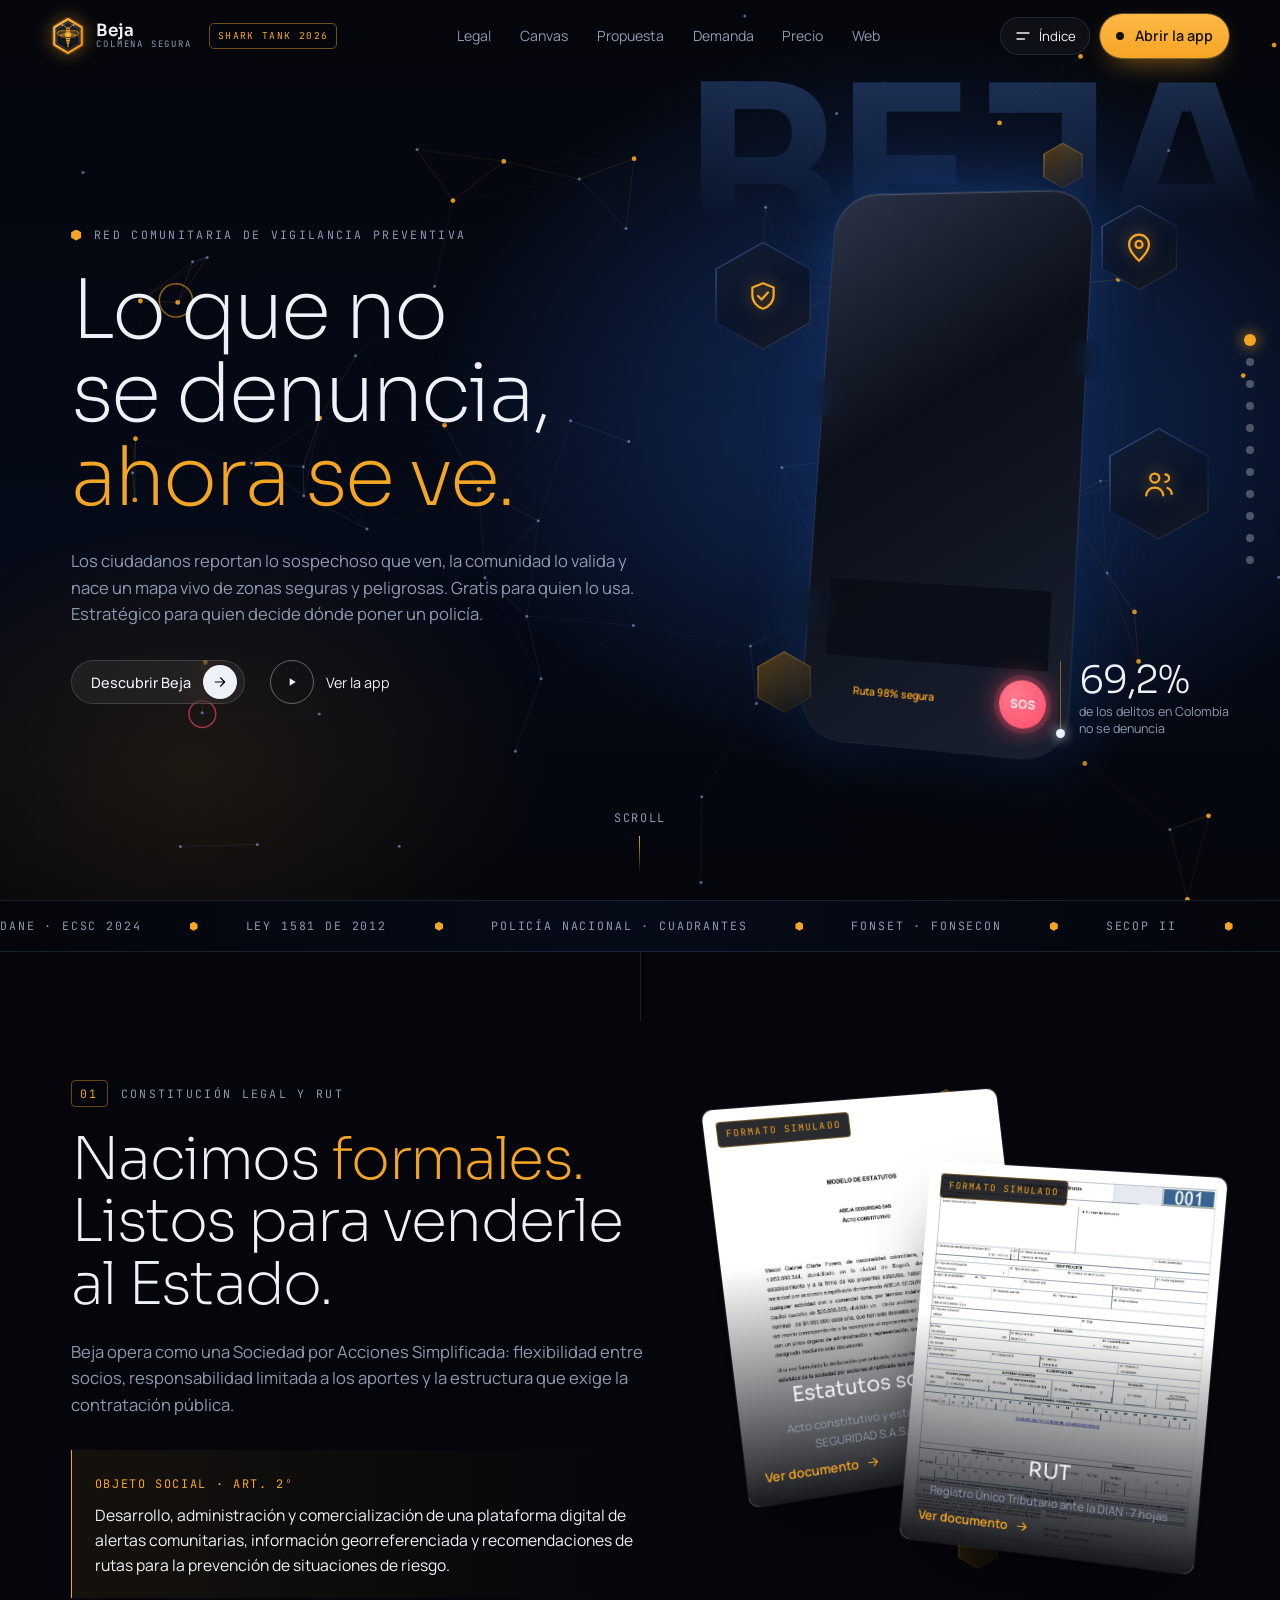
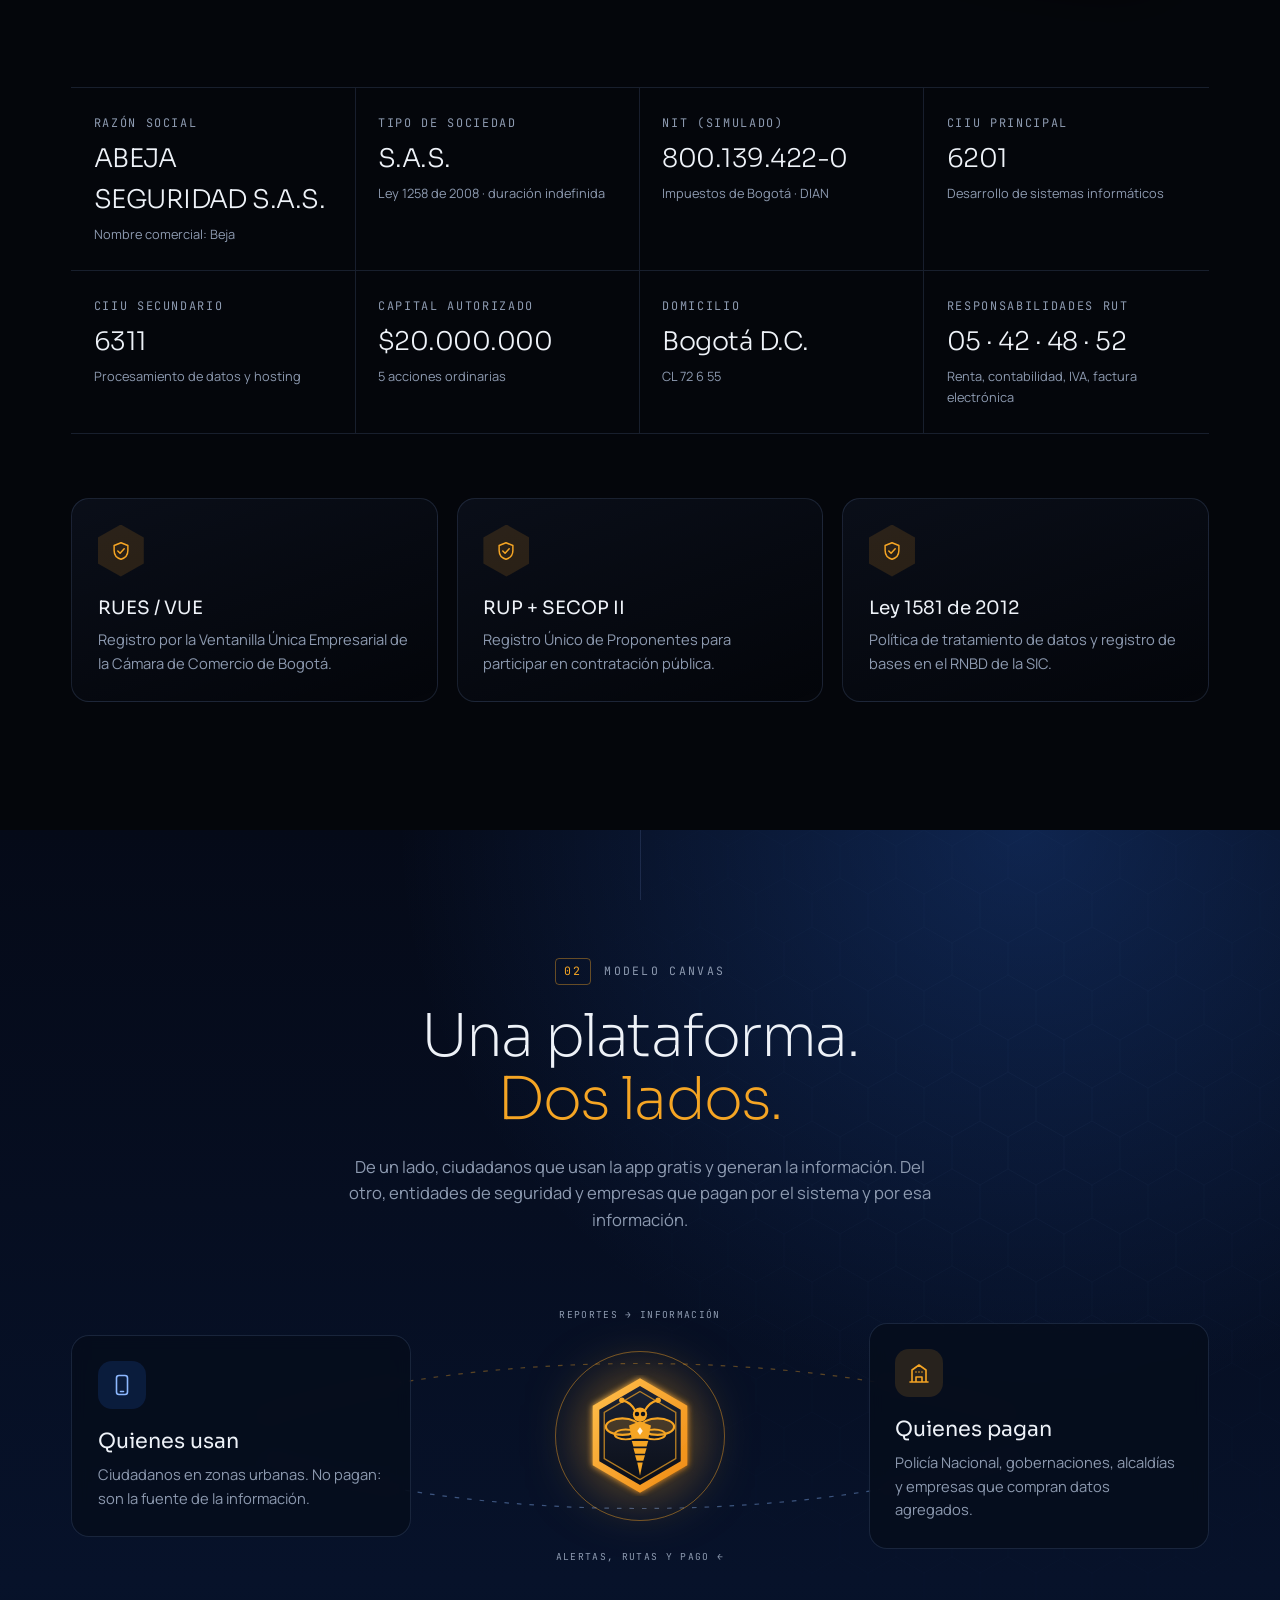
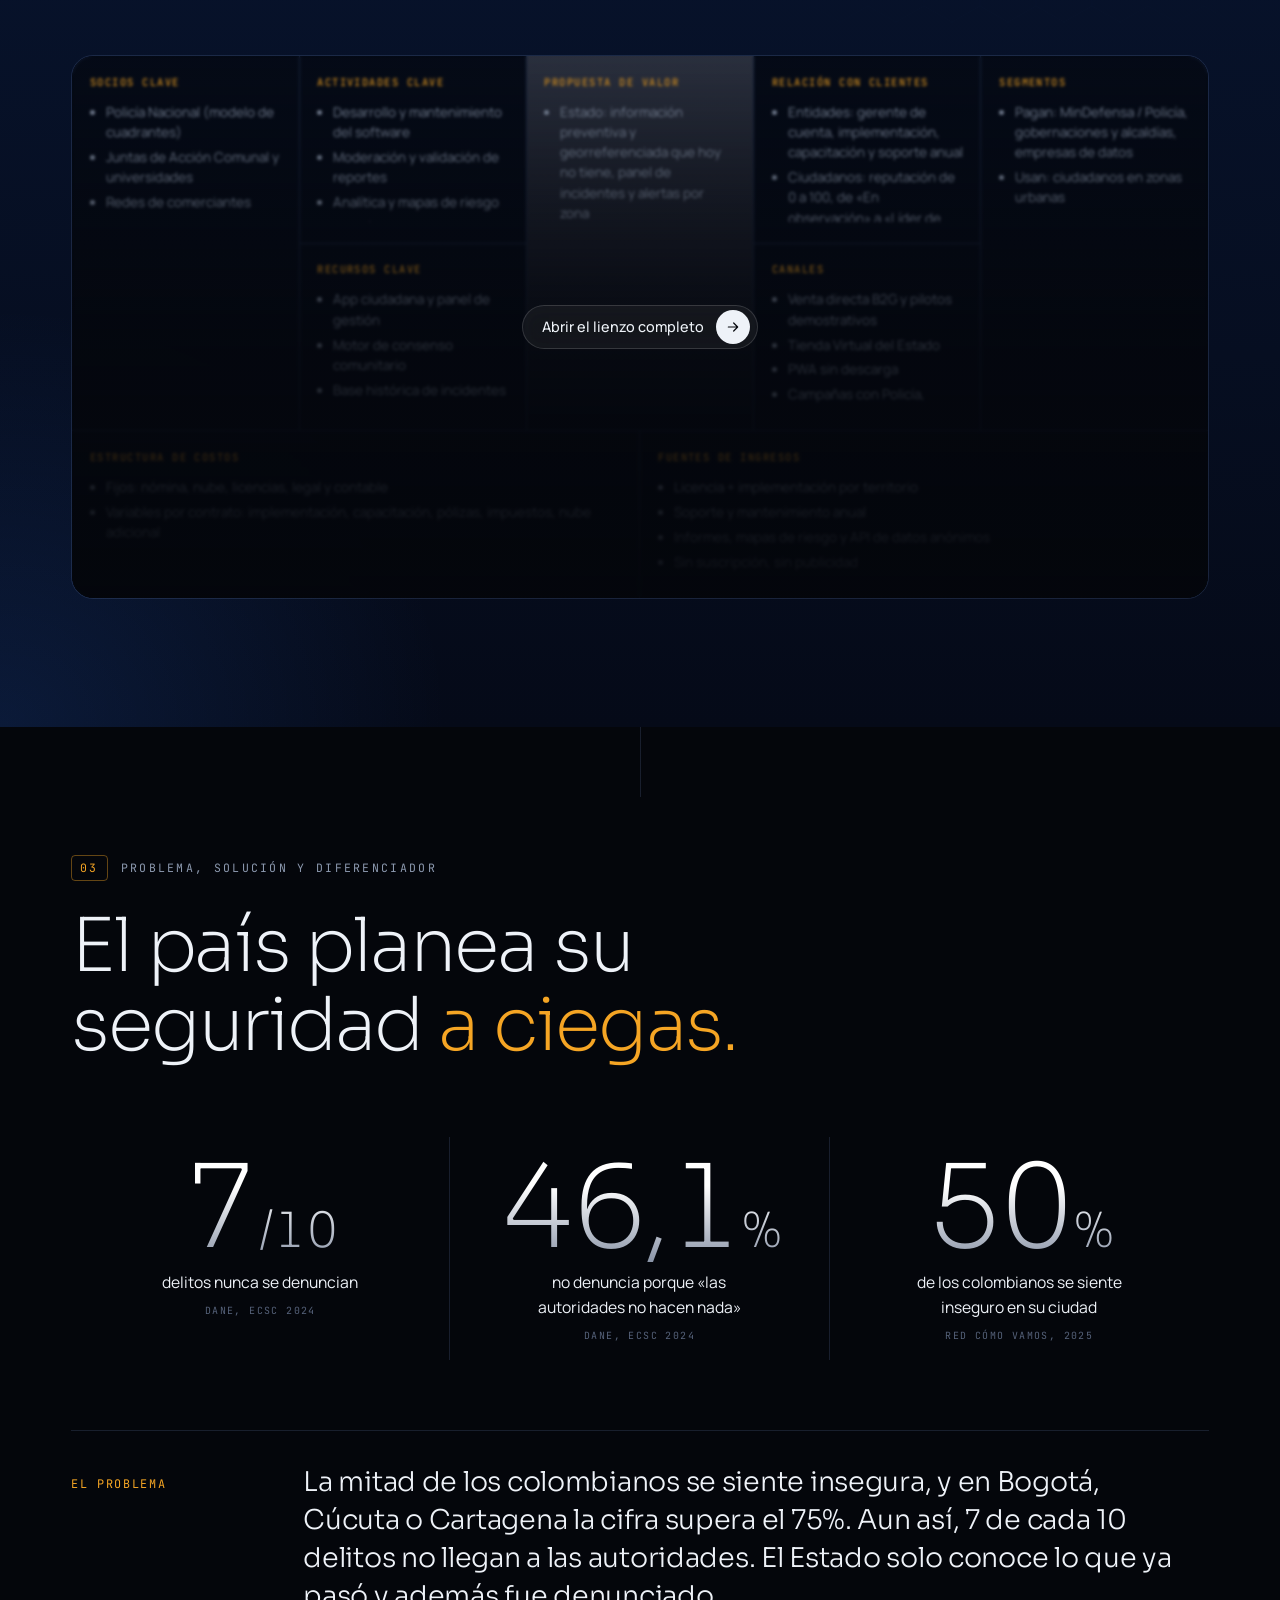
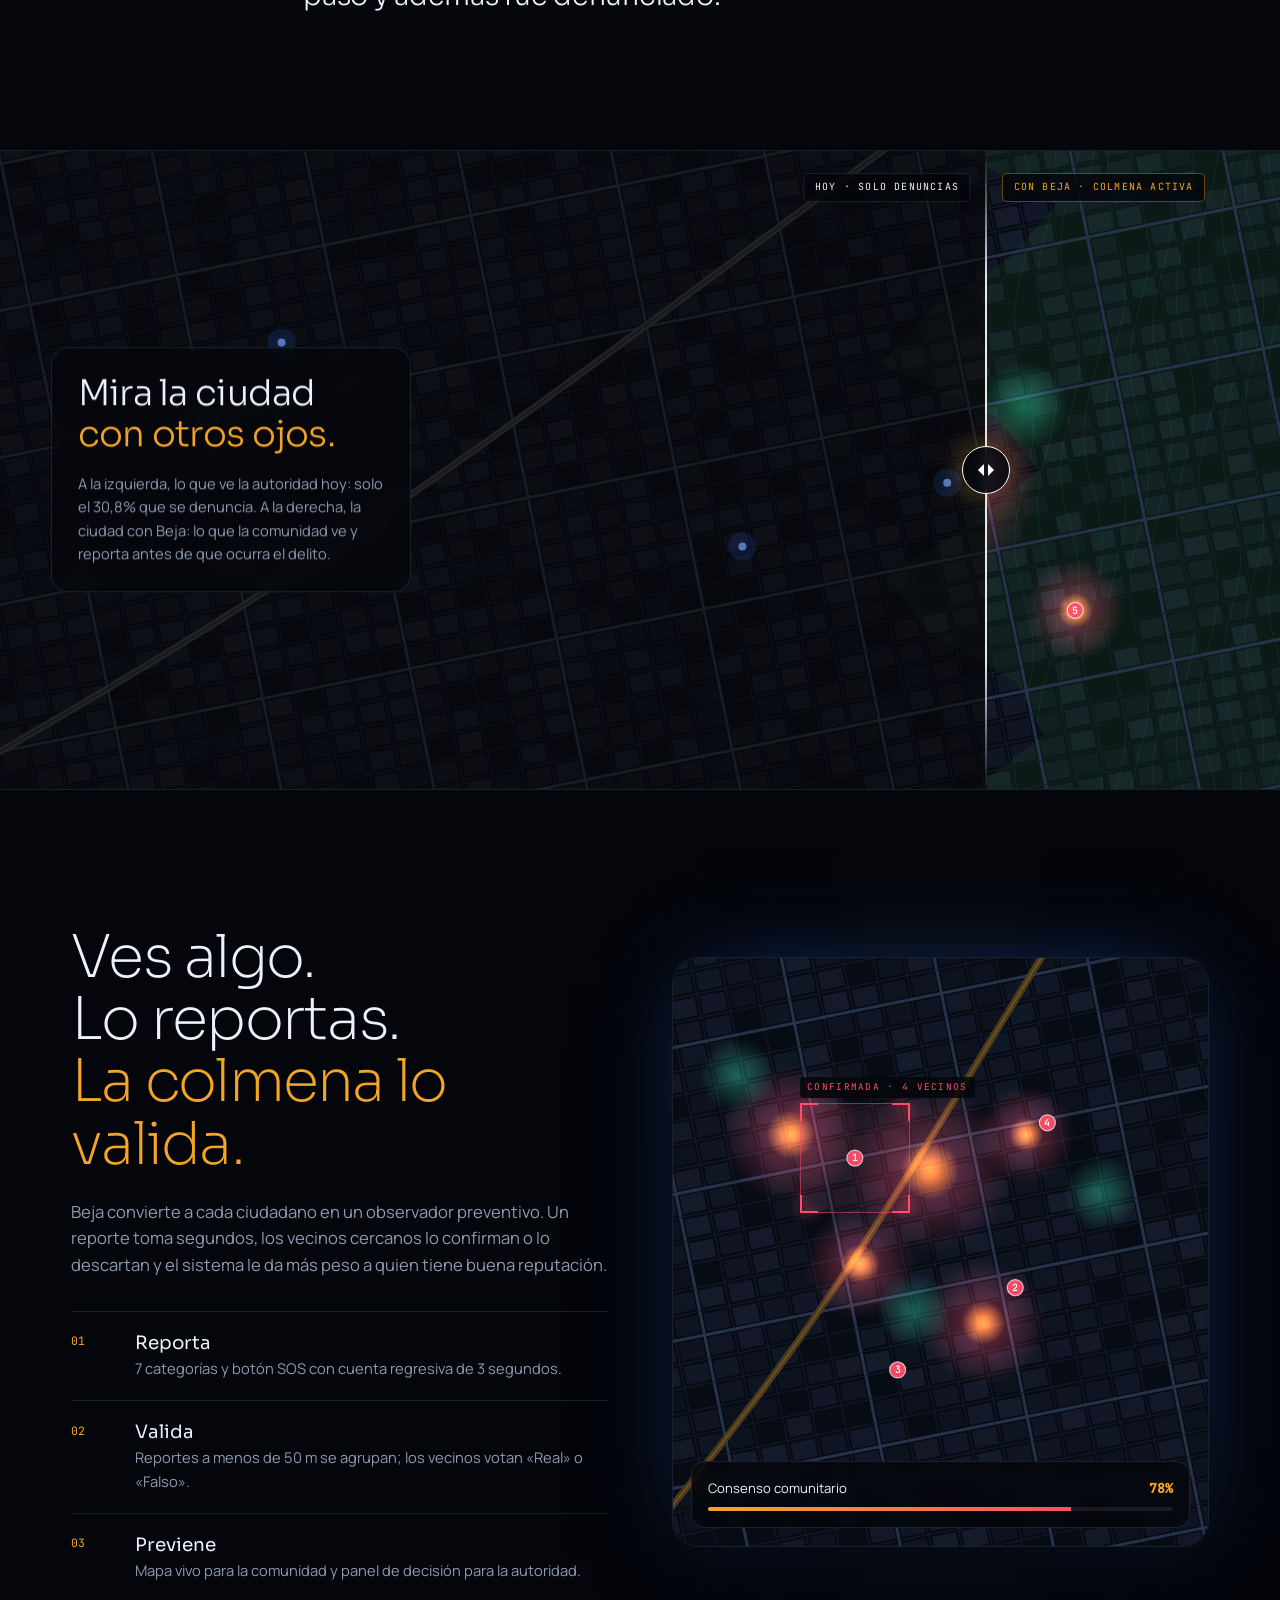
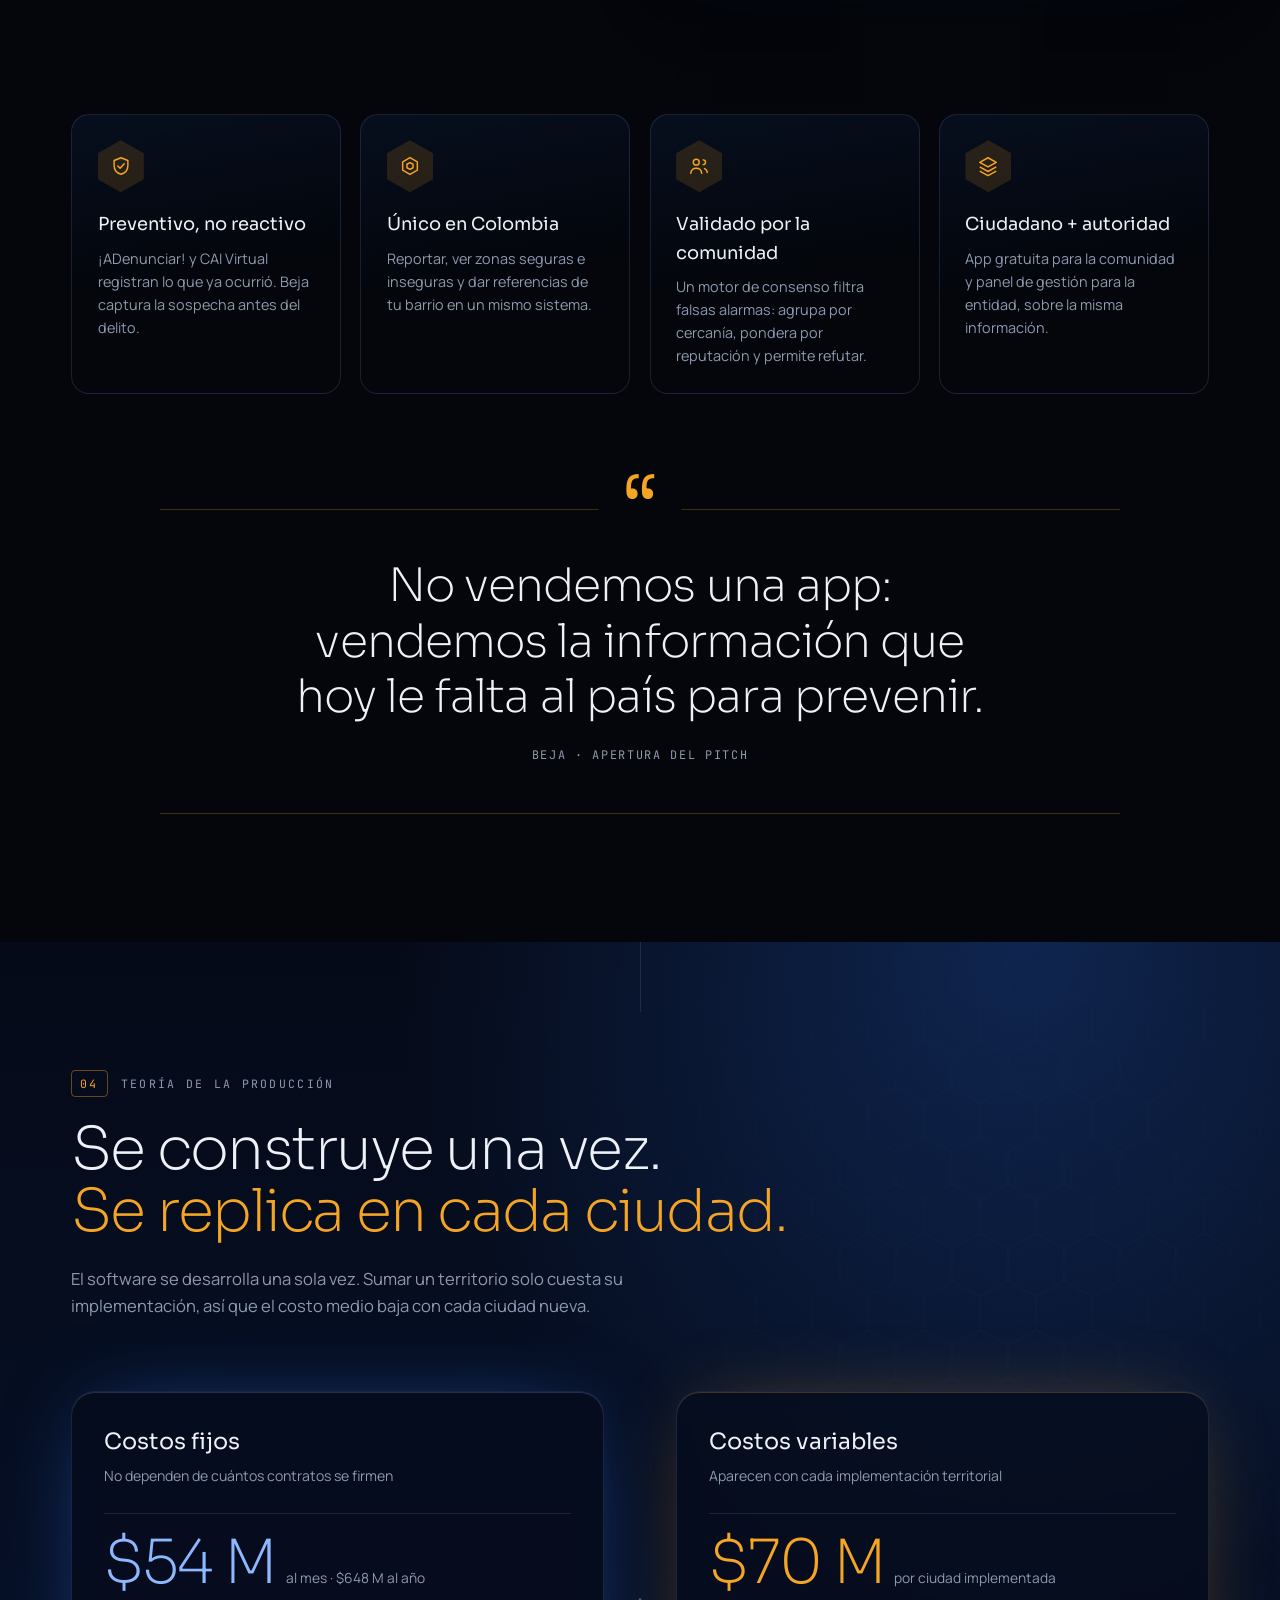
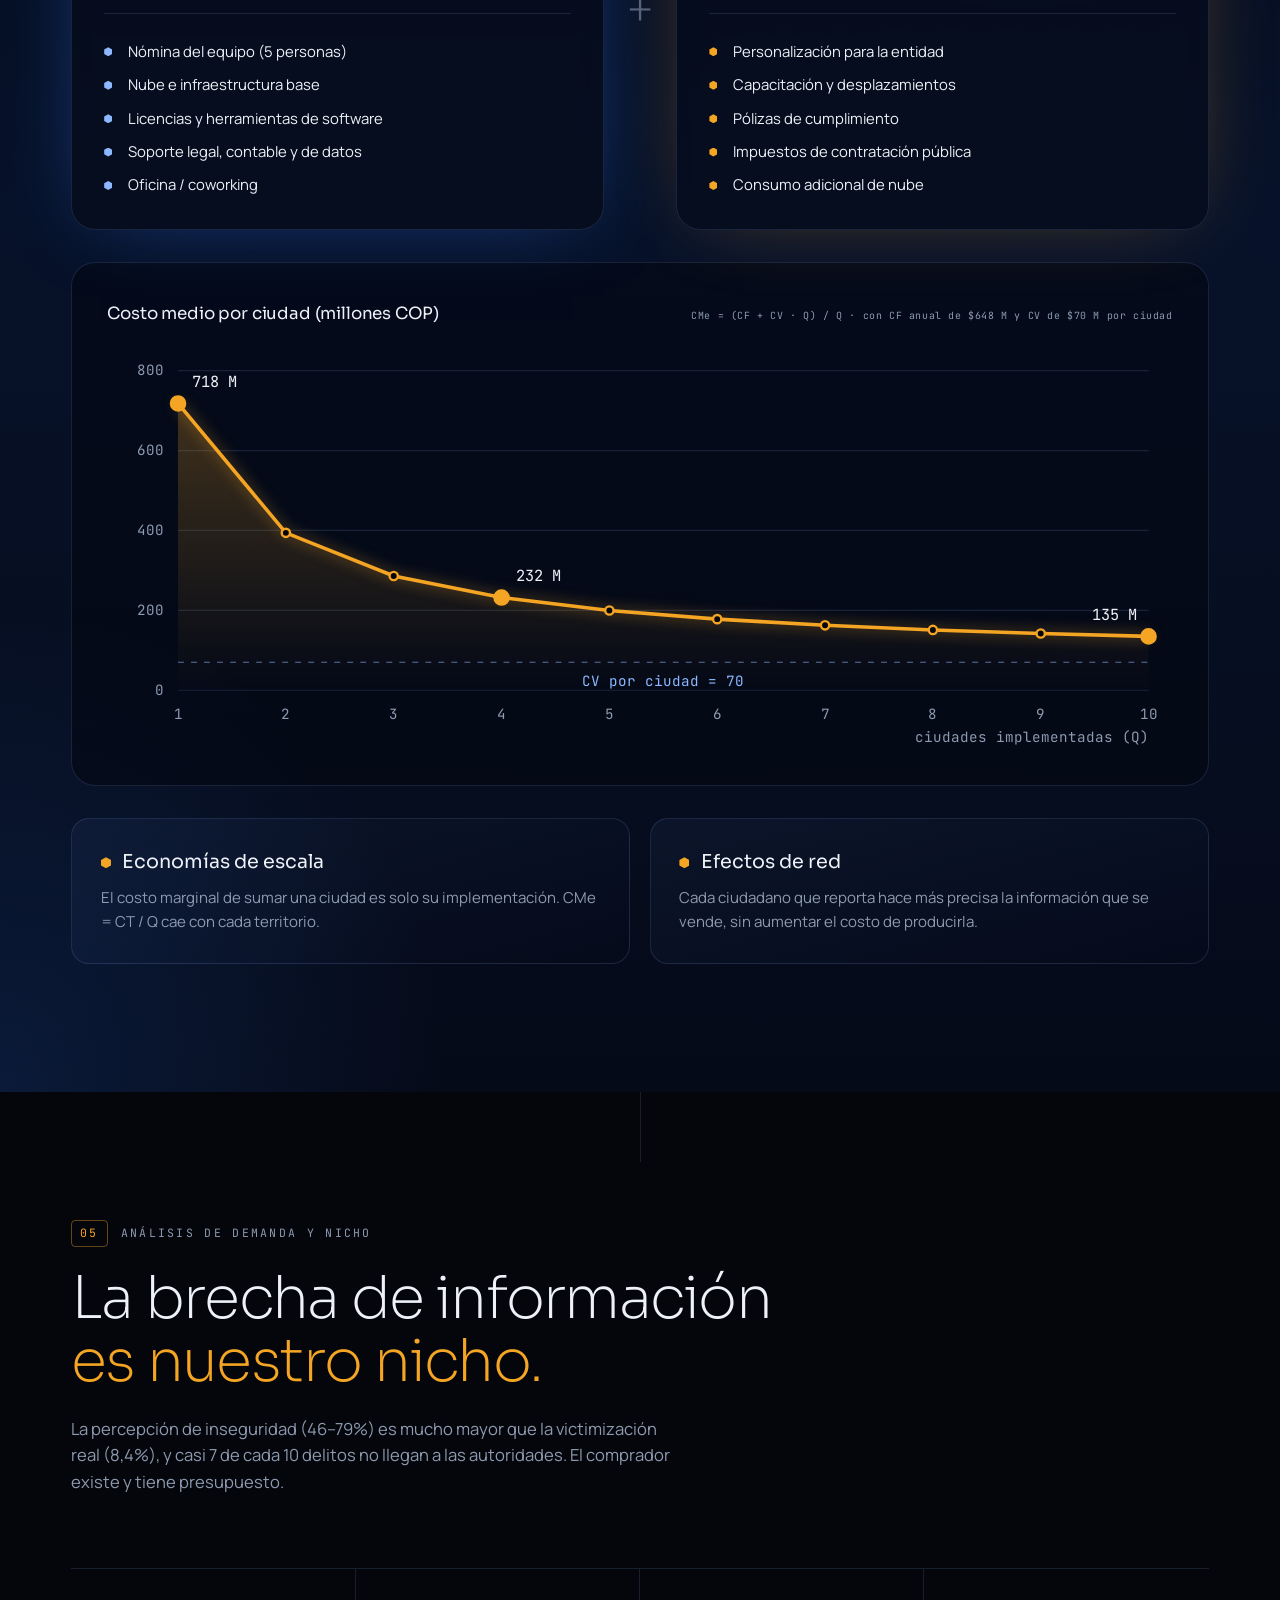
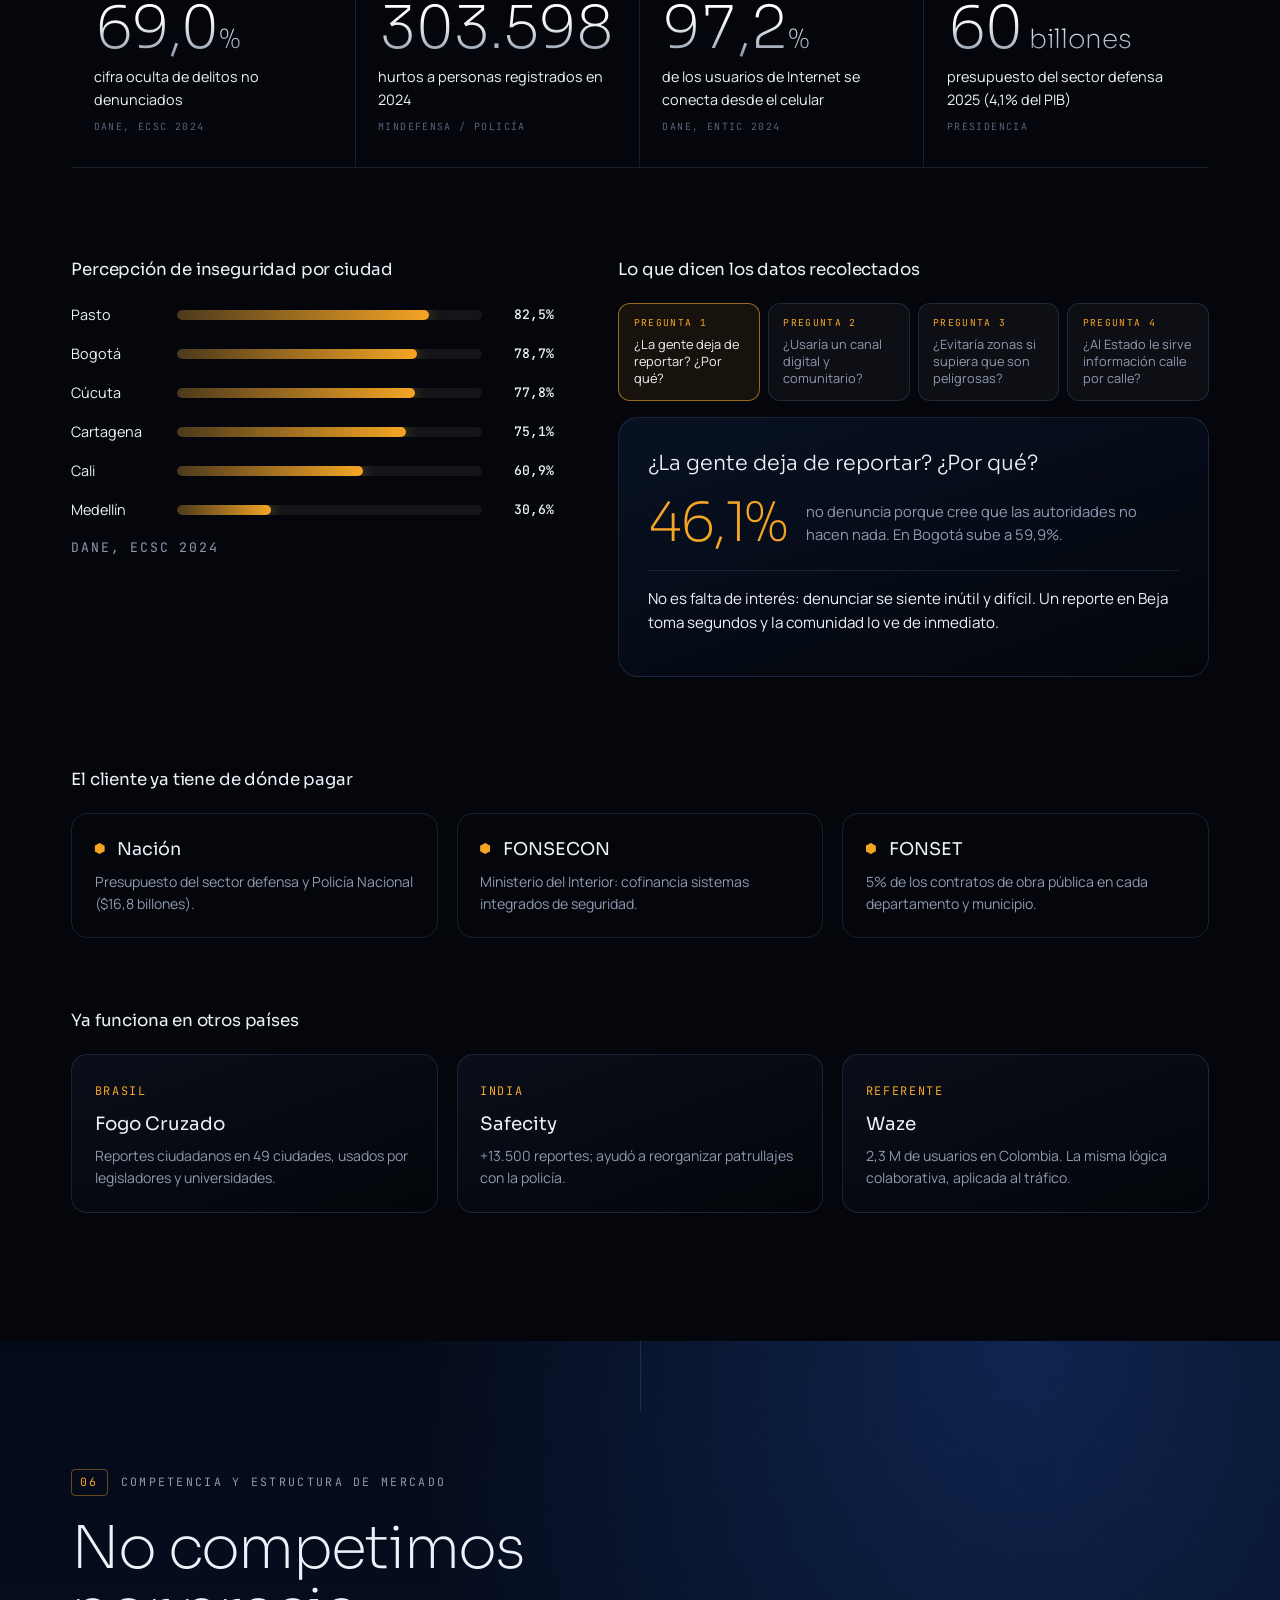
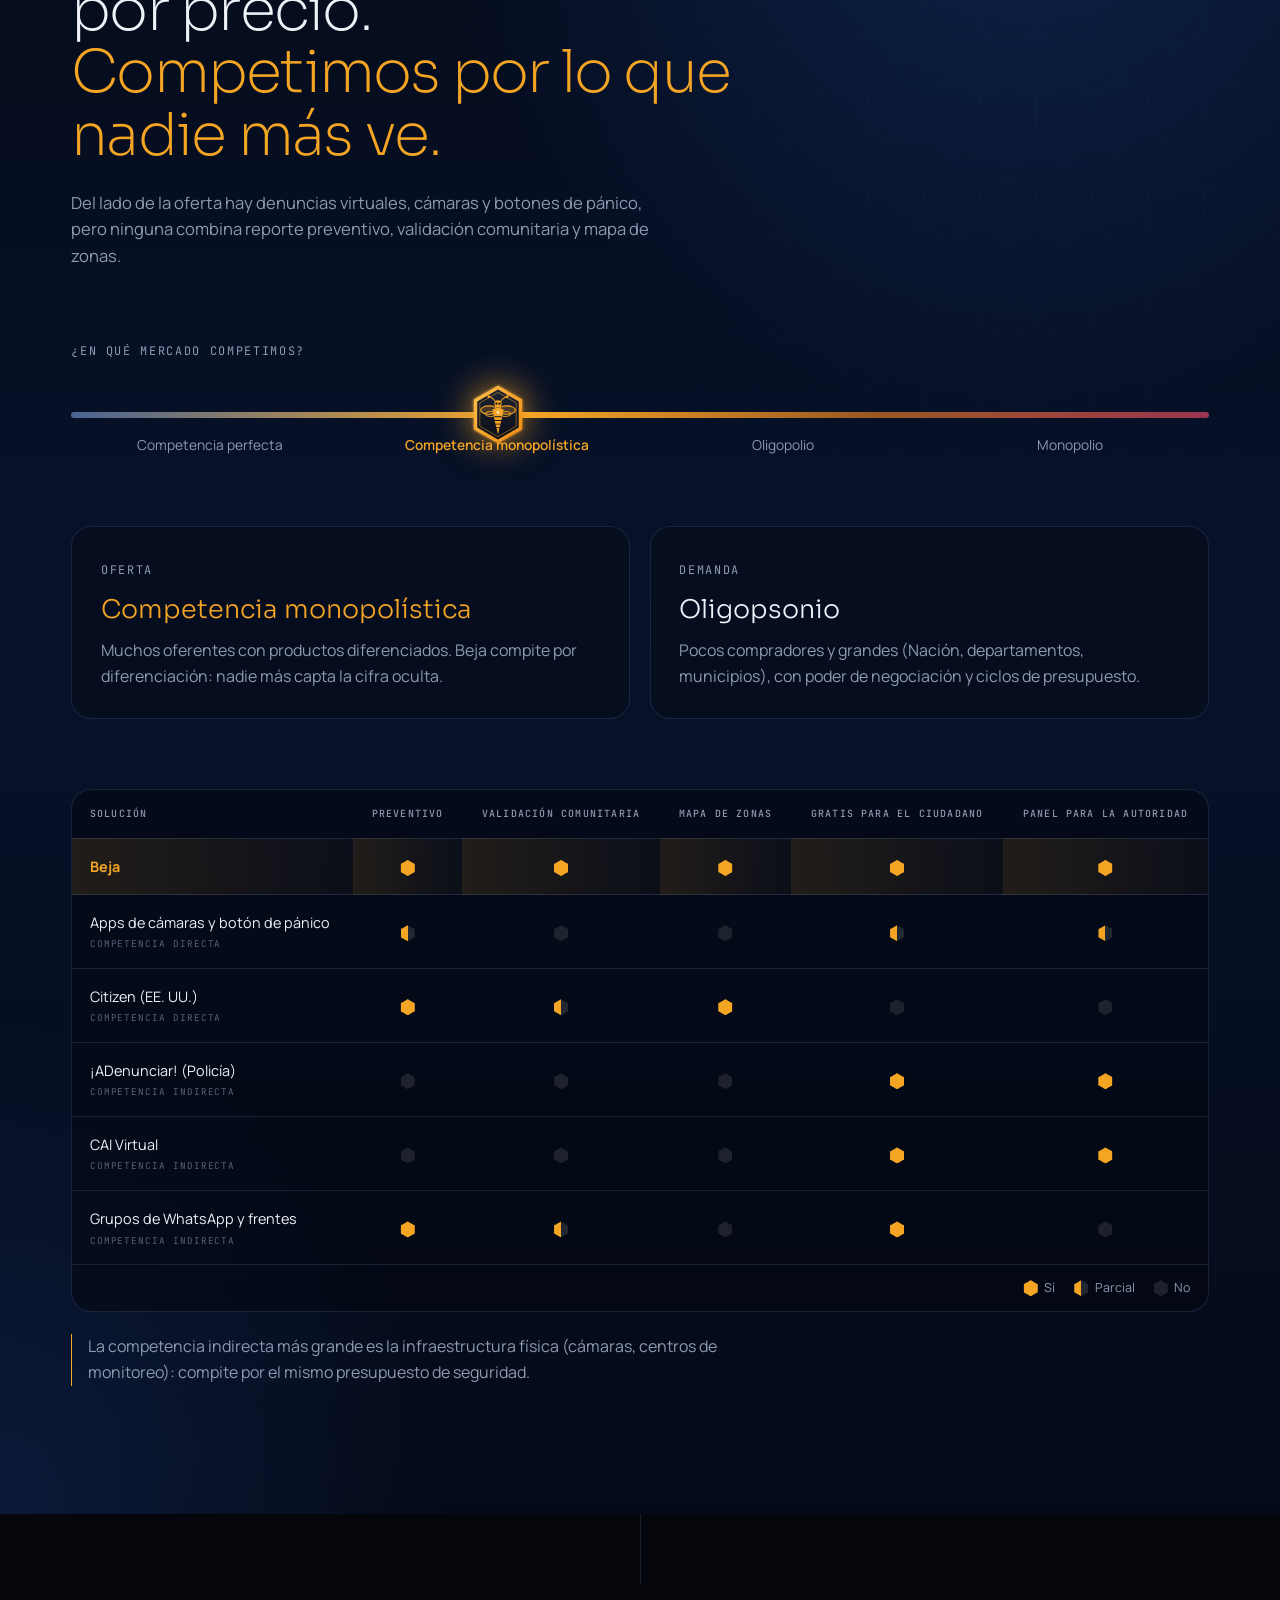
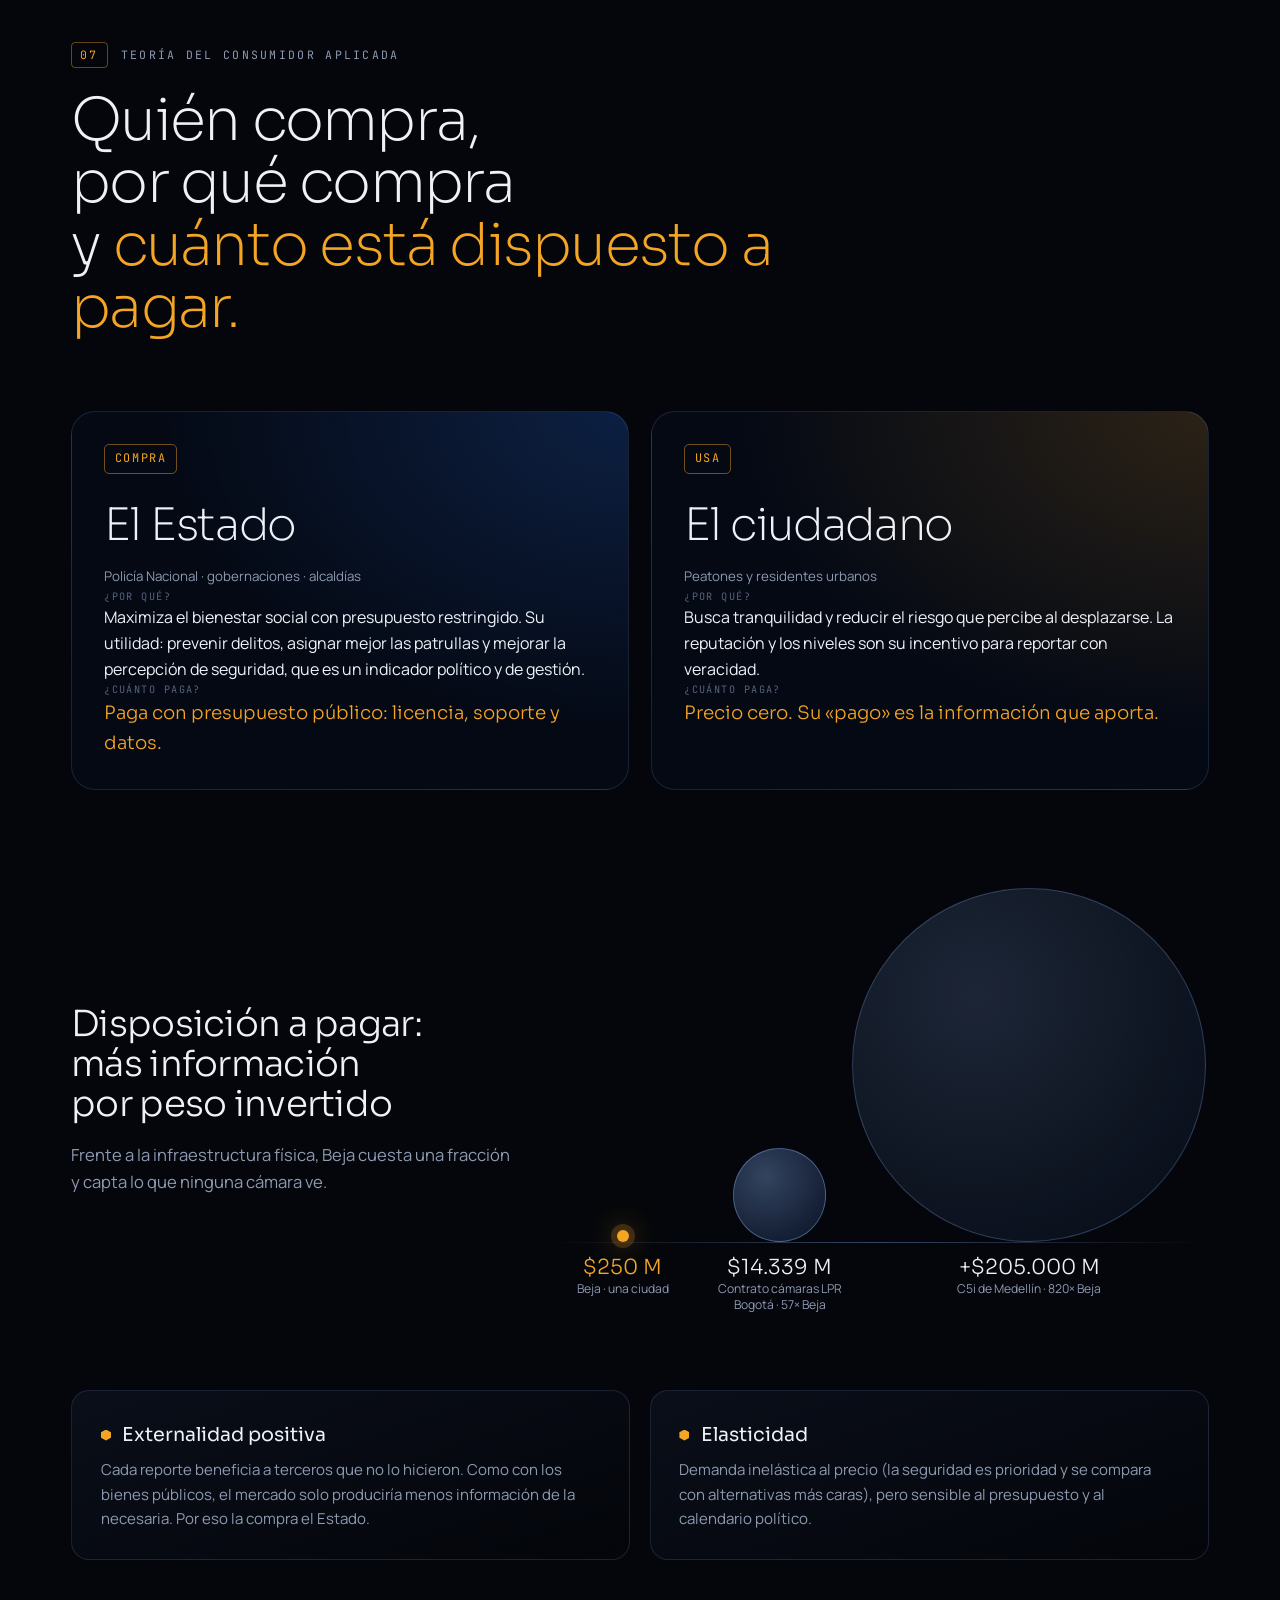
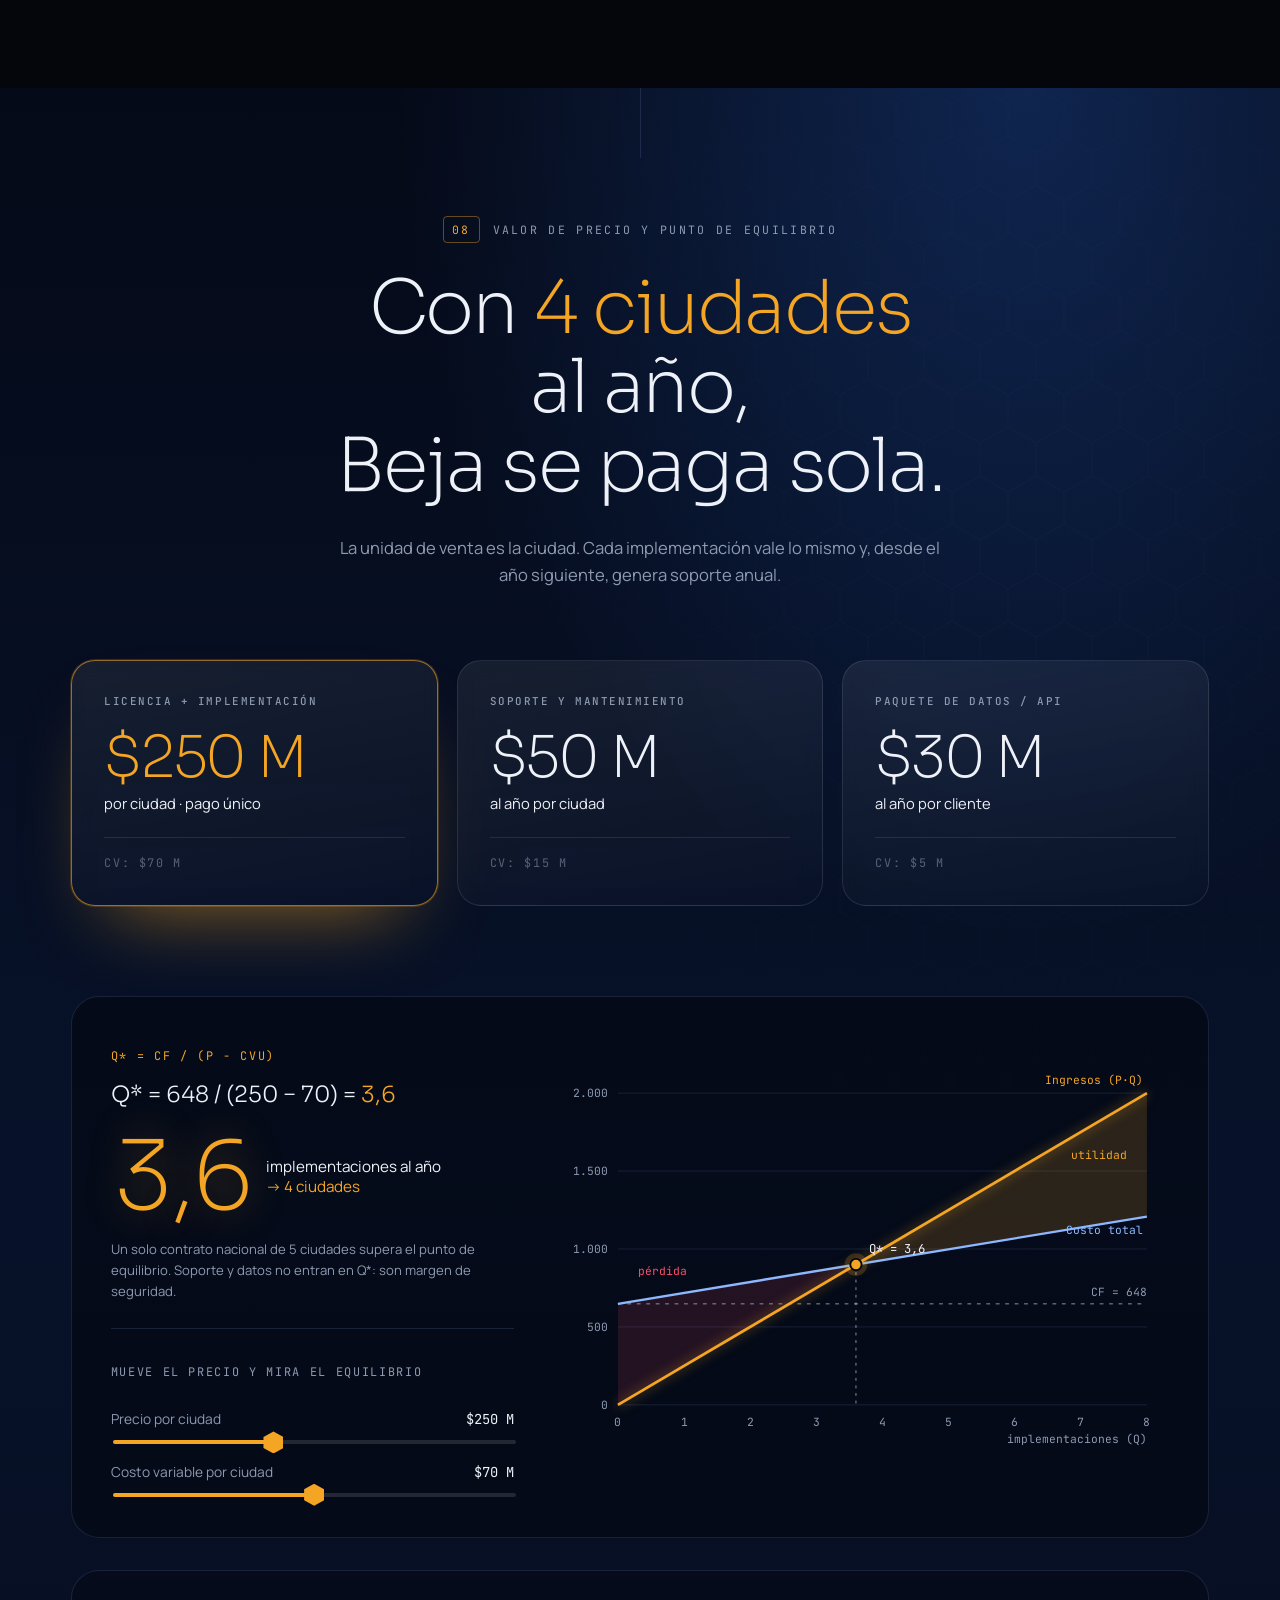
==== presentacion/index.html @ 4eb68e5d "Add files via upload" ====
<!doctype html>
<html lang="es">
<head>
<meta charset="utf-8">
<meta name="viewport" content="width=device-width, initial-scale=1, viewport-fit=cover">
<title>Beja Colmena Segura</title>
<meta name="description" content="Beja: red comunitaria de vigilancia preventiva. Presentación Shark Tank 2026.">
<meta name="theme-color" content="#04060b">
<link rel="icon" href="assets/img/logo-beja.svg">
<link rel="preconnect" href="https://fonts.googleapis.com">
<link rel="preconnect" href="https://fonts.gstatic.com" crossorigin>
<link rel="stylesheet" href="https://fonts.googleapis.com/css2?family=Sora:wght@200;300;400;600&family=Manrope:wght@400;500;600;700&family=JetBrains+Mono:wght@400;500&display=swap">
<link rel="stylesheet" href="assets/css/fonts.css">
<link rel="stylesheet" href="assets/css/styles.css">
<script>document.documentElement.classList.add("js")</script>
</head>
<body>

<!-- ===== ICONOS (sprite) ===== -->
<svg width="0" height="0" style="position:absolute" aria-hidden="true">
  <symbol id="i-arrow" viewBox="0 0 24 24"><path d="M5 12h14M13 6l6 6-6 6" fill="none" stroke="currentColor" stroke-width="1.8" stroke-linecap="round" stroke-linejoin="round"/></symbol>
  <symbol id="i-close" viewBox="0 0 24 24"><path d="M6 6l12 12M18 6 6 18" fill="none" stroke="currentColor" stroke-width="1.8" stroke-linecap="round"/></symbol>
  <symbol id="i-plus" viewBox="0 0 24 24"><path d="M12 5v14M5 12h14" fill="none" stroke="currentColor" stroke-width="1.8" stroke-linecap="round"/></symbol>
  <symbol id="i-minus" viewBox="0 0 24 24"><path d="M5 12h14" fill="none" stroke="currentColor" stroke-width="1.8" stroke-linecap="round"/></symbol>
  <symbol id="i-ext" viewBox="0 0 24 24"><path d="M14 4h6v6M20 4l-9 9M18 14v5a1 1 0 0 1-1 1H5a1 1 0 0 1-1-1V7a1 1 0 0 1 1-1h5" fill="none" stroke="currentColor" stroke-width="1.8" stroke-linecap="round" stroke-linejoin="round"/></symbol>
  <symbol id="i-doc" viewBox="0 0 24 24"><path d="M7 3h7l5 5v12a1 1 0 0 1-1 1H7a1 1 0 0 1-1-1V4a1 1 0 0 1 1-1Z M14 3v5h5 M9 13h6 M9 17h6" fill="none" stroke="currentColor" stroke-width="1.6" stroke-linejoin="round"/></symbol>
  <symbol id="i-shield" viewBox="0 0 24 24"><path d="M12 3 4.5 6v5.5c0 4.6 3.2 8.3 7.5 9.5 4.3-1.2 7.5-4.9 7.5-9.5V6Z M8.5 12l2.5 2.5 4.5-5" fill="none" stroke="currentColor" stroke-width="1.6" stroke-linejoin="round" stroke-linecap="round"/></symbol>
  <symbol id="i-hex" viewBox="0 0 24 24"><path d="M12 2.8 20 7.4v9.2l-8 4.6-8-4.6V7.4Z M12 8.2l3.3 1.9v3.8L12 15.8l-3.3-1.9v-3.8Z" fill="none" stroke="currentColor" stroke-width="1.6" stroke-linejoin="round"/></symbol>
  <symbol id="i-people" viewBox="0 0 24 24"><path d="M9 11a3.2 3.2 0 1 0 0-6.4A3.2 3.2 0 0 0 9 11Zm-6 9c.4-3.3 2.9-5.5 6-5.5s5.6 2.2 6 5.5M16.5 10.5a2.6 2.6 0 1 0 0-5.2M18 14.8c1.7.6 2.8 2.2 3 4.2" fill="none" stroke="currentColor" stroke-width="1.6" stroke-linecap="round"/></symbol>
  <symbol id="i-layers" viewBox="0 0 24 24"><path d="m12 3 9 5-9 5-9-5Z M3 13l9 5 9-5 M3 17.5l9 5 9-5" fill="none" stroke="currentColor" stroke-width="1.6" stroke-linejoin="round"/></symbol>
  <symbol id="i-pin" viewBox="0 0 24 24"><path d="M12 21s-7-6.2-7-11.5A7 7 0 0 1 19 9.5C19 14.8 12 21 12 21Z M12 12a2.5 2.5 0 1 0 0-5 2.5 2.5 0 0 0 0 5Z" fill="none" stroke="currentColor" stroke-width="1.6"/></symbol>
  <symbol id="i-alert" viewBox="0 0 24 24"><path d="M12 4 2.8 20h18.4Z M12 10v4.5 M12 17.2v.1" fill="none" stroke="currentColor" stroke-width="1.7" stroke-linecap="round" stroke-linejoin="round"/></symbol>
  <symbol id="i-building" viewBox="0 0 24 24"><path d="M3 21h18 M5 21V9l7-5 7 5v12 M9 21v-5h6v5 M9 11h.01 M12 11h.01 M15 11h.01" fill="none" stroke="currentColor" stroke-width="1.6" stroke-linecap="round" stroke-linejoin="round"/></symbol>
  <symbol id="i-phone" viewBox="0 0 24 24"><rect x="6.5" y="2.5" width="11" height="19" rx="2.5" fill="none" stroke="currentColor" stroke-width="1.6"/><path d="M10.5 18.5h3" stroke="currentColor" stroke-width="1.6" stroke-linecap="round"/></symbol>
  <symbol id="i-route" viewBox="0 0 24 24"><path d="M6 19a2 2 0 1 0 0-4 2 2 0 0 0 0 4Zm12-10a2 2 0 1 0 0-4 2 2 0 0 0 0 4ZM8 17h6.5a3.5 3.5 0 0 0 0-7h-5a3.5 3.5 0 0 1 0-7H16" fill="none" stroke="currentColor" stroke-width="1.6" stroke-linecap="round"/></symbol>
  <symbol id="i-chart" viewBox="0 0 24 24"><path d="M4 20V4 M4 20h16 M7 15l4-4 3 3 5-6" fill="none" stroke="currentColor" stroke-width="1.6" stroke-linecap="round" stroke-linejoin="round"/></symbol>
  <symbol id="i-play" viewBox="0 0 24 24"><path d="M8 5.5v13l10.5-6.5Z" fill="currentColor"/></symbol>
  <symbol id="i-menu" viewBox="0 0 24 24"><path d="M4 8h16M4 16h10" fill="none" stroke="currentColor" stroke-width="1.8" stroke-linecap="round"/></symbol>
  <symbol id="i-bee" viewBox="0 0 24 24"><path d="M12 7.2a2.2 2.2 0 1 0 0-4.4 2.2 2.2 0 0 0 0 4.4ZM9.2 8.5h5.6L14 12H10Zm1 4.4h3.6l-.6 2.2h-2.4Zm.8 3.2h2l-1 4.4Z M9.5 9c-3-2.6-6.8-1.7-6.8.3 0 2 3.6 2.8 6.6 1.2M14.5 9c3-2.6 6.8-1.7 6.8.3 0 2-3.6 2.8-6.6 1.2" fill="none" stroke="currentColor" stroke-width="1.3" stroke-linejoin="round"/></symbol>
</svg>

<div class="progress" aria-hidden="true"><span id="progressBar"></span></div>
<div class="cursor-glow" id="cursorGlow" aria-hidden="true"></div>

<!-- ===== NAVEGACIÓN ===== -->
<header class="nav" id="nav">
  <a class="nav-brand" href="#inicio" aria-label="Inicio">
    <img data-src="general.logo" alt="" width="34" height="37">
    <span class="nav-brand-txt"><b data-t="general.marca"></b><small data-t="general.submarca"></small></span>
    <span class="chip-tag" data-t="general.etiquetaEvento"></span>
  </a>
  <nav class="nav-links" aria-label="Secciones">
    <a href="#legal">Legal</a><a href="#canvas">Canvas</a><a href="#propuesta">Propuesta</a><a href="#demanda">Demanda</a><a href="#precio">Precio</a><a href="#web">Web</a>
  </nav>
  <div class="nav-actions">
    <button class="btn-icon" id="menuBtn" aria-label="Abrir índice"><svg><use href="#i-menu"/></svg><span>Índice</span></button>
    <a class="pill pill-honey" data-href="general.enlaceApp" target="_blank" rel="noopener"><span class="dot-live"></span><span data-t="general.textoBotonApp"></span></a>
  </div>
</header>

<!-- Índice a pantalla completa -->
<div class="index-overlay" id="indexOverlay" hidden>
  <button class="btn-close" data-close-index aria-label="Cerrar índice"><svg><use href="#i-close"/></svg></button>
  <p class="mono muted">Orden de la presentación</p>
  <ol class="index-list" id="indexList"></ol>
</div>

<!-- Puntos laterales -->
<nav class="side-dots" id="sideDots" aria-label="Progreso"></nav>

<main>

<!-- ================= PORTADA ================= -->
<section class="hero" id="inicio" data-label="Inicio">
  <canvas class="hero-net" id="heroNet" aria-hidden="true"></canvas>
  <div class="hero-glow" aria-hidden="true"></div>
  <div class="hero-ghost" aria-hidden="true" data-t="hero.tituloFondo"></div>

  <div class="wrap hero-grid">
    <div class="hero-copy">
      <p class="eyebrow"><span class="hex-dot"></span><span data-t="hero.eyebrow"></span></p>
      <h1 class="display" data-t="hero.titulo"></h1>
      <p class="lead" data-t="hero.bajada"></p>
      <div class="hero-cta">
        <a href="#legal" class="pill pill-glass"><span data-t="hero.botonPrincipal"></span><i class="pill-arrow"><svg><use href="#i-arrow"/></svg></i></a>
        <a class="link-arrow" data-href="general.enlaceApp" target="_blank" rel="noopener"><i class="play"><svg><use href="#i-play"/></svg></i><span data-t="hero.botonSecundario"></span></a>
      </div>
    </div>

    <div class="hero-stage" id="heroStage">
      <!-- teléfono flotante -->
      <div class="phone float-a" data-depth="18">
        <div class="phone-screen">
          <canvas class="city" data-city="hero" aria-hidden="true"></canvas>
          <div class="ui-top"><span class="ui-logo"><img data-src="general.logo" alt=""></span><span class="ui-chip ok">● Colmena activa</span></div>
          <div class="ui-radar"><span></span><span></span><span></span></div>
          <div class="ui-card">
            <span class="ui-card-ico"><svg><use href="#i-alert"/></svg></span>
            <div><b>Actividad sospechosa</b><small>Cra 7 · hace 2 min · 3 confirmaciones</small></div>
          </div>
          <div class="ui-bottom"><span class="ui-route"><svg><use href="#i-route"/></svg> Ruta 98% segura</span><span class="ui-sos">SOS</span></div>
        </div>
      </div>
      <!-- paneles hexagonales flotantes -->
      <div class="hex-tile t1 float-b" data-depth="36"><svg><use href="#i-shield"/></svg></div>
      <div class="hex-tile t2 float-c" data-depth="-28"><svg><use href="#i-pin"/></svg></div>
      <div class="hex-tile t3 float-a" data-depth="48"><svg><use href="#i-people"/></svg></div>
      <div class="hex-tile t4 ghost float-b" data-depth="-14"></div>
      <div class="hex-tile t5 ghost float-c" data-depth="22"></div>
      <!-- chips flotantes -->
      <div class="float-chips" id="heroChips"></div>
      <!-- línea HUD con dato -->
      <div class="hud-stat" data-depth="-10">
        <span class="hud-line"></span>
        <b data-t="hero.dato.valor"></b>
        <small data-t="hero.dato.texto"></small>
      </div>
    </div>
  </div>
  <a href="#legal" class="scroll-cue" aria-label="Bajar"><span class="mono">Scroll</span><i></i></a>
</section>

<!-- Cinta de fuentes -->
<div class="marquee" aria-hidden="true"><div class="marquee-track" id="marquee"></div></div>

<!-- ================= 1. LEGAL ================= -->
<section class="sec" id="legal" data-label="Constitución legal">
  <div class="wrap">
    <div class="split">
      <div class="sec-head rv">
        <p class="eyebrow"><span class="num">01</span><span data-t="legal.eyebrow"></span></p>
        <h2 class="h2" data-t="legal.titulo"></h2>
        <p class="lead" data-t="legal.bajada"></p>
        <blockquote class="objeto"><span class="mono">Objeto social · Art. 2º</span><p data-t="legal.objetoSocial"></p></blockquote>
      </div>
      <div class="doc-stack rv" id="docStack"></div>
    </div>

    <div class="spec-grid rv" data-list="legal.datos" data-tpl="tpl-spec"></div>

    <div class="req-row" data-list="legal.requisitos" data-tpl="tpl-req"></div>
  </div>
</section>

<!-- ================= 2. CANVAS ================= -->
<section class="sec sec-blue" id="canvas" data-label="Modelo Canvas">
  <div class="wrap">
    <div class="sec-head center rv">
      <p class="eyebrow"><span class="num">02</span><span data-t="canvas.eyebrow"></span></p>
      <h2 class="h2" data-t="canvas.titulo"></h2>
      <p class="lead" data-t="canvas.bajada"></p>
    </div>

    <div class="two-sided rv" id="twoSided">
      <svg class="flow" viewBox="0 0 1000 260" preserveAspectRatio="none" aria-hidden="true">
        <path id="flowTop" d="M170 110 C 350 40, 650 40, 830 110" fill="none"/>
        <path id="flowBot" d="M830 150 C 650 220, 350 220, 170 150" fill="none"/>
      </svg>
      <div class="side side-a">
        <span class="side-ico"><svg><use href="#i-phone"/></svg></span>
        <h3 data-t="canvas.ladoA.titulo"></h3><p data-t="canvas.ladoA.texto"></p>
      </div>
      <div class="side-core">
        <img data-src="general.logo" alt="Beja" class="core-logo">
        <span class="flow-lbl top mono">Reportes → información</span>
        <span class="flow-lbl bot mono">Alertas, rutas y pago ←</span>
      </div>
      <div class="side side-b">
        <span class="side-ico"><svg><use href="#i-building"/></svg></span>
        <h3 data-t="canvas.ladoB.titulo"></h3><p data-t="canvas.ladoB.texto"></p>
      </div>
    </div>

    <div class="bmc-preview rv" id="bmcPreview">
      <div class="bmc-grid mini" data-list="canvas.bloques" data-tpl="tpl-bmc-mini"></div>
      <div class="bmc-veil">
        <button class="pill pill-glass" id="openCanvas"><span data-t="canvas.textoBoton"></span><i class="pill-arrow"><svg><use href="#i-arrow"/></svg></i></button>
      </div>
    </div>
  </div>
</section>

<!-- ================= 3. PROPUESTA ================= -->
<section class="sec" id="propuesta" data-label="Propuesta">
  <div class="wrap">
    <div class="sec-head rv">
      <p class="eyebrow"><span class="num">03</span><span data-t="propuesta.eyebrow"></span></p>
      <h2 class="h2 xl" data-t="propuesta.titulo"></h2>
    </div>
    <div class="stat-trio rv" data-list="propuesta.stats" data-tpl="tpl-bigstat"></div>
    <div class="problem rv">
      <p class="mono honey" data-t="propuesta.problema.titulo"></p>
      <p class="problem-txt" data-t="propuesta.problema.texto"></p>
    </div>
  </div>

  <!-- Comparador tipo "antes / después" -->
  <div class="compare rv" id="compare">
    <canvas class="city" data-city="after" aria-hidden="true"></canvas>
    <div class="compare-before" id="compareBefore"><canvas class="city" data-city="before" aria-hidden="true"></canvas></div>
    <div class="compare-copy">
      <h3 class="h3" data-t="propuesta.comparador.titulo"></h3>
      <p data-t="propuesta.comparador.texto"></p>
    </div>
    <span class="compare-tag l" data-t="propuesta.comparador.etiquetaIzq"></span>
    <span class="compare-tag r" data-t="propuesta.comparador.etiquetaDer"></span>
    <div class="compare-handle" id="compareHandle" role="slider" tabindex="0" aria-label="Comparar mapas" aria-valuemin="0" aria-valuemax="100" aria-valuenow="50"><i></i></div>
  </div>

  <div class="wrap">
    <div class="solution">
      <div class="solution-copy rv">
        <h3 class="h2" data-t="propuesta.solucion.titulo"></h3>
        <p class="lead" data-t="propuesta.solucion.texto"></p>
        <ol class="steps" data-list="propuesta.solucion.pasos" data-tpl="tpl-step"></ol>
      </div>
      <div class="track-card rv" data-tilt>
        <canvas class="city" data-city="track" aria-hidden="true"></canvas>
        <div class="reticle" id="reticle"><i></i><i></i><i></i><i></i>
          <span class="reticle-lbl mono" id="reticleLbl">Validando…</span>
        </div>
        <div class="vote-bar"><span>Consenso comunitario</span><b id="voteVal">0%</b><i><em id="voteFill"></em></i></div>
      </div>
    </div>

    <div class="dif-grid" data-list="propuesta.diferenciadores" data-tpl="tpl-dif"></div>

    <figure class="quote rv">
      <span class="quote-mark">“</span>
      <blockquote data-t="propuesta.cita"></blockquote>
      <figcaption class="mono" data-t="propuesta.citaAutor"></figcaption>
    </figure>
  </div>
</section>

<!-- ================= 4. PRODUCCIÓN ================= -->
<section class="sec sec-blue" id="produccion" data-label="Teoría de producción">
  <div class="wrap">
    <div class="sec-head rv">
      <p class="eyebrow"><span class="num">04</span><span data-t="produccion.eyebrow"></span></p>
      <h2 class="h2" data-t="produccion.titulo"></h2>
      <p class="lead" data-t="produccion.bajada"></p>
    </div>
    <div class="cost-duo">
      <article class="cost-card fixed rv" data-tilt>
        <header><h3 data-t="produccion.fijos.titulo"></h3><p data-t="produccion.fijos.subtitulo"></p></header>
        <div class="cost-total"><b data-t="produccion.fijos.total"></b><span data-t="produccion.fijos.unidad"></span></div>
        <ul class="ticks" data-flist-root="produccion.fijos.items"></ul>
      </article>
      <div class="cost-plus rv" aria-hidden="true">+</div>
      <article class="cost-card var rv" data-tilt>
        <header><h3 data-t="produccion.variables.titulo"></h3><p data-t="produccion.variables.subtitulo"></p></header>
        <div class="cost-total"><b data-t="produccion.variables.total"></b><span data-t="produccion.variables.unidad"></span></div>
        <ul class="ticks" data-flist-root="produccion.variables.items"></ul>
      </article>
    </div>

    <div class="chart-card rv">
      <div class="chart-head"><h3 class="h4" data-t="produccion.grafica.titulo"></h3><p class="mono muted" data-t="produccion.grafica.nota"></p></div>
      <div class="chart-scroll"><svg id="cmeChart" class="chart" viewBox="0 0 900 340" role="img" aria-label="Costo medio por ciudad"></svg></div>
    </div>

    <div class="concept-row" data-list="produccion.conceptos" data-tpl="tpl-concept"></div>
  </div>
</section>

<!-- ================= 5. DEMANDA ================= -->
<section class="sec" id="demanda" data-label="Demanda y nicho">
  <div class="wrap">
    <div class="sec-head rv">
      <p class="eyebrow"><span class="num">05</span><span data-t="demanda.eyebrow"></span></p>
      <h2 class="h2" data-t="demanda.titulo"></h2>
      <p class="lead" data-t="demanda.bajada"></p>
    </div>
    <div class="counter-row rv" data-list="demanda.contadores" data-tpl="tpl-counter"></div>

    <div class="demand-split">
      <div class="city-bars rv">
        <h3 class="h4" data-t="demanda.ciudadesTitulo"></h3>
        <div class="bars" data-list="demanda.ciudades" data-tpl="tpl-bar"></div>
        <p class="mono muted small" data-t="demanda.ciudadesFuente"></p>
      </div>
      <div class="qa rv">
        <h3 class="h4" data-t="demanda.preguntasTitulo"></h3>
        <div class="qa-tabs" id="qaTabs" role="tablist"></div>
        <div class="qa-panel" id="qaPanel" role="tabpanel"></div>
      </div>
    </div>

    <div class="fund rv">
      <h3 class="h4" data-t="demanda.financiacionTitulo"></h3>
      <div class="fund-row" data-list="demanda.financiacion" data-tpl="tpl-fund"></div>
    </div>

    <div class="refs rv">
      <h3 class="h4" data-t="demanda.referentesTitulo"></h3>
      <div class="refs-row" data-list="demanda.referentes" data-tpl="tpl-ref"></div>
    </div>
  </div>
</section>

<!-- ================= 6. COMPETENCIA ================= -->
<section class="sec sec-blue" id="competencia" data-label="Competencia">
  <div class="wrap">
    <div class="sec-head rv">
      <p class="eyebrow"><span class="num">06</span><span data-t="competencia.eyebrow"></span></p>
      <h2 class="h2" data-t="competencia.titulo"></h2>
      <p class="lead" data-t="competencia.bajada"></p>
    </div>

    <div class="spectrum rv" id="spectrum">
      <p class="mono muted" data-t="competencia.espectroTitulo"></p>
      <div class="spectrum-bar"><span class="spectrum-marker" id="specMarker"><img data-src="general.logo" alt=""></span></div>
      <div class="spectrum-stops" id="specStops"></div>
    </div>

    <div class="struct-row" data-list="competencia.estructuras" data-tpl="tpl-struct"></div>

    <div class="table-wrap rv">
      <table class="comp-table" id="compTable"></table>
    </div>
    <p class="note rv" data-t="competencia.indirectaNota"></p>
  </div>
</section>

<!-- ================= 7. CONSUMIDOR ================= -->
<section class="sec" id="consumidor" data-label="Teoría del consumidor">
  <div class="wrap">
    <div class="sec-head rv">
      <p class="eyebrow"><span class="num">07</span><span data-t="consumidor.eyebrow"></span></p>
      <h2 class="h2" data-t="consumidor.titulo"></h2>
    </div>
    <div class="persona-row" data-list="consumidor.perfiles" data-tpl="tpl-persona"></div>

    <div class="dap rv">
      <div class="dap-copy">
        <h3 class="h3" data-t="consumidor.dapTitulo"></h3>
        <p class="lead" data-t="consumidor.dapTexto"></p>
      </div>
      <div class="dap-bubbles" id="dapBubbles"></div>
    </div>

    <div class="concept-row">
      <article class="concept rv"><h3 data-t="consumidor.externalidad.titulo"></h3><p data-t="consumidor.externalidad.texto"></p></article>
      <article class="concept rv"><h3 data-t="consumidor.elasticidad.titulo"></h3><p data-t="consumidor.elasticidad.texto"></p></article>
    </div>
  </div>
</section>

<!-- ================= 8. PRECIO ================= -->
<section class="sec sec-blue" id="precio" data-label="Precio y equilibrio">
  <div class="wrap">
    <div class="sec-head center rv">
      <p class="eyebrow"><span class="num">08</span><span data-t="precio.eyebrow"></span></p>
      <h2 class="h2 xl" data-t="precio.titulo"></h2>
      <p class="lead" data-t="precio.bajada"></p>
    </div>

    <div class="plan-row" data-list="precio.planes" data-tpl="tpl-plan"></div>

    <div class="be rv">
      <div class="be-side">
        <p class="mono honey" data-t="precio.formulaTexto"></p>
        <div class="be-formula" id="beFormula"></div>
        <div class="be-result"><b id="beQ">3,6</b><span>implementaciones al año<br><em id="beQr">→ 4 ciudades</em></span></div>
        <p class="small muted" data-t="precio.lectura"></p>
        <div class="be-sliders">
          <p class="mono muted" data-t="precio.simuladorTitulo"></p>
          <label for="slP">Precio por ciudad <output id="oP"></output></label>
          <input type="range" id="slP" min="120" max="450" step="10">
          <label for="slV">Costo variable por ciudad <output id="oV"></output></label>
          <input type="range" id="slV" min="30" max="110" step="5">
        </div>
      </div>
      <div class="be-chart"><svg id="beChart" class="chart" viewBox="0 0 640 400" role="img" aria-label="Gráfica de punto de equilibrio"></svg></div>
    </div>

    <div class="flow-card rv">
      <h3 class="h4" data-t="precio.flujoTitulo"></h3>
      <div class="cash" id="cash"></div>
      <p class="honey" data-t="precio.capitalSemilla"></p>
      <p class="mono muted small" data-t="precio.nota"></p>
    </div>
  </div>
</section>

<!-- ================= 9. BROCHURES ================= -->
<section class="sec" id="brochures" data-label="Brochures">
  <div class="wrap">
    <div class="sec-head rv">
      <p class="eyebrow"><span class="num">09</span><span data-t="brochures.eyebrow"></span></p>
      <h2 class="h2" data-t="brochures.titulo"></h2>
      <p class="lead" data-t="brochures.bajada"></p>
    </div>
    <div class="bro-row" id="broRow"></div>
    <div class="mv rv">
      <div><p class="mono honey">Misión</p><p class="mv-txt" data-t="brochures.mision"></p></div>
      <div><p class="mono honey">Visión</p><p class="mv-txt" data-t="brochures.vision"></p></div>
    </div>
  </div>
</section>

<!-- ================= 10. WEB ================= -->
<section class="sec sec-blue" id="web" data-label="Página web">
  <div class="wrap">
    <div class="sec-head center rv">
      <p class="eyebrow"><span class="num">10</span><span data-t="web.eyebrow"></span></p>
      <h2 class="h2 xl" data-t="web.titulo"></h2>
      <p class="lead" data-t="web.bajada"></p>
    </div>

    <div class="devices rv">
      <div class="laptop float-c">
        <div class="laptop-screen"><img data-src="web.capturaApp" alt="Captura de la app Beja con mapa de calor de Bogotá"></div>
        <div class="laptop-base"></div>
      </div>
      <div class="phone sm float-a">
        <div class="phone-screen">
          <canvas class="city" data-city="phone2" aria-hidden="true"></canvas>
          <div class="ui-top"><span class="ui-logo"><img data-src="general.logo" alt=""></span><span class="ui-chip">GPS 4.60, -74.07</span></div>
          <div class="report-sheet">
            <b>¿Qué estás viendo?</b>
            <div class="cats"><span>Aviso</span><span>Riña</span><span>Robo</span><span>Médica</span><span class="on">Sospechosa</span><span>Accidente</span><span>Vandalismo</span></div>
          </div>
          <div class="ui-bottom"><span class="ui-route"><svg><use href="#i-pin"/></svg> 220 m · riesgo activo</span><span class="ui-sos">SOS</span></div>
        </div>
      </div>
      <div class="dev-chip c1 float-b"><span class="d amber"></span>Alerta en verificación</div>
      <div class="dev-chip c2 float-c"><span class="d blue"></span>Patrulla despachada · ETA 4 min</div>
    </div>

    <div class="feat-duo">
      <article class="feat rv"><h3><svg><use href="#i-phone"/></svg><span data-t="web.appCiudadana.titulo"></span></h3><ul class="ticks" data-flist-root="web.appCiudadana.items"></ul></article>
      <article class="feat rv"><h3><svg><use href="#i-chart"/></svg><span data-t="web.panel.titulo"></span></h3><ul class="ticks" data-flist-root="web.panel.items"></ul></article>
    </div>

    <div class="cycle rv">
      <h3 class="h4" data-t="web.cicloTitulo"></h3>
      <div class="cycle-row" id="cycleRow"></div>
    </div>

    <div class="demo rv">
      <h3 class="h4" data-t="web.demoTitulo"></h3>
      <ol class="demo-line" id="demoLine"></ol>
    </div>

    <div class="cta rv">
      <div class="cta-hex" aria-hidden="true"><img data-src="general.logo" alt=""></div>
      <h3 class="h2" data-t="web.ctaTitulo"></h3>
      <p class="lead" data-t="web.ctaTexto"></p>
      <a class="pill pill-honey big" data-href="general.enlaceApp" target="_blank" rel="noopener"><span data-t="general.textoBotonApp"></span><i class="pill-arrow"><svg><use href="#i-ext"/></svg></i></a>
      <p class="mono muted small url-txt" data-t="general.enlaceApp"></p>
    </div>
  </div>
</section>

</main>

<!-- ================= PIE ================= -->
<footer class="foot">
  <div class="wrap">
    <p class="foot-frase" data-t="pie.frase"></p>
    <div class="foot-grid">
      <div class="foot-brand">
        <img data-src="general.logo" alt="" width="54" height="60">
        <div><b data-t="general.razonSocial"></b><span class="muted" data-t="general.ciudad"></span><span class="mono honey" data-t="general.correo"></span></div>
      </div>
      <div>
        <p class="mono muted" data-t="pie.equipoTitulo"></p>
        <ul class="team" data-flist-root="pie.equipo"></ul>
      </div>
      <div>
        <p class="mono muted"><span data-t="general.asignatura"></span> · <span data-t="general.etiquetaEvento"></span></p>
        <p class="small muted" data-t="pie.fuentes"></p>
      </div>
    </div>
    <p class="mono muted small">© <span data-t="general.anio"></span> <span data-t="general.razonSocial"></span> · <span data-t="hero.eyebrow"></span></p>
  </div>
</footer>

<!-- ================= VISOR A PANTALLA COMPLETA ================= -->
<div class="viewer" id="viewer" hidden role="dialog" aria-modal="true" aria-labelledby="viewerTitle">
  <div class="viewer-bar">
    <div class="viewer-title"><img data-src="general.logo" alt="" width="26" height="29"><div><b id="viewerTitle"></b><small id="viewerSub"></small></div></div>
    <div class="viewer-tabs" id="viewerTabs" role="tablist"></div>
    <div class="viewer-tools">
      <button class="btn-icon" id="zoomOut" aria-label="Alejar"><svg><use href="#i-minus"/></svg></button>
      <span class="mono" id="zoomVal">100%</span>
      <button class="btn-icon" id="zoomIn" aria-label="Acercar"><svg><use href="#i-plus"/></svg></button>
      <a class="pill pill-glass sm" id="viewerOpen" target="_blank" rel="noopener"><span>Abrir PDF</span><svg><use href="#i-ext"/></svg></a>
      <button class="btn-close" id="viewerClose" aria-label="Cerrar"><svg><use href="#i-close"/></svg></button>
    </div>
  </div>
  <div class="viewer-body" id="viewerBody"></div>
</div>

<!-- ================= PLANTILLAS ================= -->
<template id="tpl-spec"><div class="spec"><span class="mono muted" data-f="etiqueta"></span><b data-f="valor"></b><small data-f="nota"></small></div></template>
<template id="tpl-req"><article class="req rv" data-tilt><span class="req-ico"><svg><use href="#i-shield"/></svg></span><h3 data-f="titulo"></h3><p data-f="texto"></p></article></template>
<template id="tpl-bmc-mini"><div class="bmc-cell" data-fclass="id"><h4 data-f="titulo"></h4><ul data-flist="items"></ul></div></template>
<template id="tpl-bigstat"><div class="bigstat"><b class="count" data-fcount="valor"></b><span data-f="etiqueta"></span><small class="mono" data-f="fuente"></small></div></template>
<template id="tpl-step"><li class="step"><b data-f="titulo"></b><span data-f="texto"></span></li></template>
<template id="tpl-dif"><article class="dif rv" data-tilt><span class="dif-ico"><svg><use data-ficon="icono"/></svg></span><h3 data-f="titulo"></h3><p data-f="texto"></p></article></template>
<template id="tpl-concept"><article class="concept rv"><h3 data-f="titulo"></h3><p data-f="texto"></p></article></template>
<template id="tpl-counter"><div class="counter"><b class="count" data-fcount="valor"></b><span data-f="etiqueta"></span><small class="mono" data-f="fuente"></small></div></template>
<template id="tpl-bar"><div class="bar" data-fvar="valor"><span data-f="nombre"></span><i><em></em></i><b data-fpct="valor"></b></div></template>
<template id="tpl-fund"><div class="fund-item"><span class="hex-dot"></span><b data-f="titulo"></b><p data-f="texto"></p></div></template>
<template id="tpl-ref"><article class="ref"><span class="mono honey" data-f="pais"></span><h4 data-f="nombre"></h4><p data-f="texto"></p></article></template>
<template id="tpl-struct"><article class="struct rv"><span class="mono muted" data-f="lado"></span><h3 data-f="nombre"></h3><p data-f="texto"></p></article></template>
<template id="tpl-persona"><article class="persona rv" data-tilt><span class="persona-rol mono" data-f="rol"></span><h3 data-f="nombre"></h3><small data-f="detalle"></small><p class="persona-q">¿Por qué?</p><p data-f="porque"></p><p class="persona-q">¿Cuánto paga?</p><p class="persona-pay" data-f="paga"></p></article></template>
<template id="tpl-plan"><article class="plan rv" data-fflag="destacado" data-tilt><h3 data-f="nombre"></h3><b data-f="precio"></b><span data-f="unidad"></span><small class="mono" data-f="costo"></small></article></template>

<script src="contenido.js"></script>
<script src="assets/js/main.js"></script>
</body>
</html>
---- presentacion/assets/css/fonts.css ----
/* Fuentes locales (funcionan sin internet) */
@font-face{font-family:"Sora Local";font-style:normal;font-weight:200;font-display:swap;src:url(../fonts/sora-latin-200-normal.woff2) format("woff2")}
@font-face{font-family:"Sora Local";font-style:normal;font-weight:300;font-display:swap;src:url(../fonts/sora-latin-300-normal.woff2) format("woff2")}
@font-face{font-family:"Sora Local";font-style:normal;font-weight:400;font-display:swap;src:url(../fonts/sora-latin-400-normal.woff2) format("woff2")}
@font-face{font-family:"Sora Local";font-style:normal;font-weight:600;font-display:swap;src:url(../fonts/sora-latin-600-normal.woff2) format("woff2")}
@font-face{font-family:"Manrope Local";font-style:normal;font-weight:400;font-display:swap;src:url(../fonts/manrope-latin-400-normal.woff2) format("woff2")}
@font-face{font-family:"Manrope Local";font-style:normal;font-weight:500;font-display:swap;src:url(../fonts/manrope-latin-500-normal.woff2) format("woff2")}
@font-face{font-family:"Manrope Local";font-style:normal;font-weight:600;font-display:swap;src:url(../fonts/manrope-latin-600-normal.woff2) format("woff2")}
@font-face{font-family:"Manrope Local";font-style:normal;font-weight:700;font-display:swap;src:url(../fonts/manrope-latin-700-normal.woff2) format("woff2")}
@font-face{font-family:"JetBrains Mono Local";font-style:normal;font-weight:400;font-display:swap;src:url(../fonts/jetbrains-mono-latin-400-normal.woff2) format("woff2")}
@font-face{font-family:"JetBrains Mono Local";font-style:normal;font-weight:500;font-display:swap;src:url(../fonts/jetbrains-mono-latin-500-normal.woff2) format("woff2")}
---- presentacion/assets/css/styles.css ----
/* Layout: bandas cinematográficas a sangre (negro tinta / azul profundo) con líneas HUD naranjas, paneles de vidrio y hexágonos flotantes. */
:root{
  --ink:#04060b;          /* fondo base */
  --navy:#07122a;         /* banda azul */
  --deep:#0d2552;         /* brillo azul */
  --blue:#2f7bff;         /* acento frío */
  --blue-soft:#8db8ff;
  --honey:#f5a524;        /* acento colmena */
  --amber:#ff8a1f;
  --fg:#eef2f8;
  --muted:#8d9ab0;
  --dim:#56627a;
  --line:rgba(150,180,255,.14);
  --glass:rgba(120,160,255,.06);
  --glass-2:rgba(255,255,255,.04);
  --alert:#ff4d6a;
  --ok:#2ee6a6;
  --display:"Sora Local","Sora","Segoe UI",system-ui,sans-serif;
  --body:"Manrope Local","Manrope","Segoe UI",system-ui,sans-serif;
  --mono:"JetBrains Mono Local","JetBrains Mono",ui-monospace,Consolas,monospace;
  --r:18px;
  --wrap:1240px;
  --gut:clamp(16px,4vw,56px);
  color-scheme:dark;
}
*{box-sizing:border-box}
html{scroll-behavior:smooth;-webkit-text-size-adjust:100%}
body{margin:0;background:var(--ink);color:var(--fg);font:400 16px/1.6 var(--body);overflow-x:hidden;-webkit-font-smoothing:antialiased}
img{max-width:100%;display:block}
a{color:inherit;text-decoration:none}
button{font:inherit;color:inherit;background:none;border:0;cursor:pointer}
svg{width:1em;height:1em}
[hidden]{display:none!important}
:focus-visible{outline:2px solid var(--honey);outline-offset:3px;border-radius:6px}
em{font-style:normal;color:var(--honey)}
.mono{font-family:var(--mono);font-size:.74rem;letter-spacing:.14em;text-transform:uppercase}
.muted{color:var(--muted)}
.honey{color:var(--honey)}
.small{font-size:.82rem}
.wrap{max-width:var(--wrap);margin:0 auto;padding-inline:var(--gut)}

/* ---------- tipografía ---------- */
.display{font-family:var(--display);font-weight:200;font-size:clamp(2.6rem,6.4vw,5.6rem);line-height:1.02;letter-spacing:-.035em;margin:.3em 0 .35em;text-wrap:balance}
.h2{font-family:var(--display);font-weight:200;font-size:clamp(2rem,4.6vw,3.7rem);line-height:1.06;letter-spacing:-.03em;margin:.35em 0 .4em;text-wrap:balance}
.h2.xl{font-size:clamp(2.3rem,5.8vw,4.8rem)}
.h3{font-family:var(--display);font-weight:300;font-size:clamp(1.5rem,2.8vw,2.3rem);line-height:1.12;letter-spacing:-.02em;margin:0 0 .5em;text-wrap:balance}
.h4{font-family:var(--display);font-weight:400;font-size:1.05rem;letter-spacing:-.01em;margin:0 0 1.2rem}
.lead{color:var(--muted);font-size:clamp(1rem,1.3vw,1.12rem);max-width:60ch;margin:0}
.eyebrow{display:flex;align-items:center;gap:.8rem;font-family:var(--mono);font-size:.72rem;letter-spacing:.2em;text-transform:uppercase;color:var(--muted);margin:0}
.eyebrow .num{color:var(--honey);border:1px solid rgba(245,165,36,.4);padding:.2rem .5rem;border-radius:4px}
.hex-dot{width:10px;height:11px;background:var(--honey);clip-path:polygon(50% 0,100% 25%,100% 75%,50% 100%,0 75%,0 25%);box-shadow:0 0 12px var(--honey);flex:none;display:inline-block}

/* ---------- barra de progreso, cursor ---------- */
.progress{position:fixed;inset:0 0 auto 0;height:2px;z-index:60;pointer-events:none}
.progress span{display:block;height:100%;width:0;background:linear-gradient(90deg,var(--amber),var(--honey));box-shadow:0 0 14px var(--honey)}
.cursor-glow{position:fixed;width:520px;height:520px;left:0;top:0;border-radius:50%;pointer-events:none;z-index:1;background:radial-gradient(circle,rgba(47,123,255,.13),transparent 62%);transform:translate(-50%,-50%);transition:opacity .4s;opacity:0}
@media (hover:hover){.cursor-glow{opacity:1}}

/* ---------- navegación ---------- */
.nav{position:fixed;top:0;left:0;right:0;z-index:50;display:flex;align-items:center;justify-content:space-between;gap:1rem;padding:calc(14px + env(safe-area-inset-top,0px)) var(--gut) 14px;transition:background .35s,backdrop-filter .35s,border-color .35s;border-bottom:1px solid transparent}
.nav.solid{background:rgba(4,6,11,.72);backdrop-filter:blur(14px);-webkit-backdrop-filter:blur(14px);border-color:var(--line)}
.nav-brand{display:flex;align-items:center;gap:.7rem}
.nav-brand img{width:34px;height:auto;filter:drop-shadow(0 0 10px rgba(245,165,36,.45))}
.nav-brand-txt{display:flex;flex-direction:column;line-height:1.05}
.nav-brand-txt b{font-family:var(--display);font-weight:600;font-size:1.05rem}
.nav-brand-txt small{font-family:var(--mono);font-size:.56rem;letter-spacing:.2em;text-transform:uppercase;color:var(--muted)}
.chip-tag{font-family:var(--mono);font-size:.6rem;letter-spacing:.14em;text-transform:uppercase;color:var(--honey);border:1px solid rgba(245,165,36,.45);border-radius:5px;padding:.25rem .5rem;margin-left:.4rem}
.nav-links{display:flex;gap:1.8rem;font-size:.88rem;color:var(--muted)}
.nav-links a{position:relative;transition:color .2s}
.nav-links a:hover,.nav-links a.on{color:var(--fg)}
.nav-links a.on::after{content:"";position:absolute;left:0;right:0;bottom:-6px;height:1px;background:var(--honey);box-shadow:0 0 8px var(--honey)}
.nav-actions{display:flex;align-items:center;gap:.6rem}
.btn-icon{display:inline-flex;align-items:center;gap:.45rem;height:38px;padding:0 .8rem;border-radius:999px;border:1px solid var(--line);background:var(--glass-2);font-size:.82rem;transition:border-color .2s,background .2s}
.btn-icon:hover{border-color:rgba(245,165,36,.5)}
.btn-icon svg{width:18px;height:18px}
@media (max-width:980px){.nav-links{display:none}}
@media (max-width:560px){.chip-tag,.btn-icon span,.nav-actions .pill span:not(.dot-live){display:none}.nav-actions .pill{padding:0 .8rem}}

/* ---------- botones píldora ---------- */
.pill{display:inline-flex;align-items:center;gap:.7rem;height:44px;padding:0 .45rem 0 1.2rem;border-radius:999px;font-size:.9rem;font-weight:500;transition:transform .25s,box-shadow .25s,border-color .25s,background .25s;white-space:nowrap}
.pill:hover{transform:translateY(-2px)}
.pill-glass{background:rgba(255,255,255,.06);border:1px solid rgba(255,255,255,.14);backdrop-filter:blur(10px);-webkit-backdrop-filter:blur(10px)}
.pill-glass:hover{border-color:rgba(245,165,36,.6);box-shadow:0 10px 30px -10px rgba(245,165,36,.45)}
.pill-honey{background:linear-gradient(180deg,#ffb948,var(--honey));color:#1a1204;font-weight:600;padding:0 1rem;box-shadow:0 0 0 1px rgba(255,200,120,.3),0 10px 30px -12px rgba(245,165,36,.8)}
.pill-honey.big{height:56px;font-size:1rem;padding:0 .5rem 0 1.5rem}
.pill-honey .pill-arrow{background:#1a1204;color:var(--honey)}
.pill.sm{height:36px;font-size:.8rem;padding:0 .9rem;gap:.5rem}
.pill.sm svg{width:15px;height:15px}
.pill-arrow{width:34px;height:34px;border-radius:50%;background:var(--fg);color:var(--ink);display:grid;place-items:center;transition:transform .25s}
.pill-arrow svg{width:16px;height:16px}
.pill:hover .pill-arrow{transform:translateX(3px)}
.pill-honey.big .pill-arrow{width:44px;height:44px}
.dot-live{width:8px;height:8px;border-radius:50%;background:#1a1204;box-shadow:0 0 0 0 rgba(26,18,4,.5);animation:live 1.8s infinite}
@keyframes live{0%{box-shadow:0 0 0 0 rgba(26,18,4,.55)}100%{box-shadow:0 0 0 9px rgba(26,18,4,0)}}
.link-arrow{display:inline-flex;align-items:center;gap:.7rem;font-size:.9rem;color:var(--fg)}
.play{width:44px;height:44px;border-radius:50%;border:1px solid rgba(255,255,255,.35);display:grid;place-items:center;transition:border-color .2s,background .2s}
.play svg{width:14px;height:14px}
.link-arrow:hover .play{border-color:var(--honey);background:rgba(245,165,36,.12)}
.btn-close{width:44px;height:44px;border-radius:50%;border:1px solid var(--line);display:grid;place-items:center;background:var(--glass-2);transition:transform .25s,border-color .2s}
.btn-close:hover{transform:rotate(90deg);border-color:var(--honey)}
.btn-close svg{width:20px;height:20px}

/* ---------- puntos laterales ---------- */
.side-dots{position:fixed;right:clamp(10px,2vw,28px);top:50%;transform:translateY(-50%);z-index:40;display:flex;flex-direction:column;gap:14px}
.side-dots a{position:relative;width:8px;height:8px;border-radius:50%;background:rgba(255,255,255,.28);transition:background .3s,transform .3s}
.side-dots a.on{background:var(--honey);transform:scale(1.5);box-shadow:0 0 10px var(--honey)}
.side-dots a span{position:absolute;right:20px;top:50%;transform:translateY(-50%);white-space:nowrap;font-family:var(--mono);font-size:.62rem;letter-spacing:.14em;text-transform:uppercase;color:var(--fg);opacity:0;pointer-events:none;transition:opacity .2s;background:rgba(4,6,11,.8);padding:.2rem .5rem;border-radius:4px}
.side-dots a:hover span{opacity:1}
@media (max-width:760px){.side-dots{display:none}}

/* ---------- índice ---------- */
.index-overlay{position:fixed;inset:0;z-index:70;background:radial-gradient(ellipse at 70% 20%,rgba(47,123,255,.25),transparent 55%),rgba(4,6,11,.96);backdrop-filter:blur(8px);padding:calc(90px + env(safe-area-inset-top,0px)) var(--gut) 40px;overflow:auto;animation:fadeIn .35s ease}
.index-overlay .btn-close{position:absolute;top:calc(20px + env(safe-area-inset-top,0px));right:var(--gut)}
.index-list{list-style:none;padding:0;margin:1.2rem 0 0;max-width:980px;counter-reset:ix}
.index-list li{border-top:1px solid var(--line)}
.index-list a{display:flex;align-items:baseline;gap:1.4rem;padding:1rem 0;font-family:var(--display);font-weight:200;font-size:clamp(1.3rem,3.4vw,2.4rem);letter-spacing:-.02em;transition:color .2s,padding .3s}
.index-list a:hover{color:var(--honey);padding-left:.8rem}
.index-list .mono{color:var(--honey);min-width:2.4em}
@keyframes fadeIn{from{opacity:0}to{opacity:1}}

/* ---------- animaciones flotantes ---------- */
.float-a{animation:floatA 7s ease-in-out infinite}
.float-b{animation:floatB 9s ease-in-out infinite}
.float-c{animation:floatC 8s ease-in-out infinite}
@keyframes floatA{0%,100%{translate:0 0}50%{translate:0 -16px}}
@keyframes floatB{0%,100%{translate:0 0;rotate:0deg}50%{translate:6px -22px;rotate:4deg}}
@keyframes floatC{0%,100%{translate:0 0}50%{translate:-8px 12px}}

/* ---------- reveal ---------- */
.js .rv{opacity:0;transform:translateY(28px);transition:opacity .9s cubic-bezier(.2,.7,.2,1),transform .9s cubic-bezier(.2,.7,.2,1)}
.js .rv.in{opacity:1;transform:none}

/* ================= HERO ================= */
.hero{position:relative;min-height:min(100svh,980px);display:flex;align-items:center;padding-block:120px 90px;overflow:hidden;isolation:isolate}
.hero-net{position:absolute;inset:0;width:100%;height:100%;z-index:-1;opacity:.9}
.hero-glow{position:absolute;inset:0;z-index:-2;background:radial-gradient(ellipse 55% 60% at 72% 45%,rgba(47,123,255,.32),transparent 70%),radial-gradient(ellipse 40% 40% at 15% 85%,rgba(245,165,36,.10),transparent 70%),linear-gradient(180deg,var(--ink),#050a18 60%,var(--ink))}
.hero-ghost{position:absolute;right:1%;top:9%;font-family:var(--display);font-weight:600;font-size:clamp(6rem,19vw,19rem);letter-spacing:-.06em;line-height:.8;z-index:-1;background:linear-gradient(180deg,rgba(90,150,255,.26),rgba(47,123,255,0) 70%);-webkit-background-clip:text;background-clip:text;color:transparent;pointer-events:none;user-select:none;white-space:nowrap}
.hero-grid{position:relative;display:grid;grid-template-columns:1.05fr .95fr;gap:2rem;align-items:center;width:100%}
.hero-copy{min-width:0}
.hero-copy .lead{margin-bottom:2rem}
.hero-cta{display:flex;flex-wrap:wrap;align-items:center;gap:1.6rem}
.hero-stage{position:relative;height:620px;perspective:1200px}
.scroll-cue{position:absolute;bottom:26px;left:50%;transform:translateX(-50%);display:flex;flex-direction:column;align-items:center;gap:.5rem;color:var(--muted)}
.scroll-cue i{width:1px;height:38px;background:linear-gradient(var(--honey),transparent);animation:cue 2s infinite}
@keyframes cue{0%{transform:scaleY(0);transform-origin:top}50%{transform:scaleY(1);transform-origin:top}51%{transform-origin:bottom}100%{transform:scaleY(0);transform-origin:bottom}}
@media (max-width:980px){
  .hero-grid{grid-template-columns:1fr}
  .hero-stage{height:540px;margin-top:1rem}
  .hero{min-height:auto}
}

/* teléfono */
.phone{position:absolute;left:50%;top:50%;width:270px;height:560px;margin:-280px 0 0 -135px;border-radius:44px;padding:10px;background:linear-gradient(145deg,#2a3246,#0b0f19 40%,#1a2030);box-shadow:0 0 0 1px rgba(255,255,255,.08),0 60px 120px -30px rgba(0,0,0,.9),0 0 80px -10px rgba(47,123,255,.45),inset 0 1px 1px rgba(255,255,255,.2);transform:translate3d(var(--px,0px),var(--py,0px),0) rotateY(-14deg) rotateX(6deg) rotateZ(2deg);transform-style:preserve-3d;transition:transform .35s ease-out}
.phone::before{content:"";position:absolute;top:18px;left:50%;width:84px;height:22px;margin-left:-42px;border-radius:20px;background:#000;z-index:3}
.phone-screen{position:relative;width:100%;height:100%;border-radius:35px;overflow:hidden;background:#070a12}
.phone-screen .city{position:absolute;inset:0;width:100%;height:100%}
.ui-top{position:absolute;top:50px;left:12px;right:12px;display:flex;justify-content:space-between;align-items:center;z-index:2}
.ui-logo img{width:26px;filter:drop-shadow(0 0 6px rgba(245,165,36,.6))}
.ui-chip{font-family:var(--mono);font-size:.55rem;letter-spacing:.08em;padding:.3rem .55rem;border-radius:6px;background:rgba(4,6,11,.8);border:1px solid var(--line);color:var(--fg)}
.ui-chip.ok{color:var(--ok);border-color:rgba(46,230,166,.35)}
.ui-radar{position:absolute;left:58%;top:42%;width:0;height:0}
.ui-radar span{position:absolute;left:-60px;top:-60px;width:120px;height:120px;border-radius:50%;border:1.5px solid var(--alert);animation:radar 3s infinite ease-out;opacity:0}
.ui-radar span:nth-child(2){animation-delay:1s}.ui-radar span:nth-child(3){animation-delay:2s}
@keyframes radar{0%{transform:scale(.1);opacity:.9}100%{transform:scale(1.3);opacity:0}}
.ui-card{position:absolute;left:12px;right:12px;bottom:74px;z-index:2;display:flex;gap:.6rem;align-items:center;padding:.7rem;border-radius:14px;background:rgba(8,12,22,.85);border:1px solid rgba(255,77,106,.35);backdrop-filter:blur(8px);animation:cardIn 6s infinite}
.ui-card b{display:block;font-size:.78rem}
.ui-card small{display:block;font-size:.62rem;color:var(--muted)}
.ui-card-ico{width:32px;height:32px;border-radius:9px;display:grid;place-items:center;background:rgba(255,77,106,.16);color:var(--alert);flex:none}
.ui-card-ico svg{width:18px;height:18px}
@keyframes cardIn{0%,8%{transform:translateY(16px);opacity:0}14%,86%{transform:none;opacity:1}94%,100%{transform:translateY(16px);opacity:0}}
.ui-bottom{position:absolute;left:12px;right:12px;bottom:18px;z-index:2;display:flex;justify-content:space-between;align-items:center}
.ui-route{display:inline-flex;align-items:center;gap:.35rem;font-size:.66rem;font-weight:600;padding:.45rem .7rem;border-radius:999px;background:rgba(245,165,36,.14);border:1px solid rgba(245,165,36,.4);color:var(--honey)}
.ui-route svg{width:13px;height:13px}
.ui-sos{width:46px;height:46px;border-radius:50%;display:grid;place-items:center;font-weight:700;font-size:.72rem;background:radial-gradient(circle at 35% 30%,#ff7a8e,var(--alert));box-shadow:0 0 0 5px rgba(255,77,106,.18),0 0 24px rgba(255,77,106,.7);animation:sos 2s infinite}
@keyframes sos{50%{box-shadow:0 0 0 10px rgba(255,77,106,.06),0 0 30px rgba(255,77,106,.9)}}

[data-depth]{transform:translate3d(var(--px,0px),var(--py,0px),0);transition:transform .35s ease-out}
.hero-stage .phone[data-depth]{transform:translate3d(var(--px,0px),var(--py,0px),0) rotateY(-14deg) rotateX(6deg) rotateZ(2deg)}
/* hexágonos de vidrio */
.hex-tile{position:absolute;width:96px;height:108px;display:grid;place-items:center;clip-path:polygon(50% 0,100% 25%,100% 75%,50% 100%,0 75%,0 25%);background:linear-gradient(150deg,rgba(141,184,255,.35),rgba(47,123,255,.08) 55%,rgba(245,165,36,.18));color:var(--fg);backdrop-filter:blur(6px);-webkit-backdrop-filter:blur(6px)}
.hex-tile::before{content:"";position:absolute;inset:1.5px;clip-path:inherit;background:linear-gradient(160deg,rgba(10,18,36,.85),rgba(6,10,20,.6))}
.hex-tile svg{position:relative;width:34px;height:34px;color:var(--honey);filter:drop-shadow(0 0 8px rgba(245,165,36,.6))}
.hex-tile.ghost{background:linear-gradient(150deg,rgba(245,165,36,.5),rgba(245,165,36,.05))}
.hex-tile.ghost::before{background:rgba(4,6,11,.35)}
.t1{left:6%;top:14%}
.t2{right:6%;top:8%;width:76px;height:86px}
.t3{right:0;top:44%;width:100px;height:112px}
.t4{left:14%;bottom:10%;width:54px;height:62px}
.t5{right:24%;top:-2%;width:40px;height:46px}
.float-chips{position:absolute;inset:0;pointer-events:none}
.fchip{position:absolute;display:inline-flex;align-items:center;gap:.5rem;font-size:.76rem;font-weight:500;padding:.55rem .85rem;border-radius:999px;background:rgba(8,12,24,.72);border:1px solid var(--line);backdrop-filter:blur(10px);-webkit-backdrop-filter:blur(10px);white-space:nowrap;box-shadow:0 16px 40px -18px rgba(0,0,0,.9)}
.fchip i{width:8px;height:8px;border-radius:50%;background:var(--muted)}
.fchip.ok i{background:var(--ok);box-shadow:0 0 10px var(--ok)}
.fchip.alert i{background:var(--alert);box-shadow:0 0 10px var(--alert)}
.fchip.honey i{background:var(--honey);box-shadow:0 0 10px var(--honey)}
.fchip:nth-child(1){left:-4%;top:36%}
.fchip:nth-child(2){right:-2%;top:30%}
.fchip:nth-child(3){left:4%;bottom:24%}
.hud-stat{position:absolute;right:-4%;bottom:6%;display:flex;flex-direction:column;align-items:flex-start;max-width:170px;padding-left:18px;border-left:1px solid rgba(245,165,36,.5)}
.hud-stat::before{content:"";position:absolute;left:-5px;bottom:0;width:9px;height:9px;border-radius:50%;background:var(--fg);box-shadow:0 0 12px var(--fg)}
.hud-stat b{font-family:var(--display);font-weight:300;font-size:2.4rem;line-height:1;letter-spacing:-.03em}
.hud-stat small{color:var(--muted);font-size:.78rem;line-height:1.35;margin-top:.3rem}
@media (max-width:560px){
  .hero-stage .phone[data-depth]{transform:scale(.86) rotateY(-10deg)}
  .fchip:nth-child(1){left:0;top:4%}
  .fchip:nth-child(2){right:0;top:auto;bottom:30%}
  .fchip:nth-child(3){left:0;bottom:6%}
  .hud-stat{display:none}
  .t1{left:0}
}

/* marquesina */
.marquee{border-block:1px solid var(--line);overflow:hidden;padding:1rem 0;background:linear-gradient(90deg,var(--ink),#060b18,var(--ink))}
.marquee-track{display:flex;gap:3rem;width:max-content;animation:marq 40s linear infinite}
.marquee-track span{font-family:var(--mono);font-size:.72rem;letter-spacing:.16em;text-transform:uppercase;color:var(--muted);display:inline-flex;align-items:center;gap:3rem;white-space:nowrap}
.marquee-track span::after{content:"";width:8px;height:9px;background:var(--honey);clip-path:polygon(50% 0,100% 25%,100% 75%,50% 100%,0 75%,0 25%)}
@keyframes marq{to{transform:translateX(-50%)}}

/* ================= SECCIONES ================= */
.sec{position:relative;padding-block:clamp(80px,10vw,130px);overflow:hidden;isolation:isolate}
.sec::before{content:"";position:absolute;inset:0;z-index:-1;background:
  linear-gradient(var(--line),var(--line)) 50% 0/1px 70px no-repeat}
.sec-blue{background:radial-gradient(ellipse 70% 55% at 80% 0%,rgba(47,123,255,.24),transparent 70%),radial-gradient(ellipse 50% 40% at 0% 100%,rgba(47,123,255,.14),transparent 70%),linear-gradient(180deg,#050a18,var(--navy) 50%,#050a18)}
.sec-blue::after{content:"";position:absolute;inset:0;z-index:-1;opacity:.5;background-image:url("data:image/svg+xml,%3Csvg xmlns='http://www.w3.org/2000/svg' width='56' height='97' viewBox='0 0 56 97'%3E%3Cpath d='M28 0 56 16v32L28 64 0 48V16Z M28 64v33' fill='none' stroke='%238db8ff' stroke-opacity='.07'/%3E%3C/svg%3E");mask-image:radial-gradient(ellipse 60% 60% at 80% 20%,#000,transparent 75%);-webkit-mask-image:radial-gradient(ellipse 60% 60% at 80% 20%,#000,transparent 75%)}
.sec-head{max-width:760px;margin-bottom:clamp(40px,6vw,72px)}
.sec-head.center{margin-inline:auto;text-align:center}
.sec-head.center .eyebrow{justify-content:center}
.sec-head.center .lead{margin-inline:auto}
.split{display:grid;grid-template-columns:1.1fr .9fr;gap:clamp(30px,5vw,80px);align-items:center;margin-bottom:clamp(50px,7vw,90px)}
.split>*{min-width:0}
.split .sec-head{margin-bottom:0}
@media (max-width:900px){.split{grid-template-columns:1fr}}

/* --- 1 legal --- */
.objeto{margin:2rem 0 0;padding:1.2rem 1.4rem;border-left:1px solid var(--honey);background:linear-gradient(90deg,rgba(245,165,36,.07),transparent);border-radius:0 12px 12px 0}
.objeto p{margin:.5rem 0 0;font-size:.98rem;color:var(--fg)}
.objeto .mono{color:var(--honey)}
.doc-stack{position:relative;height:500px;perspective:1400px}
.doc-card{position:absolute;width:min(300px,62%);aspect-ratio:612/792;border-radius:10px;overflow:hidden;background:#fff;box-shadow:0 40px 80px -30px rgba(0,0,0,.9),0 0 0 1px rgba(255,255,255,.1);transition:transform .6s cubic-bezier(.2,.7,.2,1),box-shadow .4s;cursor:pointer;transform-style:preserve-3d}
.doc-card img{width:100%;height:100%;object-fit:cover;object-position:top}
.doc-card::after{content:"";position:absolute;inset:0;background:linear-gradient(180deg,transparent 40%,rgba(4,6,11,.92))}
.doc-card .doc-meta{position:absolute;left:0;right:0;bottom:0;z-index:2;padding:1rem 1.1rem;display:flex;flex-direction:column;gap:.4rem}
.doc-card .doc-meta b{font-family:var(--display);font-weight:400;font-size:1.3rem}
.doc-card .doc-meta small{color:var(--muted);font-size:.72rem}
.doc-card .doc-tag{position:absolute;top:12px;left:12px;z-index:2;font-family:var(--mono);font-size:.58rem;letter-spacing:.12em;text-transform:uppercase;padding:.25rem .5rem;border-radius:4px;background:rgba(4,6,11,.85);color:var(--honey);border:1px solid rgba(245,165,36,.4)}
.doc-card .doc-open{display:inline-flex;align-items:center;gap:.45rem;font-size:.8rem;font-weight:600;color:var(--honey)}
.doc-card .doc-open svg{width:15px;height:15px}
.doc-card:nth-of-type(1){left:0;top:2%;transform:rotateY(16deg) rotateZ(-7deg)}
.doc-card:nth-of-type(2){right:0;top:16%;transform:rotateY(-14deg) rotateZ(5deg)}
.doc-card:hover{transform:translateY(-14px) rotateY(0) rotateZ(0) scale(1.03);box-shadow:0 50px 90px -30px rgba(0,0,0,.95),0 0 0 1px rgba(245,165,36,.6),0 0 60px -10px rgba(245,165,36,.45);z-index:3}
.doc-stack .hex-tile{z-index:0}
@media (max-width:560px){.doc-stack{height:400px}}
.spec-grid{display:grid;grid-template-columns:repeat(4,1fr);border-block:1px solid var(--line)}
.spec{display:flex;flex-direction:column;gap:.3rem;padding:1.6rem 1.4rem;border-right:1px solid var(--line);min-width:0}
.spec:nth-child(4n){border-right:0}
.spec:nth-child(n+5){border-top:1px solid var(--line)}
.spec b{font-family:var(--display);font-weight:300;font-size:clamp(1.15rem,2vw,1.6rem);letter-spacing:-.02em;overflow-wrap:anywhere}
.spec small{color:var(--muted);font-size:.8rem}
@media (max-width:900px){.spec-grid{grid-template-columns:repeat(2,1fr)}.spec:nth-child(2n){border-right:0}.spec:nth-child(4n){border-right:0}.spec:nth-child(n+3){border-top:1px solid var(--line)}}
@media (max-width:480px){.spec-grid{grid-template-columns:1fr}.spec{border-right:0}.spec:nth-child(n+2){border-top:1px solid var(--line)}}
.req-row{display:grid;grid-template-columns:repeat(3,1fr);gap:1.2rem;margin-top:clamp(40px,5vw,64px)}
.req{padding:1.6rem;border-radius:var(--r);border:1px solid var(--line);background:linear-gradient(160deg,var(--glass),transparent);transition:border-color .3s}
.req:hover{border-color:rgba(245,165,36,.45)}
.req h3{font-family:var(--display);font-weight:400;font-size:1.15rem;margin:1rem 0 .4rem}
.req p{margin:0;color:var(--muted);font-size:.92rem}
.req-ico,.dif-ico{width:46px;height:52px;display:grid;place-items:center;clip-path:polygon(50% 0,100% 25%,100% 75%,50% 100%,0 75%,0 25%);background:rgba(245,165,36,.14);color:var(--honey)}
.req-ico svg,.dif-ico svg{width:22px;height:22px}
@media (max-width:820px){.req-row{grid-template-columns:1fr}}

/* --- 2 canvas --- */
.two-sided{position:relative;display:grid;grid-template-columns:1fr auto 1fr;align-items:center;gap:1rem;margin-bottom:clamp(50px,7vw,90px);min-height:260px}
.two-sided .flow{position:absolute;inset:0;width:100%;height:100%;z-index:0;overflow:visible}
.two-sided .flow path{stroke:rgba(245,165,36,.35);stroke-width:1.2;stroke-dasharray:4 7;animation:dash 1.4s linear infinite}
.two-sided .flow path#flowBot{stroke:rgba(141,184,255,.4);animation-direction:reverse}
@keyframes dash{to{stroke-dashoffset:-22}}
.flow-dot{fill:var(--honey);filter:drop-shadow(0 0 6px var(--honey))}
.flow-dot.b{fill:var(--blue-soft);filter:drop-shadow(0 0 6px var(--blue))}
.side{position:relative;z-index:1;padding:1.6rem;border-radius:var(--r);background:rgba(6,12,26,.75);border:1px solid var(--line);backdrop-filter:blur(8px);max-width:340px}
.side-b{justify-self:end}
.side h3{font-family:var(--display);font-weight:400;font-size:1.3rem;margin:1rem 0 .3rem}
.side p{margin:0;color:var(--muted);font-size:.92rem}
.side-ico{width:48px;height:48px;border-radius:14px;display:grid;place-items:center;background:rgba(47,123,255,.14);color:var(--blue-soft)}
.side-ico svg{width:24px;height:24px}
.side-b .side-ico{background:rgba(245,165,36,.14);color:var(--honey)}
.side-core{position:relative;z-index:1;width:170px;height:170px;display:grid;place-items:center}
.side-core::before,.side-core::after{content:"";position:absolute;inset:0;border-radius:50%;border:1px solid rgba(245,165,36,.25);animation:ring 4s infinite}
.side-core::after{animation-delay:2s}
@keyframes ring{0%{transform:scale(.6);opacity:1}100%{transform:scale(1.35);opacity:0}}
.core-logo{width:110px;filter:drop-shadow(0 0 30px rgba(245,165,36,.55));animation:floatA 6s ease-in-out infinite}
.flow-lbl{position:absolute;left:50%;transform:translateX(-50%);white-space:nowrap;font-size:.6rem;color:var(--muted)}
.flow-lbl.top{top:-44px}.flow-lbl.bot{bottom:-44px}
@media (max-width:820px){
  .two-sided{grid-template-columns:1fr;justify-items:center;gap:3.2rem}
  .two-sided .flow{display:none}
  .side,.side-b{justify-self:stretch;max-width:none}
  .flow-lbl.top{top:-26px}.flow-lbl.bot{bottom:-26px}
}
.bmc-preview{position:relative;border-radius:22px;overflow:hidden;border:1px solid var(--line)}
.bmc-grid{display:grid;grid-template-columns:repeat(10,1fr);grid-template-rows:auto auto auto;gap:1px;background:var(--line)}
.bmc-cell{background:rgba(5,10,22,.96);padding:1.1rem 1.1rem 1.3rem;min-width:0}
.bmc-cell h4{font-family:var(--mono);font-weight:500;font-size:.66rem;letter-spacing:.14em;text-transform:uppercase;color:var(--honey);margin:0 0 .7rem}
.bmc-cell ul{margin:0;padding-left:1rem;color:var(--muted);font-size:.84rem;line-height:1.5}
.bmc-cell li{margin-bottom:.3rem}
.bmc-cell.socios{grid-column:1/3;grid-row:1/3}
.bmc-cell.actividades{grid-column:3/5;grid-row:1}
.bmc-cell.recursos{grid-column:3/5;grid-row:2}
.bmc-cell.propuesta{grid-column:5/7;grid-row:1/3;background:linear-gradient(180deg,rgba(245,165,36,.09),rgba(5,10,22,.96))}
.bmc-cell.relacion{grid-column:7/9;grid-row:1}
.bmc-cell.canales{grid-column:7/9;grid-row:2}
.bmc-cell.segmentos{grid-column:9/11;grid-row:1/3}
.bmc-cell.costos{grid-column:1/6;grid-row:3}
.bmc-cell.ingresos{grid-column:6/11;grid-row:3}
.bmc-grid.mini .bmc-cell{min-height:130px}
.bmc-grid.mini .bmc-cell ul{max-height:120px;overflow:hidden}
.bmc-veil{position:absolute;inset:0;display:grid;place-items:center;background:linear-gradient(180deg,rgba(4,6,11,.1),rgba(4,6,11,.72) 55%,rgba(4,6,11,.92));backdrop-filter:blur(1.5px)}
@media (max-width:820px){
  .bmc-grid{grid-template-columns:1fr 1fr}
  .bmc-grid .bmc-cell{grid-column:auto!important;grid-row:auto!important}
  .bmc-grid .bmc-cell.propuesta{grid-column:1/-1!important}
}

/* --- 3 propuesta --- */
.stat-trio{display:grid;grid-template-columns:repeat(3,1fr);margin-bottom:clamp(40px,6vw,70px)}
.bigstat{display:flex;flex-direction:column;align-items:center;text-align:center;gap:.5rem;padding:1rem 1.2rem;border-right:1px solid var(--line);min-width:0}
.bigstat:last-child{border-right:0}
.bigstat b,.counter b{font-family:var(--display);font-weight:200;font-size:clamp(3.6rem,9vw,7.6rem);line-height:.95;letter-spacing:-.05em;background:linear-gradient(180deg,#fff 30%,#8a94a8);-webkit-background-clip:text;background-clip:text;color:transparent;font-variant-numeric:tabular-nums}
.suf{font-size:.42em;letter-spacing:-.01em;margin-left:.08em}
.counter .suf{font-size:.45em}
.bigstat>span{font-size:.98rem;max-width:26ch}
.bigstat small,.counter small{color:var(--dim);font-size:.62rem}
@media (max-width:760px){.stat-trio{grid-template-columns:1fr}.bigstat{border-right:0;border-bottom:1px solid var(--line);padding:1.6rem 0}.bigstat:last-child{border-bottom:0}}
.problem{display:grid;grid-template-columns:200px 1fr;gap:2rem;padding-block:2rem;border-top:1px solid var(--line);margin-bottom:clamp(60px,8vw,110px)}
.problem-txt{margin:0;font-family:var(--display);font-weight:300;font-size:clamp(1.2rem,2.2vw,1.7rem);line-height:1.4;letter-spacing:-.01em;max-width:44ch}
@media (max-width:700px){.problem{grid-template-columns:1fr;gap:.6rem}}

.compare{position:relative;height:clamp(420px,58vw,640px);overflow:hidden;cursor:ew-resize;user-select:none;touch-action:pan-y;border-block:1px solid var(--line)}
.compare .city{position:absolute;inset:0;width:100%;height:100%}
.compare-before{position:absolute;inset:0;clip-path:inset(0 50% 0 0);z-index:1}
.compare-copy{position:absolute;left:var(--gut);top:50%;transform:translateY(-50%);z-index:3;max-width:360px;padding:1.6rem;border-radius:var(--r);background:rgba(4,6,11,.62);backdrop-filter:blur(10px);-webkit-backdrop-filter:blur(10px);border:1px solid var(--line);pointer-events:none}
.compare-copy p{margin:0;color:var(--muted);font-size:.92rem}
.compare-tag{position:absolute;top:22px;z-index:3;font-family:var(--mono);font-size:.62rem;letter-spacing:.12em;text-transform:uppercase;padding:.35rem .65rem;border-radius:5px;background:rgba(4,6,11,.8);border:1px solid var(--line)}
.compare-tag.l{left:calc(50% - 16px);transform:translateX(-100%)}
.compare-tag.r{left:calc(50% + 16px);color:var(--honey);border-color:rgba(245,165,36,.4)}
.compare-handle{position:absolute;top:0;bottom:0;left:50%;width:2px;margin-left:-1px;z-index:4;background:linear-gradient(transparent,rgba(255,255,255,.9) 20%,rgba(255,255,255,.9) 80%,transparent)}
.compare-handle i{position:absolute;top:50%;left:50%;width:48px;height:48px;margin:-24px 0 0 -24px;border-radius:50%;background:rgba(4,6,11,.7);border:1.5px solid #fff;backdrop-filter:blur(6px);box-shadow:0 0 30px rgba(245,165,36,.4)}
.compare-handle i::before,.compare-handle i::after{content:"";position:absolute;top:50%;width:0;height:0;border:6px solid transparent;margin-top:-6px}
.compare-handle i::before{left:9px;border-right-color:#fff}
.compare-handle i::after{right:9px;border-left-color:#fff}
@media (max-width:700px){.compare-copy{top:auto;bottom:16px;transform:none;left:16px;right:16px;max-width:none;padding:1rem}.compare-copy .h3{font-size:1.2rem}.compare-copy p{font-size:.8rem}.compare-tag{top:14px}}

.solution{display:grid;grid-template-columns:1fr 1fr;gap:clamp(30px,5vw,80px);align-items:center;padding-block:clamp(70px,9vw,120px)}
.solution>*{min-width:0}
.steps{list-style:none;padding:0;margin:2rem 0 0;display:grid;gap:.2rem;counter-reset:st}
.step{display:grid;grid-template-columns:48px 1fr;column-gap:1rem;padding:1rem 0;border-top:1px solid var(--line);counter-increment:st}
.step::before{content:counter(st,decimal-leading-zero);grid-row:1/3;font-family:var(--mono);font-size:.72rem;color:var(--honey);padding-top:.3rem}
.step b{font-family:var(--display);font-weight:400;font-size:1.15rem}
.step span{color:var(--muted);font-size:.92rem}
.track-card{position:relative;aspect-ratio:4/4.4;border-radius:26px;overflow:hidden;border:1px solid var(--line);box-shadow:0 50px 100px -40px rgba(0,0,0,.9),0 0 90px -30px rgba(47,123,255,.5);transform-style:preserve-3d;transition:transform .2s}
.track-card .city{position:absolute;inset:0;width:100%;height:100%}
.reticle{position:absolute;left:30%;top:30%;width:120px;height:120px;transition:left 1.2s cubic-bezier(.6,0,.2,1),top 1.2s cubic-bezier(.6,0,.2,1),width .8s,height .8s}
.reticle i{position:absolute;width:18px;height:18px;border:2px solid var(--ok);filter:drop-shadow(0 0 6px var(--ok))}
.reticle i:nth-child(1){left:0;top:0;border-right:0;border-bottom:0}
.reticle i:nth-child(2){right:0;top:0;border-left:0;border-bottom:0}
.reticle i:nth-child(3){left:0;bottom:0;border-right:0;border-top:0}
.reticle i:nth-child(4){right:0;bottom:0;border-left:0;border-top:0}
.reticle::after{content:"";position:absolute;inset:0;border:1px solid rgba(46,230,166,.35);background:rgba(46,230,166,.05)}
.reticle.locked i{border-color:var(--alert);filter:drop-shadow(0 0 6px var(--alert))}
.reticle.locked::after{border-color:rgba(255,77,106,.5);background:rgba(255,77,106,.08)}
.reticle-lbl{position:absolute;left:0;top:-26px;white-space:nowrap;font-size:.58rem;padding:.2rem .45rem;border-radius:4px;background:rgba(4,6,11,.85);color:var(--ok)}
.reticle.locked .reticle-lbl{color:var(--alert)}
.vote-bar{position:absolute;left:18px;right:18px;bottom:18px;display:grid;grid-template-columns:1fr auto;gap:.5rem;padding:1rem;border-radius:14px;background:rgba(4,6,11,.78);backdrop-filter:blur(8px);border:1px solid var(--line);font-size:.82rem}
.vote-bar b{font-family:var(--mono);color:var(--honey)}
.vote-bar i{grid-column:1/-1;height:4px;border-radius:4px;background:rgba(255,255,255,.08);overflow:hidden}
.vote-bar em{display:block;height:100%;width:0;background:linear-gradient(90deg,var(--honey),var(--alert));transition:width .8s}
@media (max-width:860px){.solution{grid-template-columns:1fr}}
.dif-grid{display:grid;grid-template-columns:repeat(4,1fr);gap:1.2rem}
.dif{padding:1.6rem;border-radius:var(--r);border:1px solid var(--line);background:linear-gradient(170deg,rgba(47,123,255,.08),transparent 60%);transition:border-color .3s,box-shadow .3s;transform-style:preserve-3d}
.dif:hover{border-color:rgba(245,165,36,.5);box-shadow:0 30px 60px -30px rgba(245,165,36,.35)}
.dif h3{font-family:var(--display);font-weight:400;font-size:1.12rem;margin:1.1rem 0 .5rem}
.dif p{margin:0;color:var(--muted);font-size:.9rem}
@media (max-width:1000px){.dif-grid{grid-template-columns:repeat(2,1fr)}}
@media (max-width:560px){.dif-grid{grid-template-columns:1fr}}
.quote{position:relative;margin:clamp(70px,9vw,120px) auto 0;max-width:960px;text-align:center;padding:3rem 1rem;border-block:1px solid rgba(245,165,36,.25)}
.quote-mark{position:absolute;left:50%;top:-.55em;transform:translateX(-50%);font-family:var(--display);font-size:5rem;line-height:1;color:var(--honey);background:var(--ink);padding:0 .3em}
.quote blockquote{margin:0;font-family:var(--display);font-weight:200;font-size:clamp(1.6rem,3.6vw,2.9rem);line-height:1.2;letter-spacing:-.02em;text-wrap:balance}
.quote figcaption{margin-top:1.4rem;color:var(--muted)}

/* --- 4 producción --- */
.cost-duo{display:grid;grid-template-columns:1fr auto 1fr;gap:1.4rem;align-items:center;margin-bottom:2rem}
.cost-duo>*{min-width:0}
.cost-card{padding:2rem;border-radius:24px;border:1px solid var(--line);background:rgba(6,12,28,.7);backdrop-filter:blur(8px);transform-style:preserve-3d;transition:transform .2s}
.cost-card.fixed{box-shadow:inset 0 1px 0 rgba(141,184,255,.2),0 0 80px -30px rgba(47,123,255,.6)}
.cost-card.var{box-shadow:inset 0 1px 0 rgba(245,165,36,.25),0 0 80px -30px rgba(245,165,36,.45)}
.cost-card h3{font-family:var(--display);font-weight:400;font-size:1.4rem;margin:0}
.cost-card header p{margin:.3rem 0 0;color:var(--muted);font-size:.88rem}
.cost-total{display:flex;align-items:baseline;flex-wrap:wrap;gap:.6rem;margin:1.6rem 0;padding-block:1.2rem;border-block:1px solid var(--line)}
.cost-total b{font-family:var(--display);font-weight:200;font-size:clamp(2.6rem,5vw,3.8rem);letter-spacing:-.04em;line-height:1}
.fixed .cost-total b{color:var(--blue-soft)}
.var .cost-total b{color:var(--honey)}
.cost-total span{color:var(--muted);font-size:.86rem}
.cost-plus{font-family:var(--display);font-weight:200;font-size:3rem;color:var(--dim)}
.ticks{list-style:none;padding:0;margin:0;display:grid;gap:.6rem}
.ticks li{position:relative;padding-left:1.5rem;font-size:.93rem;color:var(--fg)}
.ticks li::before{content:"";position:absolute;left:0;top:.5em;width:8px;height:9px;background:var(--honey);clip-path:polygon(50% 0,100% 25%,100% 75%,50% 100%,0 75%,0 25%)}
.fixed .ticks li::before{background:var(--blue-soft)}
@media (max-width:860px){.cost-duo{grid-template-columns:1fr}.cost-plus{text-align:center;line-height:.6}}
.chart-card{padding:clamp(1.2rem,3vw,2.2rem);border-radius:24px;border:1px solid var(--line);background:rgba(4,8,18,.6);margin-bottom:2rem}
.chart-head{display:flex;flex-wrap:wrap;justify-content:space-between;gap:.6rem 2rem;align-items:baseline;margin-bottom:.8rem}
.chart-head .h4{margin:0}
.chart-head .mono{font-size:.62rem;letter-spacing:.06em;text-transform:none}
.chart-scroll{overflow-x:auto}
.chart{width:100%;height:auto;min-width:560px;display:block;overflow:visible}
.chart text{fill:var(--muted);font-family:var(--mono);font-size:12px}
.chart .grid{stroke:var(--line);stroke-width:1}
.chart .axis{stroke:rgba(255,255,255,.25)}
.chart .draw{stroke-dasharray:var(--len);stroke-dashoffset:var(--len);transition:stroke-dashoffset 2.2s cubic-bezier(.4,0,.2,1)}
.chart.on .draw{stroke-dashoffset:0}
.concept-row{display:grid;grid-template-columns:1fr 1fr;gap:1.2rem}
.concept{padding:1.8rem;border-radius:var(--r);border:1px solid var(--line);background:linear-gradient(160deg,var(--glass),transparent)}
.concept h3{font-family:var(--display);font-weight:400;font-size:1.2rem;margin:0 0 .5rem;display:flex;align-items:center;gap:.7rem}
.concept h3::before{content:"";width:10px;height:11px;background:var(--honey);clip-path:polygon(50% 0,100% 25%,100% 75%,50% 100%,0 75%,0 25%)}
.concept p{margin:0;color:var(--muted);font-size:.94rem}
@media (max-width:760px){.concept-row{grid-template-columns:1fr}}

/* --- 5 demanda --- */
.counter-row{display:grid;grid-template-columns:repeat(4,1fr);border-block:1px solid var(--line);margin-bottom:clamp(50px,7vw,90px)}
.counter{display:flex;flex-direction:column;gap:.5rem;padding:2rem 1.4rem;border-right:1px solid var(--line);min-width:0}
.counter:last-child{border-right:0}
.counter b{font-size:clamp(2.4rem,4.6vw,4rem);white-space:nowrap}
.counter>span{font-size:.9rem;color:var(--fg)}
@media (max-width:980px){.counter-row{grid-template-columns:repeat(2,1fr)}.counter:nth-child(2){border-right:0}.counter:nth-child(n+3){border-top:1px solid var(--line)}}
@media (max-width:480px){.counter-row{grid-template-columns:1fr}.counter{border-right:0!important}.counter:nth-child(n+2){border-top:1px solid var(--line)}}
.demand-split{display:grid;grid-template-columns:.9fr 1.1fr;gap:clamp(30px,5vw,70px);margin-bottom:clamp(50px,7vw,90px)}
.demand-split>*{min-width:0}
@media (max-width:900px){.demand-split{grid-template-columns:1fr}}
.bars{display:grid;gap:1rem;margin-bottom:1rem}
.bar{display:grid;grid-template-columns:90px 1fr 56px;gap:1rem;align-items:center;font-size:.9rem}
.bar i{height:10px;border-radius:10px;background:rgba(255,255,255,.06);overflow:hidden}
.bar em{display:block;height:100%;width:0;border-radius:10px;background:linear-gradient(90deg,rgba(245,165,36,.25),var(--honey));box-shadow:0 0 14px rgba(245,165,36,.5);transition:width 1.6s cubic-bezier(.2,.7,.2,1)}
.bars.on .bar em{width:calc(var(--v) * 1%)}
.bar b{font-family:var(--mono);font-weight:500;font-size:.82rem;text-align:right;font-variant-numeric:tabular-nums}
.qa-tabs{display:grid;grid-template-columns:repeat(4,1fr);gap:.5rem;margin-bottom:1rem}
.qa-tab{text-align:left;padding:.8rem .9rem;border-radius:12px;border:1px solid var(--line);font-size:.8rem;line-height:1.35;color:var(--muted);transition:all .25s;background:var(--glass-2)}
.qa-tab .mono{display:block;color:var(--honey);margin-bottom:.35rem;font-size:.6rem}
.qa-tab[aria-selected="true"]{border-color:rgba(245,165,36,.6);color:var(--fg);background:rgba(245,165,36,.08)}
.qa-panel{padding:1.8rem;border-radius:20px;border:1px solid var(--line);background:linear-gradient(160deg,rgba(47,123,255,.1),rgba(4,6,11,.4));min-height:260px}
.qa-panel .qa-in{animation:qaIn .5s ease}
@keyframes qaIn{from{opacity:0;transform:translateY(10px)}to{opacity:1;transform:none}}
.qa-q{font-family:var(--display);font-weight:300;font-size:1.3rem;margin:0 0 1rem}
.qa-dato{display:flex;gap:1.2rem;align-items:center;margin-bottom:1.2rem}
.qa-dato b{font-family:var(--display);font-weight:200;font-size:3.4rem;line-height:1;letter-spacing:-.04em;color:var(--honey)}
.qa-dato span{color:var(--muted);font-size:.92rem}
.qa-concl{margin:0;padding-top:1rem;border-top:1px solid var(--line);font-size:.95rem}
@media (max-width:560px){.qa-tabs{grid-template-columns:1fr 1fr}}
.fund{margin-bottom:clamp(40px,6vw,70px)}
.fund-row{display:grid;grid-template-columns:repeat(3,1fr);gap:1.2rem}
.fund-item{display:grid;grid-template-columns:auto 1fr;column-gap:.8rem;align-items:center;padding:1.3rem 1.4rem;border-radius:16px;border:1px solid var(--line)}
.fund-item b{font-family:var(--display);font-weight:400;font-size:1.1rem}
.fund-item p{grid-column:1/-1;margin:.5rem 0 0;color:var(--muted);font-size:.88rem}
.refs-row{display:grid;grid-template-columns:repeat(3,1fr);gap:1.2rem}
.ref{padding:1.4rem;border-radius:16px;background:linear-gradient(160deg,var(--glass),transparent);border:1px solid var(--line)}
.ref h4{font-family:var(--display);font-weight:400;font-size:1.15rem;margin:.4rem 0}
.ref p{margin:0;color:var(--muted);font-size:.88rem}
@media (max-width:820px){.fund-row,.refs-row{grid-template-columns:1fr}}

/* --- 6 competencia --- */
.spectrum{margin-bottom:clamp(40px,6vw,70px)}
.spectrum-bar{position:relative;height:6px;border-radius:6px;margin:3.2rem 0 1rem;background:linear-gradient(90deg,rgba(141,184,255,.5),var(--honey) 40%,rgba(255,138,31,.6) 70%,rgba(255,77,106,.6))}
.spectrum-marker{position:absolute;top:50%;left:0;width:56px;height:62px;margin:-31px 0 0 -28px;transition:left 1.8s cubic-bezier(.2,.7,.2,1)}
.spectrum-marker img{width:100%;filter:drop-shadow(0 0 18px rgba(245,165,36,.8))}
.spectrum-stops{display:grid;grid-template-columns:repeat(4,1fr);gap:.5rem}
.spectrum-stops span{font-size:.86rem;color:var(--muted);text-align:center}
.spectrum-stops span.on{color:var(--honey);font-weight:600}
.struct-row{display:grid;grid-template-columns:1fr 1fr;gap:1.2rem;margin-bottom:clamp(40px,6vw,70px)}
.struct{padding:1.8rem;border-radius:20px;border:1px solid var(--line);background:rgba(6,12,28,.7)}
.struct h3{font-family:var(--display);font-weight:300;font-size:1.6rem;margin:.5rem 0}
.struct:first-child h3{color:var(--honey)}
.struct p{margin:0;color:var(--muted)}
@media (max-width:760px){.struct-row{grid-template-columns:1fr}}
.table-wrap{overflow-x:auto;border-radius:20px;border:1px solid var(--line);background:rgba(4,8,18,.6)}
.comp-table{width:100%;min-width:760px;border-collapse:collapse;font-size:.9rem}
.comp-table th,.comp-table td{padding:1rem 1.1rem;text-align:center;border-bottom:1px solid var(--line)}
.comp-table th{font-family:var(--mono);font-weight:500;font-size:.62rem;letter-spacing:.12em;text-transform:uppercase;color:var(--muted)}
.comp-table th:first-child,.comp-table td:first-child{text-align:left}
.comp-table tr:last-child td{border-bottom:0}
.comp-table .tipo{display:block;font-family:var(--mono);font-size:.58rem;letter-spacing:.1em;text-transform:uppercase;color:var(--dim);margin-top:.2rem}
.comp-table tr.us td{background:linear-gradient(90deg,rgba(245,165,36,.12),rgba(245,165,36,.03))}
.comp-table tr.us td:first-child{font-weight:700;color:var(--honey)}
.mk{display:inline-block;width:14px;height:16px;clip-path:polygon(50% 0,100% 25%,100% 75%,50% 100%,0 75%,0 25%);vertical-align:middle}
.mk.si{background:var(--honey);box-shadow:0 0 10px var(--honey)}
.mk.parcial{background:linear-gradient(90deg,var(--honey) 50%,rgba(255,255,255,.12) 50%)}
.mk.no{background:rgba(255,255,255,.1)}
.legend{display:flex;gap:1.2rem;justify-content:flex-end;padding:.8rem 1.1rem;font-size:.78rem;color:var(--muted);border-top:1px solid var(--line)}
.legend span{display:inline-flex;gap:.4rem;align-items:center}
.note{margin:1.4rem 0 0;padding-left:1rem;border-left:1px solid var(--honey);color:var(--muted);max-width:70ch}

/* --- 7 consumidor --- */
.persona-row{display:grid;grid-template-columns:1fr 1fr;gap:1.4rem;margin-bottom:clamp(50px,7vw,90px)}
.persona{position:relative;padding:2rem;border-radius:24px;border:1px solid var(--line);background:radial-gradient(ellipse at 100% 0,rgba(47,123,255,.2),transparent 60%),rgba(6,12,28,.6);overflow:hidden;transform-style:preserve-3d;transition:transform .2s}
.persona:nth-child(2){background:radial-gradient(ellipse at 100% 0,rgba(245,165,36,.16),transparent 60%),rgba(6,12,28,.6)}
.persona-rol{display:inline-block;padding:.3rem .6rem;border-radius:5px;border:1px solid rgba(245,165,36,.45);color:var(--honey)}
.persona h3{font-family:var(--display);font-weight:200;font-size:clamp(2rem,4vw,2.8rem);letter-spacing:-.03em;margin:1rem 0 .1rem}
.persona small{color:var(--muted)}
.persona-q{font-family:var(--mono);font-size:.64rem;letter-spacing:.14em;text-transform:uppercase;color:var(--dim);margin:1.4rem 0 .3rem}
.persona p{margin:0}
.persona-pay{font-family:var(--display);font-weight:300;font-size:1.15rem;color:var(--honey)}
@media (max-width:760px){.persona-row{grid-template-columns:1fr}}
.dap{display:grid;grid-template-columns:.8fr 1.2fr;gap:2rem;align-items:center;margin-bottom:clamp(40px,6vw,70px)}
.dap>*{min-width:0}
.dap-bubbles{position:relative;height:440px}
.bub{position:absolute;border-radius:50%;display:grid;place-items:center;text-align:center;transform:scale(0);transition:transform 1.2s cubic-bezier(.2,.9,.3,1.2)}
.dap-bubbles.on .bub{transform:scale(1)}
.bub.c0{background:var(--honey);box-shadow:0 0 30px var(--honey),0 0 0 6px rgba(245,165,36,.2);z-index:3}
.bub.c1{background:radial-gradient(circle at 35% 30%,rgba(141,184,255,.35),rgba(47,123,255,.1));border:1px solid rgba(141,184,255,.4);z-index:2}
.bub.c2{background:radial-gradient(circle at 35% 30%,rgba(141,184,255,.18),rgba(47,123,255,.04));border:1px solid rgba(141,184,255,.25);z-index:1}
.bub-base{position:absolute;left:0;right:0;height:1px;background:linear-gradient(90deg,transparent,rgba(141,184,255,.35),transparent)}
.bub{transform-origin:50% 100%}
.bub-lbl{position:absolute;font-size:.76rem;line-height:1.3;pointer-events:none;z-index:4}
.bub-lbl b{display:block;font-family:var(--display);font-weight:300;font-size:1.3rem}
.bub-lbl span{color:var(--muted)}
.bub-lbl.l0{color:var(--honey)}
@media (max-width:900px){.dap{grid-template-columns:1fr}.dap-bubbles{height:400px}}
@media (max-width:520px){.dap-bubbles{height:470px}.bub-lbl b{display:inline;margin-right:.5rem}}

/* --- 8 precio --- */
.plan-row{display:grid;grid-template-columns:repeat(3,1fr);gap:1.2rem;margin-bottom:clamp(50px,7vw,90px)}
.plan{display:flex;flex-direction:column;gap:.35rem;padding:2rem;border-radius:24px;border:1px solid rgba(255,255,255,.1);background:linear-gradient(170deg,rgba(255,255,255,.07),rgba(255,255,255,.01));backdrop-filter:blur(10px);transform-style:preserve-3d;transition:transform .2s}
.plan.flag{border-color:rgba(245,165,36,.6);box-shadow:0 0 0 1px rgba(245,165,36,.2),0 40px 80px -40px rgba(245,165,36,.6)}
.plan h3{font-family:var(--mono);font-weight:500;font-size:.68rem;letter-spacing:.14em;text-transform:uppercase;color:var(--muted);margin:0 0 .8rem}
.plan b{font-family:var(--display);font-weight:200;font-size:clamp(2.6rem,4.6vw,3.6rem);letter-spacing:-.04em;line-height:1}
.plan.flag b{color:var(--honey)}
.plan span{color:var(--fg);font-size:.92rem}
.plan small{margin-top:1rem;padding-top:1rem;border-top:1px solid var(--line);color:var(--dim)}
@media (max-width:860px){.plan-row{grid-template-columns:1fr}}
.be{display:grid;grid-template-columns:.8fr 1.2fr;gap:clamp(24px,4vw,60px);align-items:center;padding:clamp(1.4rem,3vw,2.6rem);border-radius:28px;border:1px solid var(--line);background:rgba(4,8,18,.66);margin-bottom:2rem}
.be>*{min-width:0}
.be-formula{font-family:var(--display);font-weight:300;font-size:clamp(1.1rem,2vw,1.4rem);margin:.6rem 0 1.4rem;line-height:1.5}
.be-formula em{color:var(--honey)}
.be-result{display:flex;align-items:center;gap:1rem;margin-bottom:1.2rem}
.be-result b{font-family:var(--display);font-weight:200;font-size:clamp(4rem,8vw,6rem);line-height:.9;letter-spacing:-.05em;color:var(--honey);text-shadow:0 0 40px rgba(245,165,36,.4);font-variant-numeric:tabular-nums}
.be-result span{font-size:.95rem;line-height:1.35}
.be-sliders{display:grid;gap:.5rem;margin-top:1.6rem;padding-top:1.4rem;border-top:1px solid var(--line)}
.be-sliders label{display:flex;justify-content:space-between;font-size:.86rem;color:var(--muted);margin-top:.4rem}
.be-sliders output{font-family:var(--mono);color:var(--fg)}
input[type=range]{-webkit-appearance:none;appearance:none;width:100%;height:4px;border-radius:4px;background:linear-gradient(90deg,var(--honey) var(--p,50%),rgba(255,255,255,.12) var(--p,50%));outline:none}
input[type=range]::-webkit-slider-thumb{-webkit-appearance:none;width:20px;height:22px;background:var(--honey);clip-path:polygon(50% 0,100% 25%,100% 75%,50% 100%,0 75%,0 25%);cursor:pointer}
input[type=range]::-moz-range-thumb{width:20px;height:20px;border:0;border-radius:50%;background:var(--honey);cursor:pointer}
.be-chart .chart{min-width:0}
@media (max-width:900px){.be{grid-template-columns:1fr}}
.flow-card{padding:clamp(1.4rem,3vw,2.4rem);border-radius:28px;border:1px solid var(--line);background:rgba(4,8,18,.5)}
.cash{display:grid;grid-template-columns:repeat(3,1fr);gap:1.2rem;margin-bottom:1.6rem}
.cash-col{display:flex;flex-direction:column;gap:.6rem;min-width:0}
.cash-plot{position:relative;height:220px;border-bottom:1px solid var(--line)}
.cash-plot .zero{position:absolute;left:0;right:0;height:1px;background:rgba(255,255,255,.28)}
.cash-bar{position:absolute;left:18%;width:28%;border-radius:6px 6px 0 0;transform:scaleY(0);transition:transform 1.2s cubic-bezier(.2,.7,.2,1)}
.cash-bar.neg{border-radius:0 0 6px 6px;background:linear-gradient(180deg,rgba(255,77,106,.35),var(--alert));transform-origin:top}
.cash-bar.pos{background:linear-gradient(0deg,rgba(245,165,36,.35),var(--honey));transform-origin:bottom}
.cash-acc{position:absolute;right:14%;width:22%;border-radius:4px;border:1px dashed rgba(141,184,255,.6);background:rgba(47,123,255,.12);transform:scaleY(0);transition:transform 1.2s .3s cubic-bezier(.2,.7,.2,1)}
.cash.on .cash-bar,.cash.on .cash-acc{transform:scaleY(1)}
.cash-col h4{margin:0;font-family:var(--display);font-weight:400;font-size:1.05rem}
.cash-col small{color:var(--muted);font-size:.8rem}
.cash-nums{display:flex;justify-content:space-between;gap:.6rem;font-family:var(--mono);font-size:.74rem;flex-wrap:wrap}
.cash-nums .n{color:var(--alert)}.cash-nums .p{color:var(--honey)}.cash-nums .a{color:var(--blue-soft)}
.cash-leg{display:flex;gap:1.2rem;flex-wrap:wrap;font-size:.78rem;color:var(--muted);margin-bottom:1rem}
.cash-leg i{display:inline-block;width:12px;height:12px;border-radius:3px;margin-right:.4rem;vertical-align:-1px}
@media (max-width:620px){.cash{grid-template-columns:1fr}}

/* --- 9 brochures --- */
.bro-row{display:grid;grid-template-columns:repeat(3,1fr);gap:clamp(20px,3vw,40px);margin-bottom:clamp(50px,7vw,90px)}
.bro{display:flex;flex-direction:column;gap:1.2rem;cursor:pointer;min-width:0}
.bro-fold{position:relative;height:300px;perspective:1100px;display:flex;justify-content:center;align-items:center}
.bro-fold .pn{width:32%;height:88%;background-size:300% 100%;background-repeat:no-repeat;box-shadow:0 30px 60px -25px rgba(0,0,0,.9);transition:transform .9s cubic-bezier(.2,.7,.2,1),filter .6s;border:1px solid rgba(255,255,255,.08)}
.bro-fold .pn:nth-child(1){background-position:0 0;transform-origin:right center;transform:rotateY(38deg);filter:brightness(.75)}
.bro-fold .pn:nth-child(2){background-position:100% 0;transform:translateZ(0)}
.bro-fold .pn:nth-child(3){background-position:50% 0;transform-origin:left center;transform:rotateY(-38deg);filter:brightness(.75)}
.bro-fold.single .pn{width:62%;height:96%;background-size:cover;transform:rotateY(-14deg) rotateZ(2deg)!important;filter:none!important}
.bro:hover .bro-fold .pn{transform:rotateY(0);filter:brightness(1)}
.bro:hover .bro-fold.single .pn{transform:rotateY(0) rotateZ(0) scale(1.04)!important}
.bro-fold::after{content:"";position:absolute;left:10%;right:10%;bottom:-6px;height:30px;border-radius:50%;background:radial-gradient(ellipse,rgba(245,165,36,.35),transparent 70%);filter:blur(6px)}
.bro-info{border-top:1px solid var(--line);padding-top:1rem}
.bro-info .mono{color:var(--honey)}
.bro-info h3{font-family:var(--display);font-weight:300;font-size:1.6rem;margin:.3rem 0}
.bro-info p{margin:0 0 .8rem;color:var(--muted);font-size:.9rem}
.bro-info .go{display:inline-flex;align-items:center;gap:.5rem;font-size:.86rem;font-weight:600}
.bro-info .go svg{width:16px;height:16px;transition:transform .2s}
.bro:hover .go svg{transform:translateX(4px)}
@media (max-width:900px){.bro-row{grid-template-columns:1fr}.bro-fold{height:260px}}
.mv{display:grid;grid-template-columns:1fr 1fr;gap:clamp(24px,4vw,60px);padding-top:2.4rem;border-top:1px solid var(--line)}
.mv-txt{margin:.7rem 0 0;font-family:var(--display);font-weight:200;font-size:clamp(1.3rem,2.4vw,1.9rem);line-height:1.3;letter-spacing:-.015em}
@media (max-width:760px){.mv{grid-template-columns:1fr}}

/* --- 10 web --- */
.devices{position:relative;height:clamp(360px,48vw,560px);margin-bottom:clamp(50px,7vw,90px)}
.laptop{position:absolute;left:50%;top:0;width:min(820px,86%);transform:translateX(-54%)}
.laptop-screen{position:relative;border-radius:16px 16px 0 0;padding:12px 12px 16px;background:linear-gradient(160deg,#2a3246,#0b0f19);box-shadow:0 0 0 1px rgba(255,255,255,.08),0 0 100px -20px rgba(47,123,255,.55)}
.laptop-screen img{width:100%;border-radius:6px;aspect-ratio:1023/485;object-fit:cover}
.laptop-base{height:16px;margin:0 -6%;border-radius:0 0 18px 18px;background:linear-gradient(180deg,#3a4256,#141926);box-shadow:0 40px 60px -30px rgba(0,0,0,.9)}
.phone.sm{left:auto;right:4%;top:auto;bottom:-4%;margin:0;width:200px;height:410px;border-radius:34px;padding:8px;transform:rotateY(-10deg) rotateZ(3deg)}
.phone.sm::before{top:13px;width:64px;height:17px;margin-left:-32px}
.phone.sm .phone-screen{border-radius:27px}
.phone.sm .ui-top{top:38px}
.report-sheet{position:absolute;left:8px;right:8px;bottom:66px;z-index:2;padding:.8rem;border-radius:14px;background:rgba(8,12,22,.9);border:1px solid var(--line)}
.report-sheet b{display:block;font-size:.72rem;margin-bottom:.5rem}
.cats{display:flex;flex-wrap:wrap;gap:.3rem}
.cats span{font-size:.55rem;padding:.25rem .45rem;border-radius:999px;border:1px solid var(--line);color:var(--muted)}
.cats span.on{border-color:var(--honey);color:var(--honey);background:rgba(245,165,36,.12)}
.phone.sm .ui-route{font-size:.56rem}
.phone.sm .ui-sos{width:38px;height:38px;font-size:.6rem}
.dev-chip{position:absolute;display:inline-flex;align-items:center;gap:.5rem;font-size:.78rem;padding:.6rem .9rem;border-radius:999px;background:rgba(8,12,24,.8);border:1px solid var(--line);backdrop-filter:blur(10px);white-space:nowrap}
.dev-chip .d{width:9px;height:9px;border-radius:50%}
.d.amber{background:var(--honey);box-shadow:0 0 10px var(--honey)}
.d.blue{background:var(--blue);box-shadow:0 0 10px var(--blue)}
.d.red{background:var(--alert);box-shadow:0 0 10px var(--alert)}
.dev-chip.c1{left:0;top:18%}
.dev-chip.c2{left:8%;bottom:6%}
@media (max-width:700px){.laptop{width:100%;transform:translateX(-50%)}.phone.sm{width:150px;height:310px;right:0;bottom:-8%}.phone.sm .report-sheet{display:none}.dev-chip.c1{top:-10%}.dev-chip.c2{left:0;bottom:-2%}}
.feat-duo{display:grid;grid-template-columns:1fr 1fr;gap:1.4rem;margin-bottom:clamp(40px,6vw,70px)}
.feat{padding:2rem;border-radius:24px;border:1px solid var(--line);background:rgba(6,12,28,.66)}
.feat h3{display:flex;align-items:center;gap:.7rem;font-family:var(--display);font-weight:400;font-size:1.3rem;margin:0 0 1.2rem}
.feat h3 svg{width:24px;height:24px;color:var(--honey)}
@media (max-width:760px){.feat-duo{grid-template-columns:1fr}}
.cycle{margin-bottom:clamp(40px,6vw,70px)}
.cycle-row{display:grid;grid-template-columns:repeat(3,1fr);gap:1.2rem;position:relative}
.cyc{position:relative;padding:1.6rem;border-radius:20px;border:1px solid var(--line);background:rgba(4,8,18,.6);transition:border-color .4s,box-shadow .4s,transform .4s}
.cyc .pinx{width:44px;height:44px;border-radius:50%;display:grid;place-items:center;margin-bottom:1rem}
.cyc .pinx svg{width:22px;height:22px}
.cyc.amarilla .pinx{background:rgba(245,165,36,.16);color:var(--honey)}
.cyc.roja .pinx{background:rgba(255,77,106,.16);color:var(--alert)}
.cyc.azul .pinx{background:rgba(47,123,255,.18);color:var(--blue-soft)}
.cyc h4{font-family:var(--display);font-weight:400;font-size:1.15rem;margin:0 0 .4rem}
.cyc p{margin:0;color:var(--muted);font-size:.88rem}
.cyc.act.amarilla{border-color:var(--honey);box-shadow:0 0 50px -15px var(--honey);transform:translateY(-6px)}
.cyc.act.roja{border-color:var(--alert);box-shadow:0 0 50px -15px var(--alert);transform:translateY(-6px)}
.cyc.act.azul{border-color:var(--blue);box-shadow:0 0 50px -15px var(--blue);transform:translateY(-6px)}
@media (max-width:760px){.cycle-row{grid-template-columns:1fr}}
.demo{margin-bottom:clamp(60px,8vw,110px)}
.demo-line{list-style:none;padding:0;margin:0;display:grid;grid-template-columns:repeat(4,1fr);gap:1.2rem;counter-reset:dm}
.demo-line li{position:relative;padding-top:2.4rem;font-size:.93rem;counter-increment:dm;min-width:0}
.demo-line li::before{content:counter(dm,decimal-leading-zero);position:absolute;top:0;left:0;font-family:var(--mono);font-size:.72rem;color:var(--honey);background:var(--navy);padding-right:.6rem;z-index:1}
.demo-line li::after{content:"";position:absolute;top:.5rem;left:0;right:-1.2rem;height:1px;background:linear-gradient(90deg,var(--honey),var(--line))}
.demo-line li:last-child::after{right:0}
@media (max-width:760px){.demo-line{grid-template-columns:1fr}.demo-line li::after{display:none}}
.cta{position:relative;text-align:center;padding:clamp(3rem,6vw,5rem) 1.2rem;border-radius:32px;border:1px solid rgba(245,165,36,.3);background:radial-gradient(ellipse at 50% 0,rgba(245,165,36,.18),transparent 60%),rgba(4,8,18,.6);overflow:hidden}
.cta .lead{margin:0 auto 2rem}
.cta-hex{width:90px;margin:0 auto 1rem;animation:floatA 6s ease-in-out infinite}
.cta-hex img{filter:drop-shadow(0 0 30px rgba(245,165,36,.6))}
.url-txt{margin-top:1.2rem;text-transform:none;letter-spacing:.04em;user-select:all}

/* ================= PIE ================= */
.foot{padding-block:clamp(70px,9vw,120px) 40px;border-top:1px solid var(--line);background:linear-gradient(180deg,var(--ink),#03050a)}
.foot-frase{font-family:var(--display);font-weight:200;font-size:clamp(2rem,5vw,4rem);line-height:1.05;letter-spacing:-.03em;margin:0 0 clamp(40px,6vw,70px);max-width:18ch}
.foot-grid{display:grid;grid-template-columns:1.2fr 1fr 1.2fr;gap:2rem;padding-block:2rem;border-block:1px solid var(--line);margin-bottom:1.6rem}
.foot-grid>*{min-width:0}
.foot-brand{display:flex;gap:1rem;align-items:flex-start}
.foot-brand div{display:flex;flex-direction:column;gap:.3rem}
.foot-brand img{filter:drop-shadow(0 0 14px rgba(245,165,36,.4))}
.foot-brand .mono{text-transform:none;letter-spacing:.04em;user-select:all}
.team{list-style:none;padding:0;margin:.8rem 0 0;display:grid;gap:.3rem;font-size:.92rem}
@media (max-width:860px){.foot-grid{grid-template-columns:1fr}}

/* ================= VISOR ================= */
.viewer{position:fixed;inset:0;z-index:90;display:flex;flex-direction:column;background:radial-gradient(ellipse at 80% 0,rgba(47,123,255,.2),transparent 50%),rgba(3,5,10,.97);backdrop-filter:blur(10px);animation:fadeIn .3s ease}
.viewer-bar{display:flex;align-items:center;gap:1rem;flex-wrap:wrap;padding:calc(12px + env(safe-area-inset-top,0px)) var(--gut) 12px;border-bottom:1px solid var(--line)}
.viewer-title{display:flex;align-items:center;gap:.8rem;min-width:0;flex:1 1 220px}
.viewer-title b{display:block;font-family:var(--display);font-weight:400}
.viewer-title small{display:block;color:var(--muted);font-size:.78rem}
.viewer-tabs{display:flex;gap:.4rem;flex-wrap:wrap}
.viewer-tabs button{height:36px;padding:0 1rem;border-radius:999px;border:1px solid var(--line);font-size:.82rem;color:var(--muted);transition:all .2s}
.viewer-tabs button[aria-selected="true"]{background:var(--honey);color:#1a1204;border-color:var(--honey);font-weight:600}
.viewer-tools{display:flex;align-items:center;gap:.5rem}
.viewer-tools .btn-icon{width:38px;padding:0;justify-content:center}
#zoomVal{min-width:3.4em;text-align:center}
.viewer-body{flex:1;overflow:auto;padding:2rem var(--gut) calc(3rem + env(safe-area-inset-bottom,0px))}
.pages{display:flex;flex-direction:column;align-items:center;gap:1.6rem;margin:0 auto;transition:width .25s}
.pages figure{position:relative;margin:0;width:100%;animation:qaIn .5s ease both}
.pages img{width:100%;border-radius:6px;background:#fff;box-shadow:0 30px 70px -30px rgba(0,0,0,.95),0 0 0 1px rgba(255,255,255,.08)}
.pages figcaption{position:absolute;top:10px;right:-3.6rem;font-family:var(--mono);font-size:.64rem;color:var(--muted)}
@media (max-width:900px){.pages figcaption{position:static;margin-top:.4rem;text-align:right}}
.pdf-frame{width:100%;height:calc(100vh - 160px);border:0;border-radius:8px;background:#fff}
.viewer-html{max-width:1400px;margin:0 auto}

@media (prefers-reduced-motion:reduce){
  *,*::before,*::after{animation:none!important;transition:none!important;scroll-behavior:auto!important}
  .js .rv{opacity:1;transform:none}
}
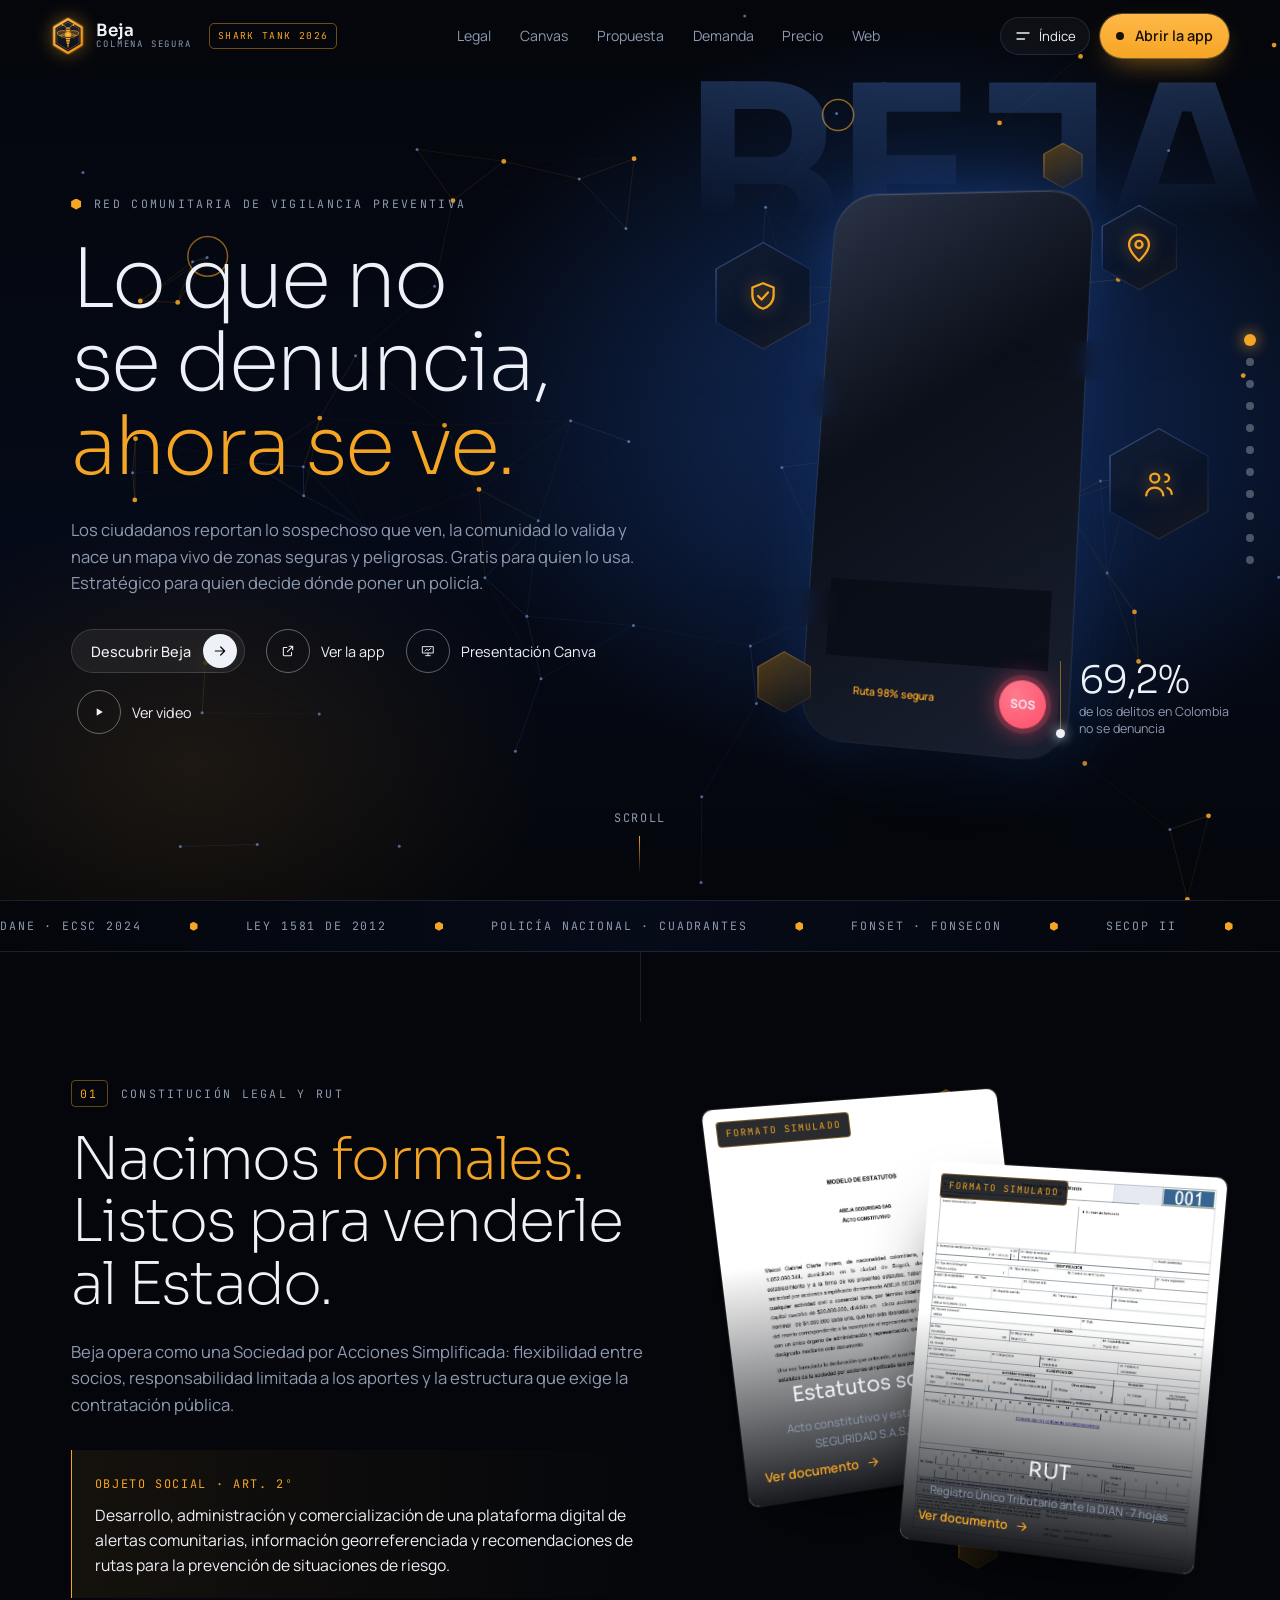
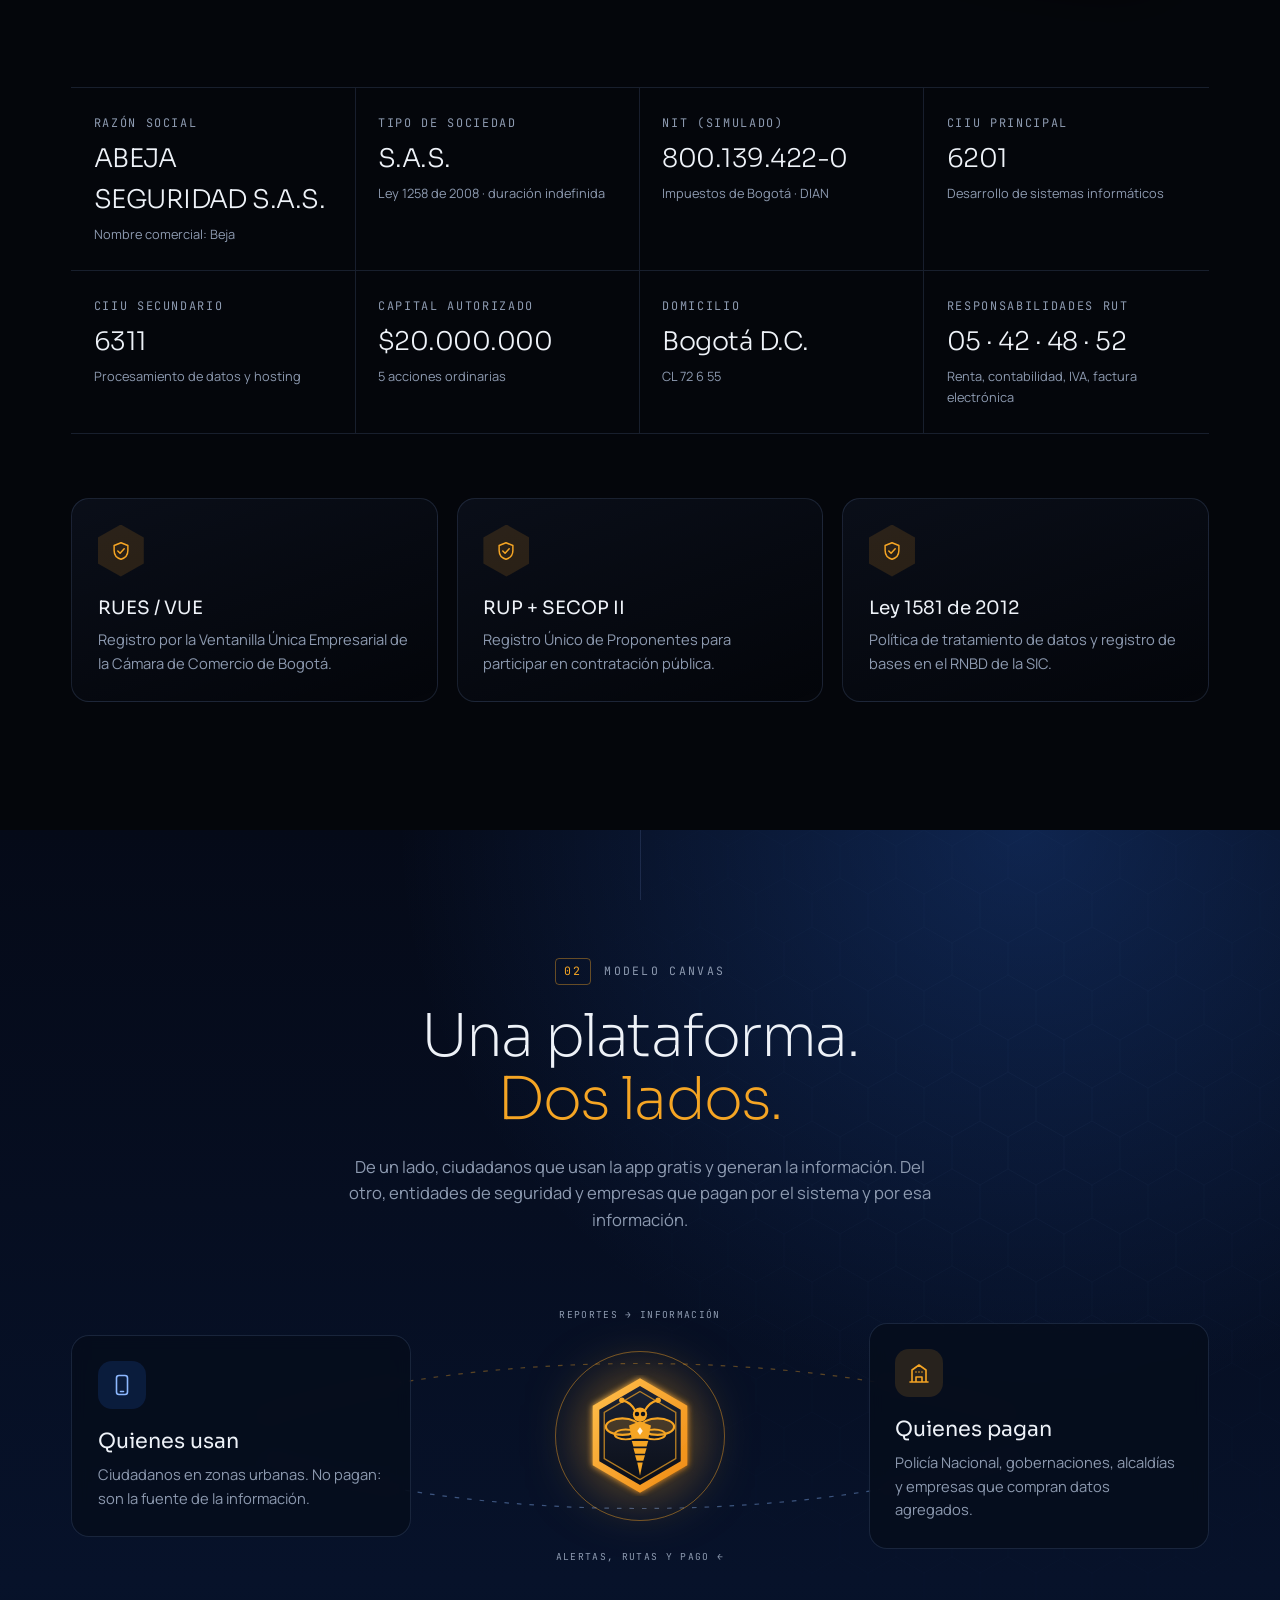
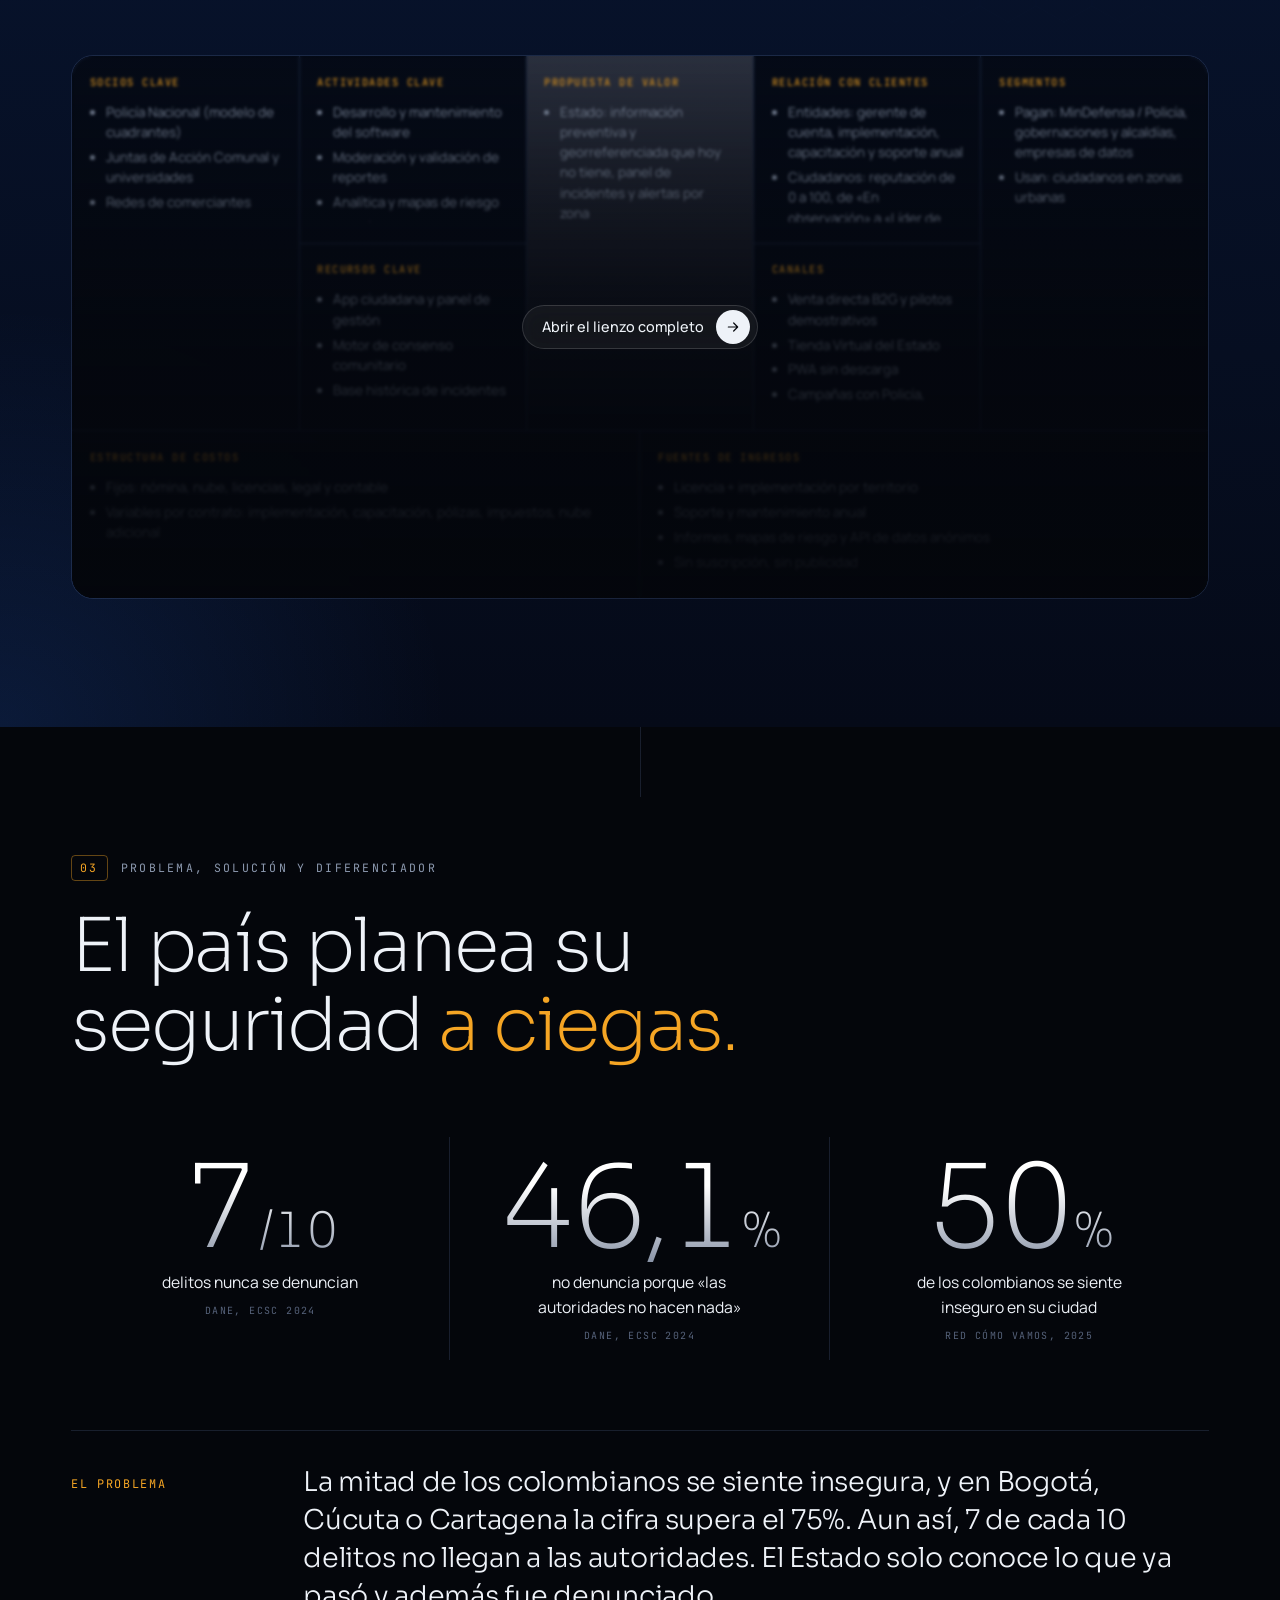
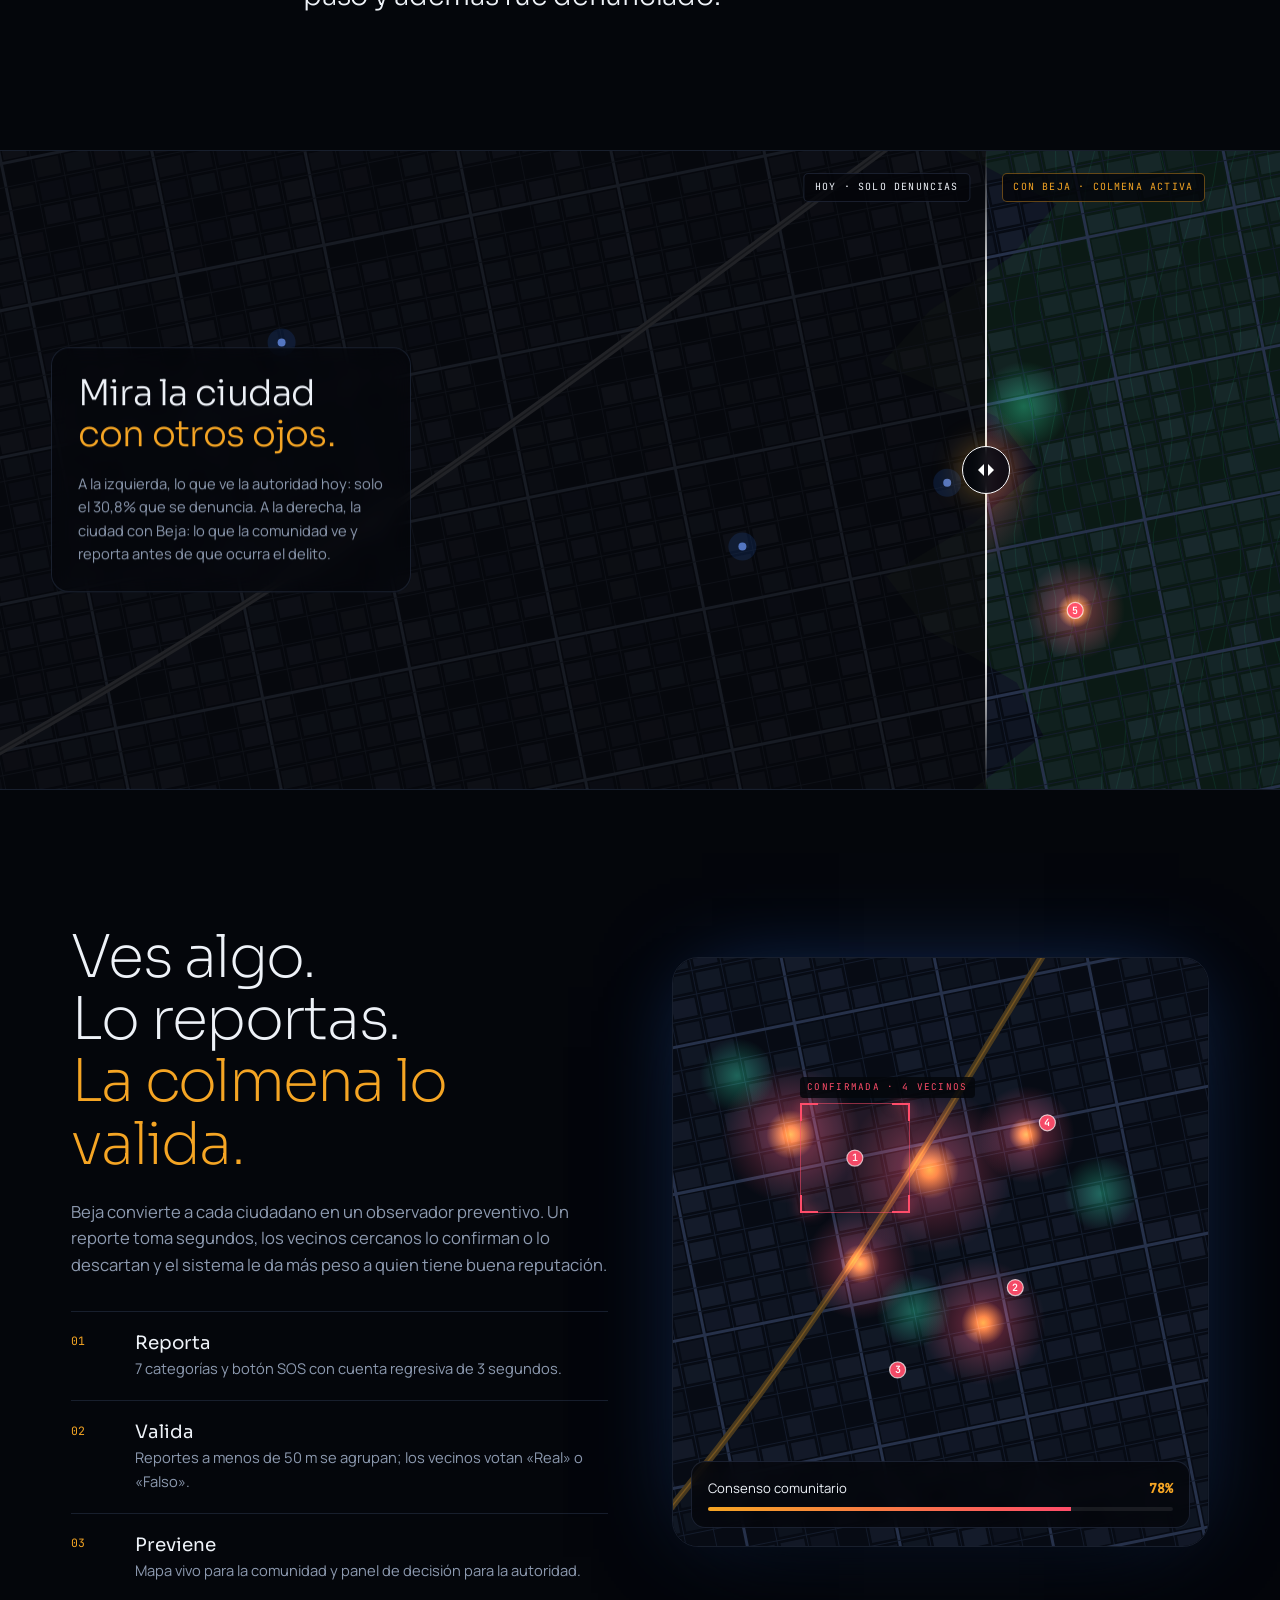
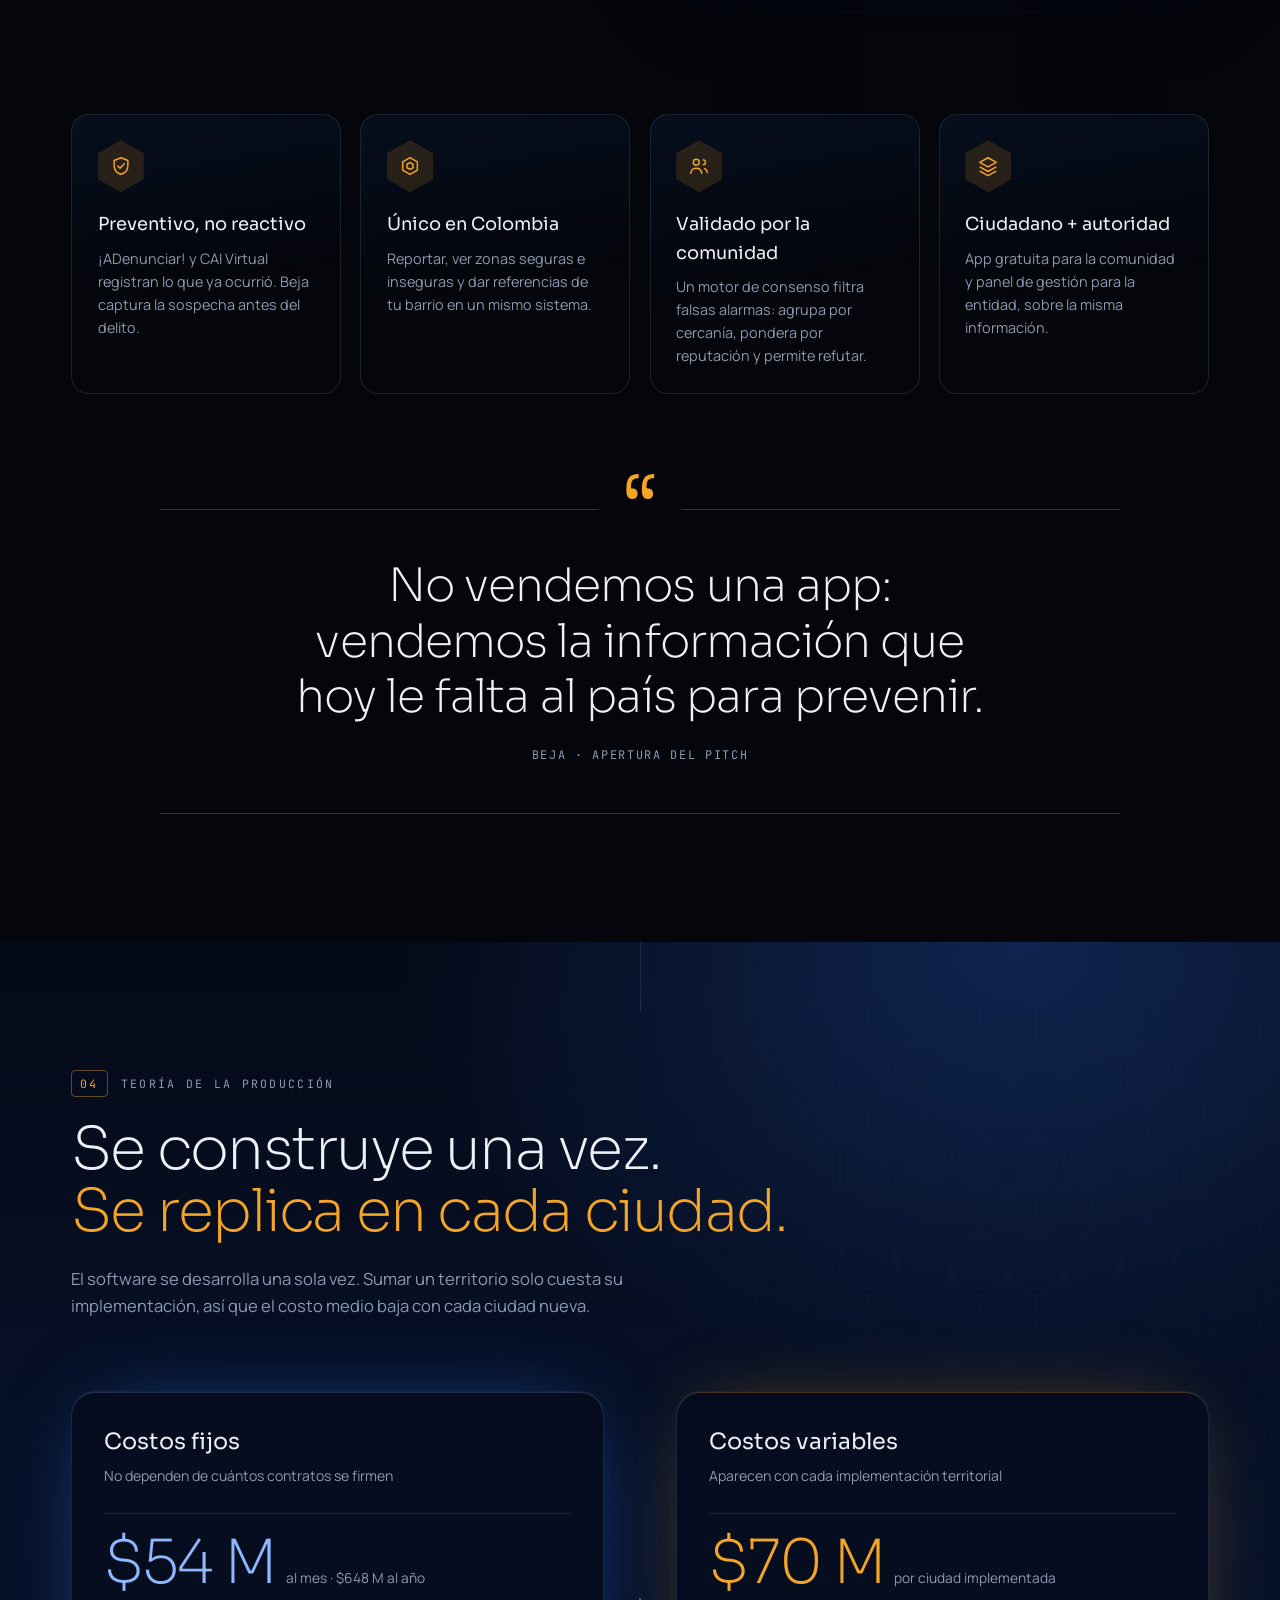
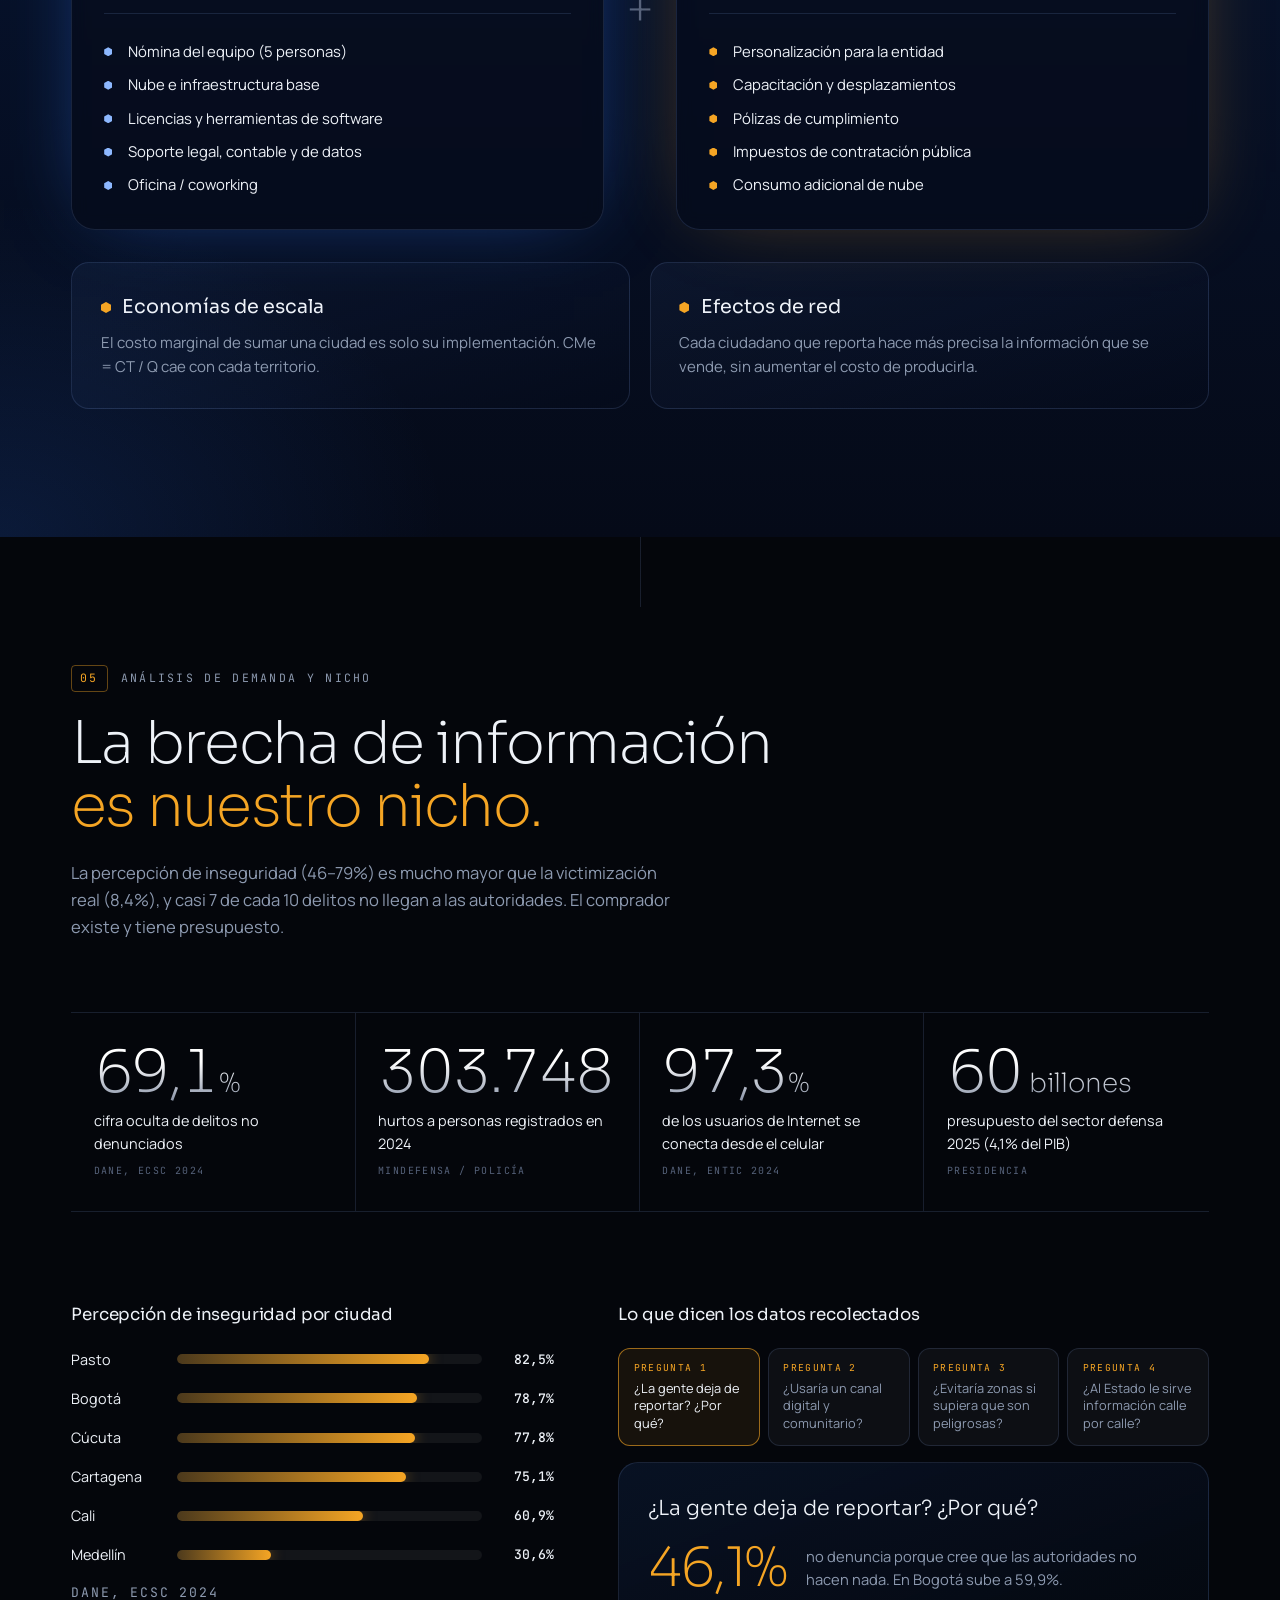
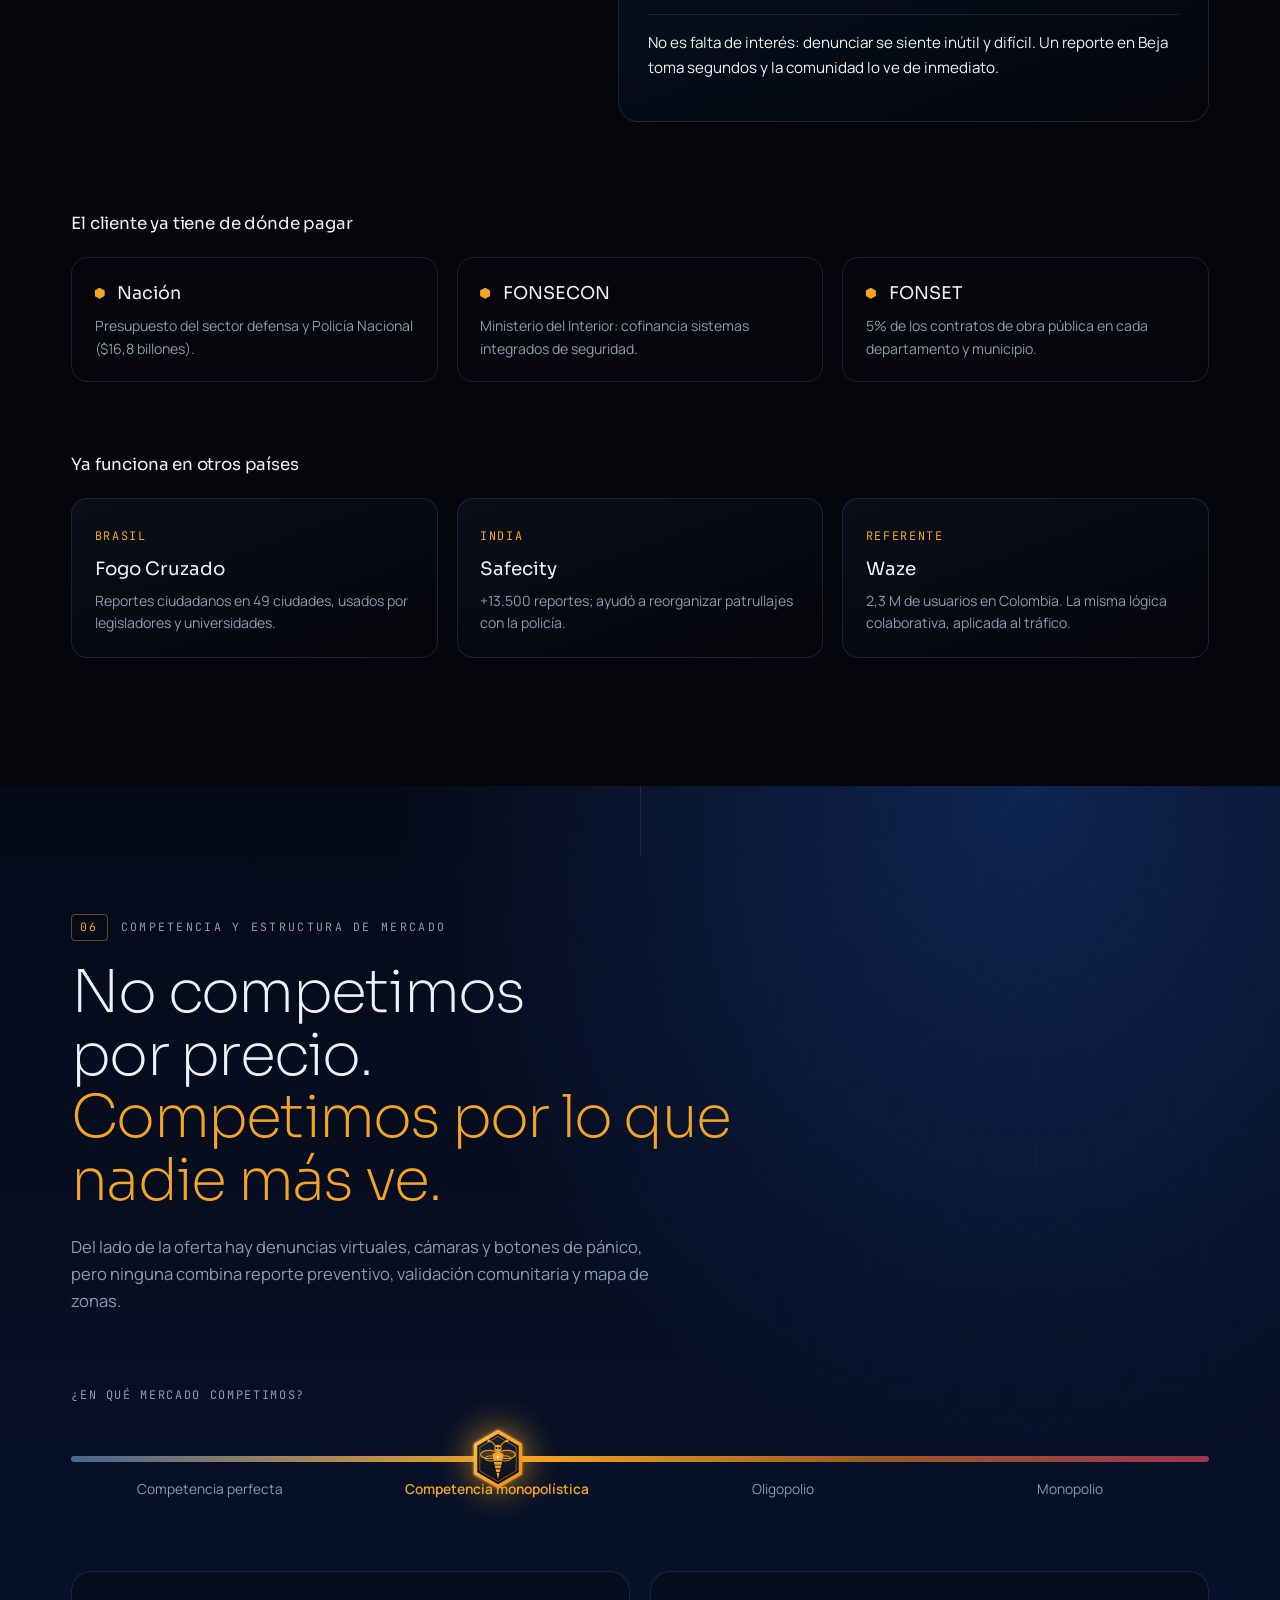
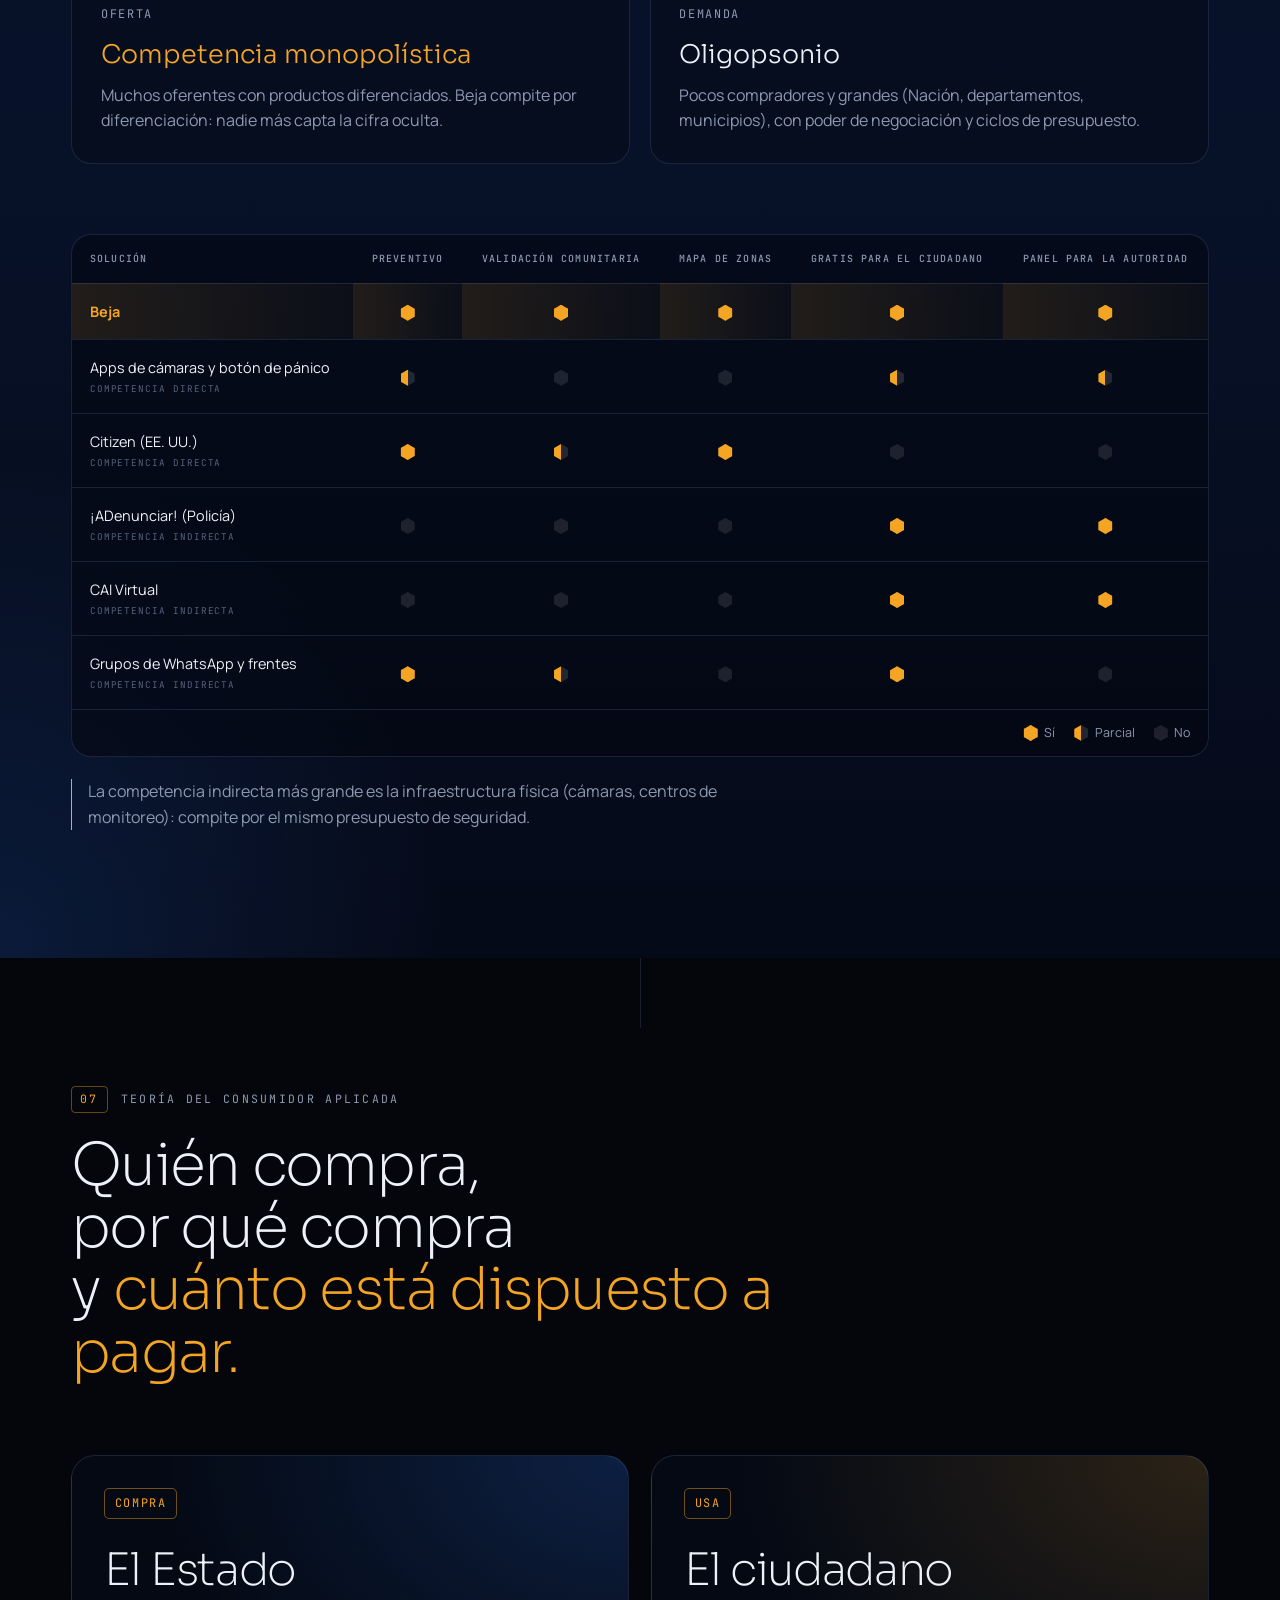
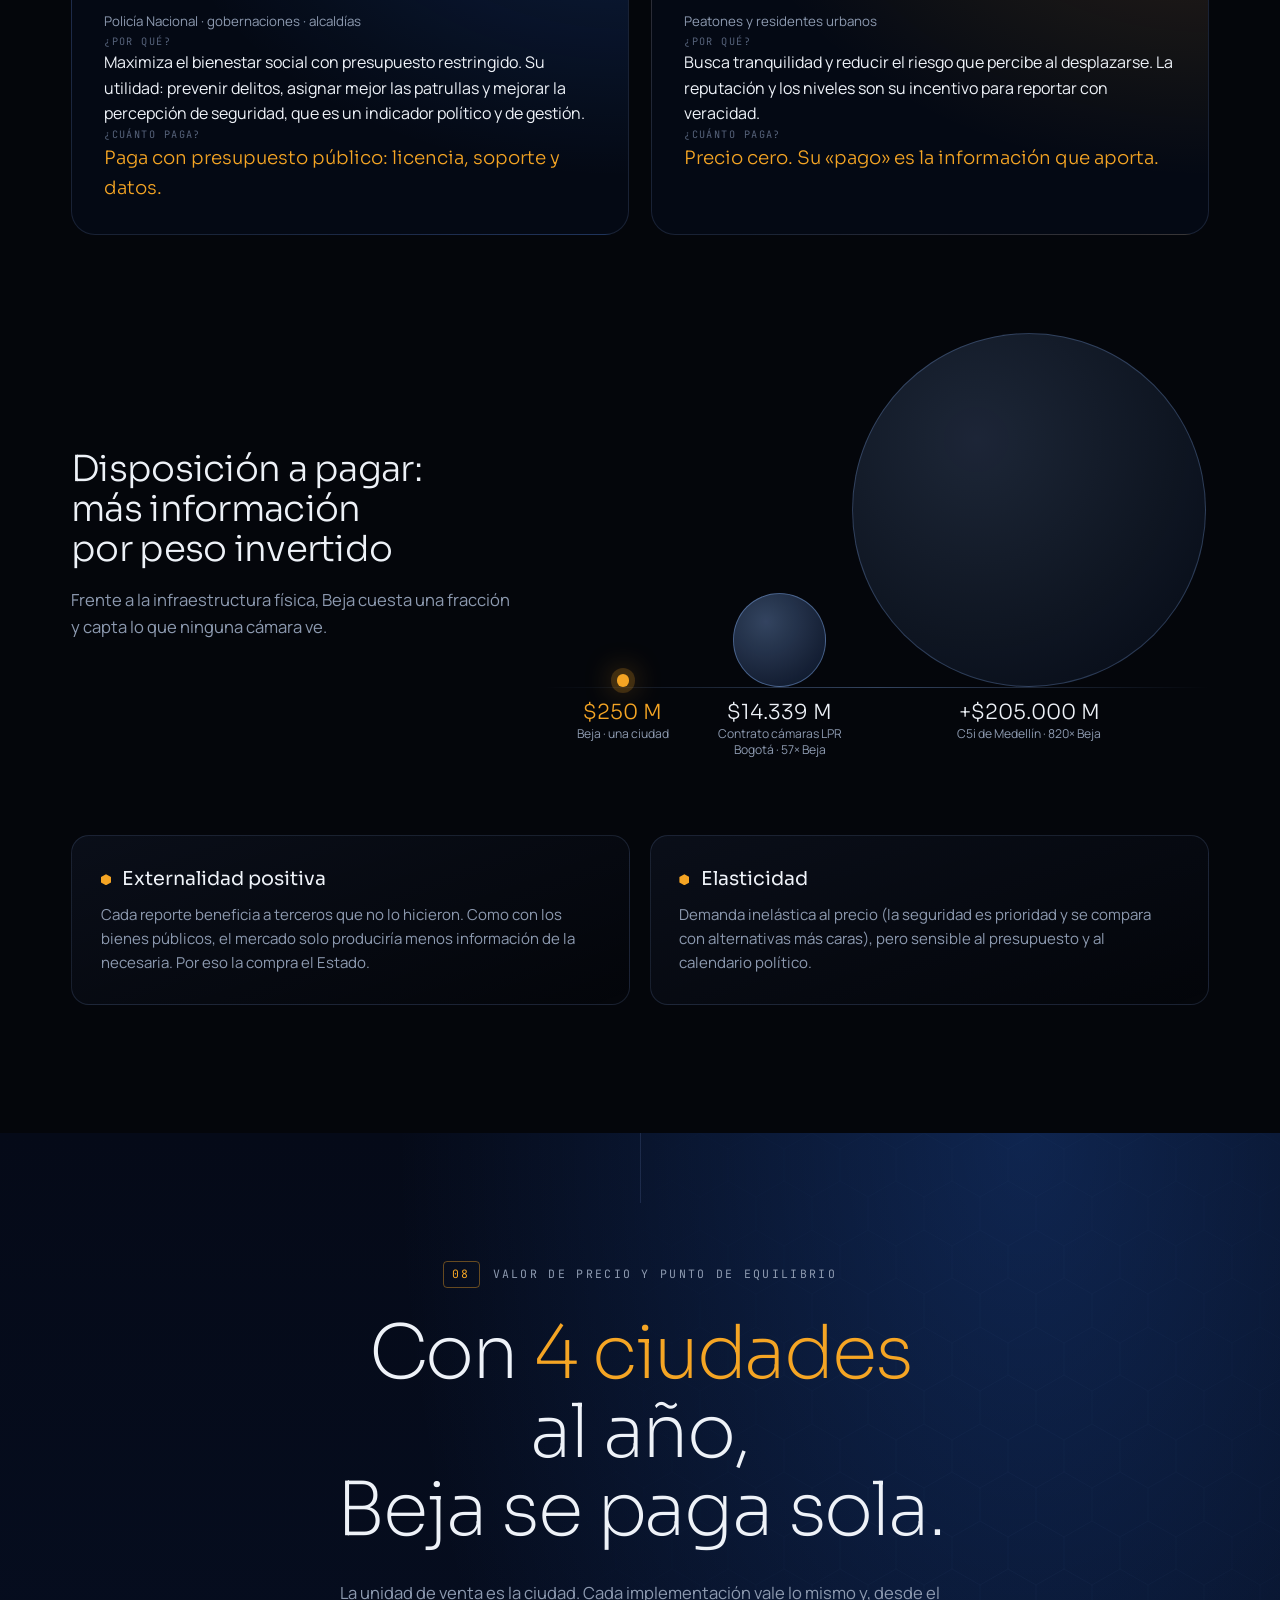
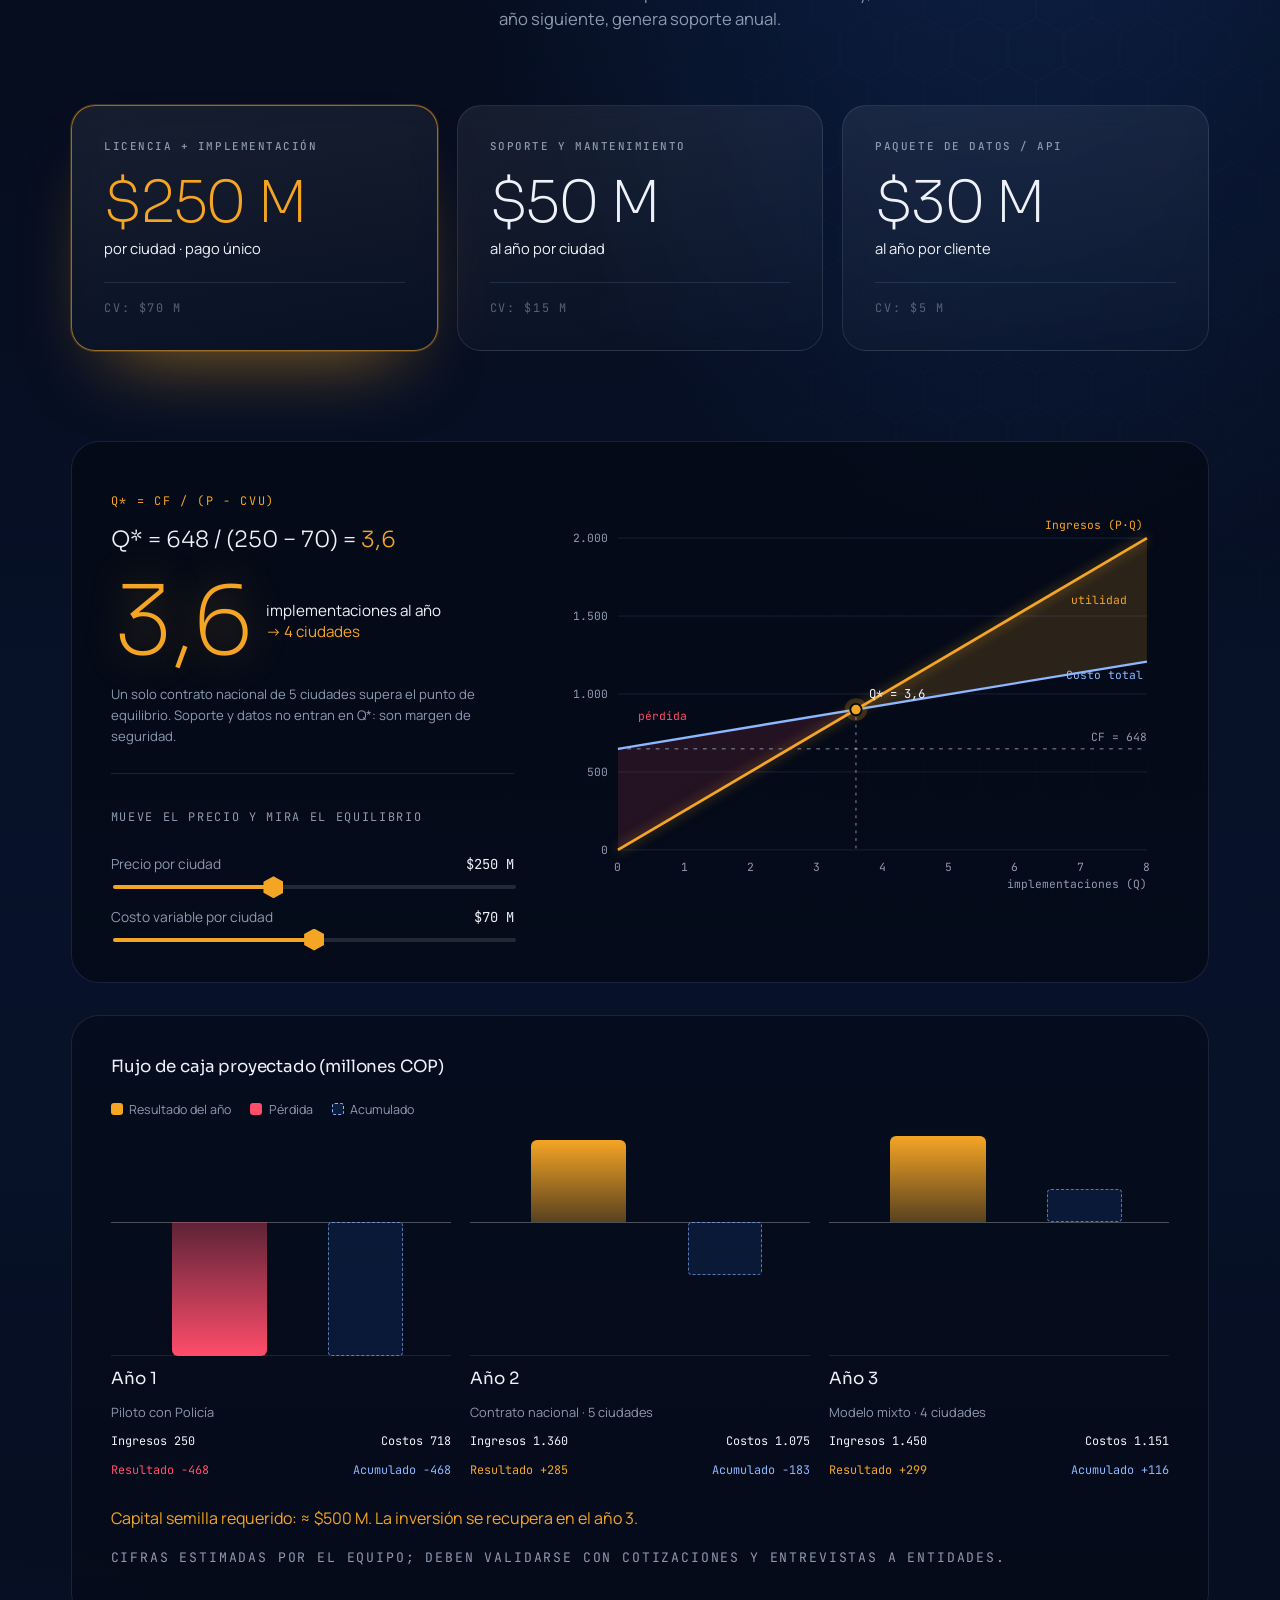
==== commit f4b27dfd: "Add files via upload" ====
--- a/presentacion/index.html
+++ b/presentacion/index.html
@@ -34,6 +34,7 @@
   <symbol id="i-phone" viewBox="0 0 24 24"><rect x="6.5" y="2.5" width="11" height="19" rx="2.5" fill="none" stroke="currentColor" stroke-width="1.6"/><path d="M10.5 18.5h3" stroke="currentColor" stroke-width="1.6" stroke-linecap="round"/></symbol>
   <symbol id="i-route" viewBox="0 0 24 24"><path d="M6 19a2 2 0 1 0 0-4 2 2 0 0 0 0 4Zm12-10a2 2 0 1 0 0-4 2 2 0 0 0 0 4ZM8 17h6.5a3.5 3.5 0 0 0 0-7h-5a3.5 3.5 0 0 1 0-7H16" fill="none" stroke="currentColor" stroke-width="1.6" stroke-linecap="round"/></symbol>
   <symbol id="i-chart" viewBox="0 0 24 24"><path d="M4 20V4 M4 20h16 M7 15l4-4 3 3 5-6" fill="none" stroke="currentColor" stroke-width="1.6" stroke-linecap="round" stroke-linejoin="round"/></symbol>
+  <symbol id="i-slides" viewBox="0 0 24 24"><path d="M3 4.5h18v11H3Z M12 15.5V20 M8 20h8 M7 12l3-3 2.5 2L17 7.5" fill="none" stroke="currentColor" stroke-width="1.6" stroke-linejoin="round" stroke-linecap="round"/></symbol>
   <symbol id="i-play" viewBox="0 0 24 24"><path d="M8 5.5v13l10.5-6.5Z" fill="currentColor"/></symbol>
   <symbol id="i-menu" viewBox="0 0 24 24"><path d="M4 8h16M4 16h10" fill="none" stroke="currentColor" stroke-width="1.8" stroke-linecap="round"/></symbol>
   <symbol id="i-bee" viewBox="0 0 24 24"><path d="M12 7.2a2.2 2.2 0 1 0 0-4.4 2.2 2.2 0 0 0 0 4.4ZM9.2 8.5h5.6L14 12H10Zm1 4.4h3.6l-.6 2.2h-2.4Zm.8 3.2h2l-1 4.4Z M9.5 9c-3-2.6-6.8-1.7-6.8.3 0 2 3.6 2.8 6.6 1.2M14.5 9c3-2.6 6.8-1.7 6.8.3 0 2-3.6 2.8-6.6 1.2" fill="none" stroke="currentColor" stroke-width="1.3" stroke-linejoin="round"/></symbol>
@@ -83,7 +84,9 @@
       <p class="lead" data-t="hero.bajada"></p>
       <div class="hero-cta">
         <a href="#legal" class="pill pill-glass"><span data-t="hero.botonPrincipal"></span><i class="pill-arrow"><svg><use href="#i-arrow"/></svg></i></a>
-        <a class="link-arrow" data-href="general.enlaceApp" target="_blank" rel="noopener"><i class="play"><svg><use href="#i-play"/></svg></i><span data-t="hero.botonSecundario"></span></a>
+        <a class="link-arrow" data-href="general.enlaceApp" target="_blank" rel="noopener"><i class="play"><svg><use href="#i-ext"/></svg></i><span data-t="hero.botonSecundario"></span></a>
+        <a class="link-arrow" data-href="hero.enlaceCanva" target="_blank" rel="noopener"><i class="play"><svg><use href="#i-slides"/></svg></i><span data-t="hero.botonCanva"></span></a>
+        <button class="link-arrow" id="openVideo" type="button"><i class="play"><svg><use href="#i-play"/></svg></i><span data-t="hero.botonVideo"></span></button>
       </div>
     </div>
 
@@ -255,11 +258,6 @@
       </article>
     </div>
 
-    <div class="chart-card rv">
-      <div class="chart-head"><h3 class="h4" data-t="produccion.grafica.titulo"></h3><p class="mono muted" data-t="produccion.grafica.nota"></p></div>
-      <div class="chart-scroll"><svg id="cmeChart" class="chart" viewBox="0 0 900 340" role="img" aria-label="Costo medio por ciudad"></svg></div>
-    </div>
-
     <div class="concept-row" data-list="produccion.conceptos" data-tpl="tpl-concept"></div>
   </div>
 </section>
@@ -381,6 +379,11 @@
       <p class="honey" data-t="precio.capitalSemilla"></p>
       <p class="mono muted small" data-t="precio.nota"></p>
     </div>
+
+    <div class="chart-card rv" style="margin-top:2rem;margin-bottom:0">
+      <div class="chart-head"><h3 class="h4" data-t="produccion.grafica.titulo"></h3><p class="mono muted" data-t="produccion.grafica.nota"></p></div>
+      <div class="chart-scroll"><svg id="cmeChart" class="chart" viewBox="0 0 900 340" role="img" aria-label="Costo medio por ciudad"></svg></div>
+    </div>
   </div>
 </section>
 
@@ -393,6 +396,15 @@
       <p class="lead" data-t="brochures.bajada"></p>
     </div>
     <div class="bro-row" id="broRow"></div>
+    <div class="info-card rv" id="infoCard">
+      <div class="info-copy">
+        <p class="mono honey" data-t="brochures.infografia.etiqueta"></p>
+        <h3 class="h3" data-t="brochures.infografia.titulo"></h3>
+        <p class="lead" data-t="brochures.infografia.texto"></p>
+        <button class="pill pill-glass" id="openInfo" type="button"><span data-t="brochures.infografia.textoBoton"></span><i class="pill-arrow"><svg><use href="#i-arrow"/></svg></i></button>
+      </div>
+      <button class="info-thumb float-c" id="openInfoThumb" type="button" aria-label="Ampliar infografía"><img data-src="brochures.infografia.imagen" alt="Infografía de Beja S.A.S." loading="lazy"></button>
+    </div>
     <div class="mv rv">
       <div><p class="mono honey">Misión</p><p class="mv-txt" data-t="brochures.mision"></p></div>
       <div><p class="mono honey">Visión</p><p class="mv-txt" data-t="brochures.vision"></p></div>
--- a/presentacion/assets/css/styles.css
+++ b/presentacion/assets/css/styles.css
@@ -138,7 +138,7 @@
 .hero-grid{position:relative;display:grid;grid-template-columns:1.05fr .95fr;gap:2rem;align-items:center;width:100%}
 .hero-copy{min-width:0}
 .hero-copy .lead{margin-bottom:2rem}
-.hero-cta{display:flex;flex-wrap:wrap;align-items:center;gap:1.6rem}
+.hero-cta{display:flex;flex-wrap:wrap;align-items:center;gap:1rem 1.3rem}
 .hero-stage{position:relative;height:620px;perspective:1200px}
 .scroll-cue{position:absolute;bottom:26px;left:50%;transform:translateX(-50%);display:flex;flex-direction:column;align-items:center;gap:.5rem;color:var(--muted)}
 .scroll-cue i{width:1px;height:38px;background:linear-gradient(var(--honey),transparent);animation:cue 2s infinite}
@@ -683,3 +683,16 @@
   *,*::before,*::after{animation:none!important;transition:none!important;scroll-behavior:auto!important}
   .js .rv{opacity:1;transform:none}
 }
+
+/* --- infografía (brochures) --- */
+.info-card{display:grid;grid-template-columns:.8fr 1.2fr;gap:clamp(24px,4vw,60px);align-items:center;padding:clamp(1.4rem,3vw,2.6rem);margin-bottom:clamp(50px,7vw,90px);border-radius:28px;border:1px solid rgba(245,165,36,.3);background:radial-gradient(ellipse at 90% 10%,rgba(245,165,36,.14),transparent 60%),radial-gradient(ellipse at 0% 100%,rgba(47,123,255,.16),transparent 60%),rgba(4,8,18,.6)}
+.info-card>*{min-width:0}
+.info-copy .lead{margin-bottom:1.6rem}
+.info-thumb{position:relative;display:block;padding:0;border-radius:16px;overflow:hidden;cursor:zoom-in;transform:perspective(1200px) rotateY(-10deg) rotateX(4deg);transition:transform .6s cubic-bezier(.2,.7,.2,1),box-shadow .4s;box-shadow:0 40px 80px -30px rgba(0,0,0,.9),0 0 0 1px rgba(245,165,36,.35),0 0 70px -20px rgba(245,165,36,.45)}
+.info-thumb img{width:100%;aspect-ratio:1600/893;object-fit:cover}
+.info-thumb::after{content:"";position:absolute;inset:0;background:linear-gradient(120deg,rgba(255,255,255,.18),transparent 35%)}
+.info-thumb:hover{transform:perspective(1200px) rotateY(0) rotateX(0) scale(1.02)}
+@media (max-width:860px){.info-card{grid-template-columns:1fr}.info-thumb{transform:none}}
+/* --- video en el visor --- */
+.video-wrap{display:grid;place-items:center;min-height:100%}
+.video-wrap video{max-width:100%;max-height:calc(100vh - 150px);border-radius:18px;background:#000;box-shadow:0 40px 90px -30px rgba(0,0,0,.95),0 0 0 1px rgba(245,165,36,.35),0 0 80px -20px rgba(245,165,36,.4)}
